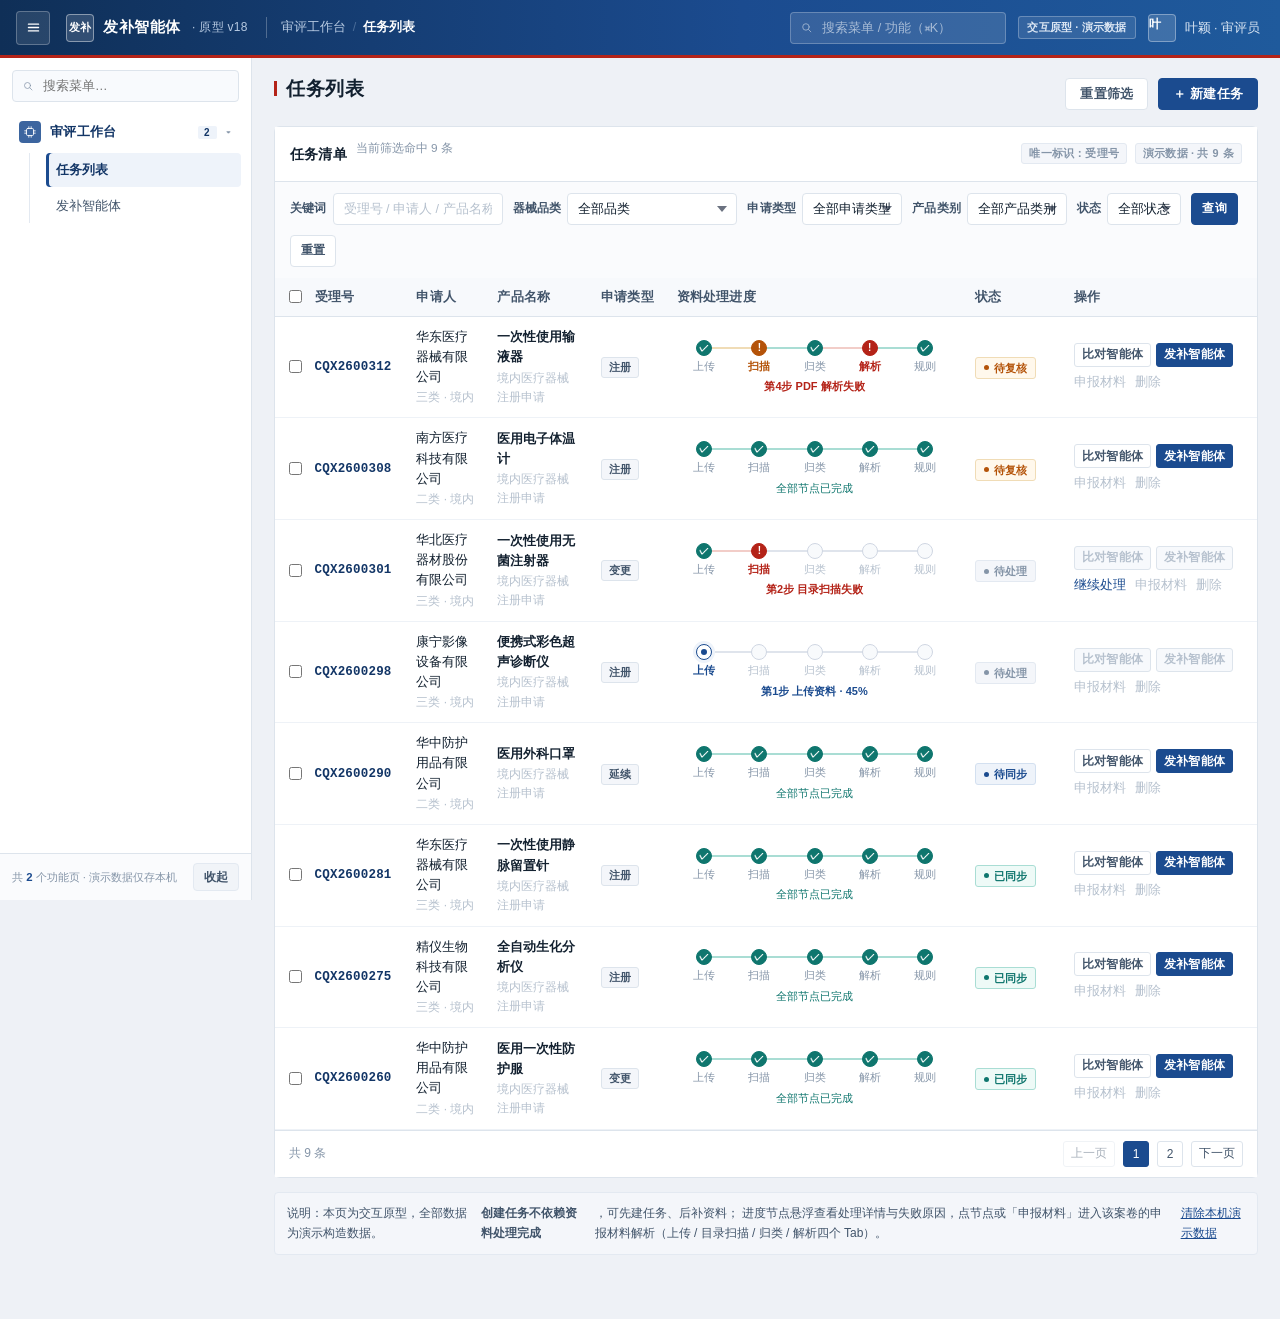
==== 01-任务列表.html @ 921083e4 "feat: 法布·发补智能体原型 v18（8 页可交互 + 三来源问题归并 + RPS 归类 + 浮窗分屏）" ====
<!DOCTYPE html>
<html lang="zh-CN">
<head>
<meta charset="utf-8">
<meta name="viewport" content="width=device-width,initial-scale=1">
<title>任务列表 · 发补智能体原型 v18</title>
<link rel="stylesheet" href="./assets/style.css">
</head>
<body>
<div class="shell">
  <header class="topbar" id="topbar"></header>
  <aside class="side" id="side"></aside>

  <main class="content">
    <div class="page-head">
      <div>
        <div class="page-title"><span class="dot"></span>任务列表</div>
      </div>
      <div class="right">
        <button class="btn" id="btnReset">重置筛选</button>
        <button class="btn primary" id="btnNew">＋ 新建任务</button>
      </div>
    </div>

    <div class="panel">
      <div class="panel-head">
        <h3>任务清单</h3>
        <span class="sub" id="listHint"></span>
        <div class="right">
          <span class="tag t-gray">唯一标识：受理号</span>
          <span class="tag t-gray">演示数据 · 共 <b id="totalNum">0</b> 条</span>
        </div>
      </div>

      <div class="panel-body tight">
        <div class="toolbar">
          <div class="fld"><span>关键词</span>
            <input class="inp w-md" id="fKw" placeholder="受理号 / 申请人 / 产品名称"></div>
          <div class="fld"><span>器械品类</span><select class="sel" id="fDev"></select></div>
          <div class="fld"><span>申请类型</span><select class="sel" id="fApplyType"></select></div>
          <div class="fld"><span>产品类别</span><select class="sel" id="fProdClass"></select></div>
          <div class="fld"><span>状态</span><select class="sel" id="fStatus"></select></div>
          <button class="btn primary sm" id="btnQuery" style="height:32px">查询</button>
          <button class="btn sm" id="btnClear" style="height:32px">重置</button>
        </div>
      </div>

      <div class="batchbar" id="batchBar">
        <span class="bn">已选 <b id="bnNum">0</b> 项</span>
        <span class="sp"></span>
        <button class="btn sm" id="bnRun">批量开始处理</button>
        <button class="btn sm" id="bnDel">批量删除</button>
        <button class="btn sm gh" id="bnClear">清除选择</button>
      </div>

      <div class="tbl-wrap">
        <table class="tbl">
          <thead>
            <tr>
              <th class="chkcell"><input type="checkbox" id="chkAll" title="选择本页全部"></th>
              <th style="width:122px">受理号</th>
              <th style="width:166px">申请人</th>
              <th style="width:188px">产品名称</th>
              <th style="width:158px">器械品类</th>
              <th style="width:78px">申请类型</th>
              <th style="width:318px">资料处理进度</th>
              <th style="width:84px">状态</th>
              <th style="width:172px">操作</th>
            </tr>
          </thead>
          <tbody id="rows"></tbody>
        </table>
      </div>
      <div class="pager" id="pager"></div>
    </div>

    <div class="infobar i-gray" style="margin:0">
      说明：本页为交互原型，全部数据为演示构造数据。<b>创建任务不依赖资料处理完成</b>，可先建任务、后补资料；
      进度节点悬浮查看处理详情与失败原因，点节点或「申报材料」进入该案卷的申报材料解析（上传 / 目录扫描 / 归类 / 解析四个 Tab）。
      <a id="btnClearDemo" style="color:var(--primary);text-decoration:underline;cursor:pointer">清除本机演示数据</a>
    </div>
  </main>
</div>

<div id="toastBox"></div>

<script src="./assets/app.js"></script>
<script src="./assets/data.js"></script>
<script src="./assets/cascade.js"></script>
<script>
(function () {
  'use strict';
  var $ = APP.$, $$ = APP.$$, esc = APP.esc, ic = APP.ic;

  var S = { kw: '', devTop: '', applyType: '', prodClass: '', status: '', page: 1, size: 8 };
  var RUNNING = {};

  APP.renderTop({ crumb: ['审评工作台', '任务列表'] });
  APP.renderSide('list');

  function fillSel(sel, arr, allTxt) {
    var h = '<option value="">' + allTxt + '</option>';
    arr.forEach(function (v) { h += '<option value="' + esc(v) + '">' + esc(v) + '</option>'; });
    sel.innerHTML = h;
  }
  fillSel($('#fDev'), DATA.DEVICE_CAT.map(function (g) { return g.t; }), '全部品类');
  fillSel($('#fApplyType'), DATA.ENUM.applyType, '全部申请类型');
  fillSel($('#fProdClass'), DATA.ENUM.productClass, '全部产品类别');
  fillSel($('#fStatus'), Object.keys(DATA.STATUS), '全部状态');

  function filtered() {
    var kw = S.kw.trim().toLowerCase();
    return DATA.CASES.filter(function (c) {
      if (S.devTop && (!c.devCat || c.devCat[0] !== S.devTop)) return false;
      if (S.applyType && c.applyType !== S.applyType) return false;
      if (S.prodClass && c.productClass !== S.prodClass) return false;
      if (S.status && c.status !== S.status) return false;
      if (kw) {
        var hay = [c.acceptNo, c.product, c.ent, c.applyItem].join(' ').toLowerCase();
        if (hay.indexOf(kw) < 0) return false;
      }
      return true;
    });
  }

  /* ---------------- 节点状态 ---------------- */
  function nodeCls(x) {
    if (!x) return 'pending';
    if (x.st === 'fail') return 'fail';
    if (x.st === 'warn') return 'warn';
    if (x.st === 'running') return 'run';
    if (x.st === 'done') return 'done';
    return 'pending';
  }
  function nodeDone(x) { return !!x && (x.st === 'done' || x.st === 'warn'); }
  function isRunning(c) {
    return DATA.FLOW_STEPS.some(function (s) {
      var x = (c.flow || {})[s.k];
      return x && x.st === 'running';
    });
  }
  function nodeDetail(c, k) {
    var x = (c.flow || {})[k] || {};
    if (k === 'upload') {
      var fn = x.file ? x.file.name + (x.file.count ? ' · ' + x.file.count + ' 个文件' : ' · ' + x.file.size) : '文件夹已上传';
      if (x.st === 'done') return fn + '，创建后自动扫描目录';
      if (x.st === 'running') return '正在上传 ' + (x.pct || 0) + '%' + (x.file ? ' · ' + x.file.name : '');
      return '尚未选择文件夹';
    }
    if (k === 'unzip') {
      if (x.st === 'done') return '读取 ' + (x.files || 128) + ' 个文件' + (x.failN ? '（' + x.failN + ' 个失败，见「申报材料解析 · 目录扫描」）' : '') +
        ' · ' + (x.dirs || 6) + ' 个一级目录 · 耗时 ' + (x.cost || '3.2s');
      if (x.st === 'running') return '正在扫描目录 ' + (x.pct || 0) + '%';
      if (x.st === 'fail') return '目录扫描未完成，后续节点被阻塞';
      return '等待上传完成';
    }
    if (k === 'classify') {
      if (x.st === 'done') return '128 个 ch 文件 → 12 个 rps 目录（自动 ' + (x.auto != null ? x.auto : 125) + ' · 待确认 ' + (x.low != null ? x.low : 0) + ' · 人工调整 ' + (x.manual || 0) + '）';
      if (x.st === 'running') return '正在按归类规则处理 ' + (x.pct || 0) + '%';
      return '等待目录扫描完成';
    }
    if (k === 'parse') {
      if (x.st === 'done') return '解析成功 ' + (x.ok || 128) + ' 个 · 提取文本 ' + (x.pages || 3518) + ' 页';
      if (x.st === 'fail') return '成功 ' + (x.ok || 125) + ' 个 · 失败 ' + (x.failN || 3) + ' 个 · 提取文本 ' + (x.pages || 3518) + ' 页';
      if (x.st === 'running') return '正在解析 ' + (x.pct || 0) + '%';
      return '等待归类完成';
    }
    if (k === 'rule') {
      if (x.st === 'done') return '规则结论 ' + (x.hits || 12) + ' 条 · 比对差异 ' + (x.cmp || 4) + ' 项 · 历史匹配 ' + (x.hist || 12) + ' 份';
      if (x.st === 'running') return '正在运行规则包 ' + (x.pct || 0) + '%';
      return '等待解析完成';
    }
    return '';
  }
  function stateText(x) {
    if (!x) return '未开始';
    if (x.st === 'fail') return '失败';
    if (x.st === 'running') return '处理中 ' + (x.pct || 0) + '%';
    if (x.st === 'warn') return '部分失败';
    if (x.st === 'done') return '已完成';
    return '未开始';
  }

  function flowCell(c) {
    var f = DATA.flowOf(c);
    var nodes = DATA.FLOW_STEPS.map(function (s) {
      var x = (c.flow || {})[s.k] || { st: 'pending' };
      var cls = nodeCls(x);
      var dot = cls === 'done' ? '✓' : (cls === 'fail' || cls === 'warn') ? '!' : '';
      var attrs = ' data-tip-title="' + esc(s.t) + '"' +
        ' data-tip-state="' + esc(stateText(x) + (x.at ? ' · ' + x.at : '')) + '"' +
        ' data-tip-detail="' + esc(nodeDetail(c, s.k)) + '"';
      if (x.err) attrs += ' data-tip-err="' + esc(x.err + (x.errMore ? '；' + x.errMore : '')) + '"';
      return '<div class="fnode ' + cls + '"' + attrs + '>' +
        '<span class="fdot">' + dot + '</span>' +
        '<span class="flab">' + esc(s.short) + '</span></div>';
    }).join('');

    var cap, tone;
    if (f.fail) { cap = '第' + f.fail.i + '步 ' + f.fail.t + '失败'; tone = 'red'; }
    else if (isRunning(c)) {
      var curNode = null;
      DATA.FLOW_STEPS.forEach(function (s) {
        var x = (c.flow || {})[s.k];
        if (!curNode && x && x.st === 'running') curNode = { t: s.t, pct: x.pct || 0, i: DATA.FLOW_STEPS.indexOf(s) + 1 };
      });
      cap = curNode ? ('第' + curNode.i + '步 ' + curNode.t + ' · ' + curNode.pct + '%') : '处理中';
      tone = 'blue';
    } else if (f.warn) {
      cap = '有环节存在失败文件 · 点开排查';
      tone = 'amber';
    } else if (!f.done && f.cur) {
      cap = '待处理 · 下一步 ' + f.cur.t;
      tone = 'gray';
    } else if (f.done) {
      cap = '全部节点已完成';
      tone = 'green';
    } else {
      cap = '未开始';
      tone = 'gray';
    }

    return '<div class="flowcell" id="flow-' + esc(c.acceptNo) + '">' +
      '<div class="fprog">' + nodes + '</div>' +
      '<div class="fcap ' + tone + '">' + esc(cap) + '</div></div>';
  }

  /* ---------------- 表格 ---------------- */
  var STATUS_ORDER = { '待复核': 0, '待处理': 1, '待同步': 2, '已同步': 3 };

  function devName(c) {
    if (!c.devCat || !c.devCat.length) return c.cat || '—';
    return c.devCat[2].replace(/^[\d\-]+\s+/, '');
  }
  function devParent(c) {
    if (!c.devCat || c.devCat.length < 2) return '';
    return c.devCat[1].replace(/^[\d\-]+\s+/, '');
  }

  var SEL = {};
  function selCount() { return Object.keys(SEL).length; }
  function syncBatch() {
    var n = selCount();
    var bar = $('#batchBar');
    if (bar) bar.classList.toggle('on', n > 0);
    var num = $('#bnNum'); if (num) num.textContent = n;
    var rows = $$('#rows .rowchk');
    var all = rows.length > 0 && rows.every(function (x) { return x.checked; });
    var some = rows.some(function (x) { return x.checked; });
    var ca = $('#chkAll');
    if (ca) { ca.checked = all; ca.indeterminate = !all && some; }
  }
  function selClear() {
    SEL = {};
    $$('#rows .rowchk').forEach(function (x) { x.checked = false; });
    $$('#rows tr.sel').forEach(function (tr) { tr.classList.remove('sel'); });
    syncBatch();
  }

  function renderTable() {
    var list = filtered().slice();
    list.sort(function (a, b) {
      if (a.isNew && !b.isNew) return -1;
      if (!a.isNew && b.isNew) return 1;
      var d = (STATUS_ORDER[a.status] == null ? 9 : STATUS_ORDER[a.status]) - (STATUS_ORDER[b.status] == null ? 9 : STATUS_ORDER[b.status]);
      return d !== 0 ? d : (a.updated < b.updated ? 1 : -1);
    });
    var total = list.length;
    var pages = Math.max(1, Math.ceil(total / S.size));
    if (S.page > pages) S.page = pages;
    var pageList = list.slice((S.page - 1) * S.size, (S.page - 1) * S.size + S.size);

    var tb = $('#rows');
    if (!total) {
      tb.innerHTML = '<tr><td colspan="9"><div class="empty">' +
        '<div class="eic">' + ic('search', 20) + '</div>' +
        '<div class="et">没有符合条件的任务</div>' +
        '<div class="es">可尝试放宽筛选条件，或新建一个任务</div>' +
        '<div class="eact"><button class="btn sm" id="emptyClear">重置筛选</button>' +
        '<button class="btn primary sm" id="emptyNew">＋ 新建任务</button></div>' +
        '</div></td></tr>';
      $('#emptyClear').onclick = doClear;
      $('#emptyNew').onclick = openNew;
    } else {
      var h = '';
      pageList.forEach(function (c) {
        var st = DATA.STATUS[c.status] || { tone: 'b-gray' };
        var parseNode = (c.flow || {}).parse || {};
        /* 解析即使有少量文件失败，只要成功解析过文件，比对智能体仍可基于成功文件运行 */
        var parseOk = nodeDone(parseNode) || (parseNode.st === 'fail' && (parseNode.ok || 0) > 0);
        var ruleOk = nodeDone((c.flow || {}).rule);
        var f = DATA.flowOf(c);
        var running = isRunning(c);
        var cmpOff = parseOk ? '' : ' off';
        var draftOff = ruleOk ? '' : ' off';
        var runLink = (running || f.done) ? '' :
          '<a data-act="run">' + (f.pct ? '继续处理' : '开始处理') + '</a>';

        h += '<tr data-no="' + esc(c.acceptNo) + '"' + (SEL[c.acceptNo] ? ' class="sel"' : '') + '>' +
          '<td class="chkcell"><input type="checkbox" class="rowchk" data-no="' + esc(c.acceptNo) + '"' +
            (SEL[c.acceptNo] ? ' checked' : '') + '></td>' +
          '<td class="mono"><span class="acceptlink" data-act="parse" title="查看该案卷的申报材料解析">' + esc(c.acceptNo) + '</span>' +
            (c.isNew ? '<div class="t2" style="color:var(--green)">新建</div>' : '') + '</td>' +
          '<td><div class="t1" style="font-weight:400">' + esc(c.ent) + '</div><div class="t2">' +
            esc((c.productClass || '—') + ' · ' + (c.region || '—')) + '</div></td>' +
          '<td><div class="t1">' + esc(c.product) + '</div><div class="t2">' + esc(c.applyItem || c.cat) + '</div></td>' +
          '<td><div class="t1" style="font-weight:400">' + esc(devName(c)) + '</div><div class="t2">' + esc(devParent(c)) + '</div></td>' +
          '<td class="nowrap"><span class="tag">' + esc(c.applyType || c.regType) + '</span></td>' +
          '<td>' + flowCell(c) + '</td>' +
          '<td><span class="badge ' + st.tone + '"><span class="bd"></span>' + esc(c.status) + '</span></td>' +
          '<td><div class="opcell">' +
            '<div class="opbtns">' +
              '<button class="btn xs' + cmpOff + '" data-act="cmp"' +
                (cmpOff ? ' title="资料解析完成后可用"' : '') + '>比对智能体</button>' +
              '<button class="btn xs primary' + draftOff + '" data-act="draft"' +
                (draftOff ? ' title="规则运行完成后可用"' : '') + '>发补智能体</button>' +
            '</div>' +
            '<div class="cell-ops">' +
              runLink +
              '<a data-act="parse" class="mute">申报材料</a>' +
              '<a data-act="del" class="mute">删除</a>' +
            '</div>' +
          '</div></td>' +
        '</tr>';
      });
      tb.innerHTML = h;
    }

    $('#totalNum').textContent = total;
    $('#listHint').textContent = total ? ('当前筛选命中 ' + total + ' 条') : '';
    APP.renderPager($('#pager'), total, S.page, S.size, function (p) { S.page = p; renderTable(); });
    syncBatch();
  }

  /* ---------------- 行内处理（不跳页） ---------------- */
  function findCase(no) {
    return DATA.CASES.filter(function (x) { return x.acceptNo === no; })[0];
  }
  function nowStr() {
    var d = new Date();
    function p(n) { return n < 10 ? '0' + n : '' + n; }
    return d.getFullYear() + '-' + p(d.getMonth() + 1) + '-' + p(d.getDate()) + ' ' + p(d.getHours()) + ':' + p(d.getMinutes());
  }
  function hm() {
    var d = new Date();
    return (d.getHours() < 10 ? '0' : '') + d.getHours() + ':' + (d.getMinutes() < 10 ? '0' : '') + d.getMinutes();
  }
  function fillMeta(k, x) {
    if (k === 'upload') {
      if (!x.file) x.file = { name: '企业申报资料', size: '42.8 MB', count: 128, dirs: 6 };
    } else if (k === 'unzip') {
      x.files = 128; x.dirs = 6; x.cost = '3.2s';
    } else if (k === 'classify') {
      x.auto = 125; x.low = 3; x.manual = 0;
    } else if (k === 'parse') {
      x.ok = 128; x.failN = 0; x.pages = 3518;
    } else if (k === 'rule') {
      x.hits = 12; x.cmp = 4; x.hist = 12;
    }
  }

  function runTask(no) {
    var c = findCase(no);
    if (!c || RUNNING[no]) return;
    var order = DATA.FLOW_STEPS.map(function (s) { return s.k; });
    var startIdx = 0;
    while (startIdx < order.length && nodeDone(c.flow[order[startIdx]])) startIdx++;
    if (startIdx >= order.length) return;

    RUNNING[no] = true;
    if (order[startIdx] === 'upload' && !(c.flow.upload && c.flow.upload.file)) {
      c.flow.upload = c.flow.upload || {};
      c.flow.upload.file = { name: '企业申报资料_' + no, size: '42.8 MB', count: 128, dirs: 6 };
    }
    renderTable();

    (function step(i) {
      if (i >= order.length) {
        RUNNING[no] = false;
        c.status = '待复核';
        c.updated = nowStr();
        DATA.saveFlow(no, c.flow);
        if (c.isNew) DATA.saveCase(c);
        renderTable();
        APP.toast('受理号 ' + no + ' 的资料处理已完成，可进入发补智能体', 'ok', 3200);
        return;
      }
      var k = order[i];
      if (nodeDone(c.flow[k])) { step(i + 1); return; }

      var x = c.flow[k] || (c.flow[k] = { st: 'pending', pct: 0 });
      var base = (x.st === 'fail') ? 0 : (x.pct || 0);
      x.st = 'running';
      x.pct = base;
      delete x.err;
      delete x.errMore;
      renderTable();

      var t0 = Date.now();
      var dur = 760;
      var timer = setInterval(function () {
        var p = Math.min(100, Math.round(base + (Date.now() - t0) / dur * (100 - base)));
        x.pct = p;
        var el = $('#flow-' + no);
        if (el) el.outerHTML = flowCell(c);
        if (p >= 100) {
          clearInterval(timer);
          x.st = 'done';
          x.pct = 100;
          x.at = hm();
          fillMeta(k, x);
          DATA.saveFlow(no, c.flow);
          if (c.isNew) DATA.saveCase(c);
          renderTable();
          setTimeout(function () { step(i + 1); }, 240);
        }
      }, 90);
    })(startIdx);
  }

  /* ---------------- 行操作 ---------------- */
  $('#rows').addEventListener('click', function (e) {
    var b = e.target.closest('[data-act]');
    if (!b) return;
    var tr = b.closest('tr');
    var no = tr.dataset.no;
    var c = findCase(no);
    if (!c) return;
    var act = b.dataset.act;

    if (act === 'parse') { location.href = './09-申报材料解析.html?case=' + encodeURIComponent(no); return; }
    if (act === 'cmp') {
      /* 不弹窗：解析完成后直接进入比对结果页；未完成时静默不响应 */
      if (b.classList.contains('off')) { APP.toast('资料解析完成后才能进入比对智能体', 'warn', 2600); return; }
      location.href = './07-比对智能体.html?case=' + encodeURIComponent(no);
      return;
    }
    if (act === 'draft') {
      if (b.classList.contains('off')) { APP.toast('规则运行完成后才能进入发补智能体', 'warn', 2600); return; }
      location.href = './08-发补智能体.html?case=' + encodeURIComponent(no) + '&tab=rules';
      return;
    }
    if (act === 'run') { runTask(no); return; }
    if (act === 'del') { confirmDel(c); }
  });

  /* 勾选 */
  $('#rows').addEventListener('change', function (e) {
    var cb = e.target.closest('.rowchk');
    if (!cb) return;
    var no = cb.dataset.no;
    if (cb.checked) SEL[no] = true; else delete SEL[no];
    var tr = cb.closest('tr');
    if (tr) tr.classList.toggle('sel', cb.checked);
    syncBatch();
  });
  var ca = $('#chkAll');
  if (ca) ca.addEventListener('change', function () {
    var on = this.checked;
    $$('#rows .rowchk').forEach(function (cb) {
      cb.checked = on;
      var no = cb.dataset.no;
      if (on) SEL[no] = true; else delete SEL[no];
      var tr = cb.closest('tr'); if (tr) tr.classList.toggle('sel', on);
    });
    syncBatch();
  });
  $('#bnClear').onclick = selClear;
  $('#bnRun').onclick = function () {
    var nos = Object.keys(SEL).filter(function (no) {
      var c = findCase(no); return c && !DATA.flowOf(c).done;
    });
    if (!nos.length) { APP.toast('所选任务的处理节点都已完成，无需再处理', 'warn', 2400); return; }
    nos.forEach(function (no) { runTask(no); });
    APP.toast('已开始处理 ' + nos.length + ' 个任务', 'ok', 2400);
    selClear();
  };
  $('#bnDel').onclick = function () {
    var nos = Object.keys(SEL);
    if (!nos.length) return;
    APP.confirmDialog({
      title: '批量删除任务', tone: 'red', okText: '删除 ' + nos.length + ' 个任务',
      body: '将删除 <b>' + nos.length + '</b> 个任务：' + nos.map(esc).join('、') + '。<br>' +
        '对应的申报资料处理进度与发补意见草稿将一并移除，且不可恢复。'
    }, function () {
      nos.forEach(function (no) { DATA.removeCase(no); delete SEL[no]; });
      render();
      APP.toast('已删除 ' + nos.length + ' 个任务', 'ok');
    });
  };

  function confirmDel(c) {
    APP.confirmDialog({
      title: '删除任务',
      tone: 'red',
      okText: '确认删除',
      body: '将删除受理号 <b>' + esc(c.acceptNo) + '</b>（' + esc(c.product) + ' · ' + esc(c.ent) + '）。<br>' +
        '该任务的申报资料处理进度、发补意见草稿将一并移除，且不可恢复。' +
        (c.status === '已同步' ? '<br><b>注意：该任务已同步至审评系统，删除后不影响审评系统中已有的数据。</b>' : '')
    }, function () {
      DATA.removeCase(c.acceptNo);
      delete SEL[c.acceptNo];
      render();
      APP.toast('受理号 ' + c.acceptNo + ' 的任务已删除', 'ok');
    });
  }

  /* ---------------- 查询 / 重置 ---------------- */
  function doQuery() {
    S.kw = $('#fKw').value; S.devTop = $('#fDev').value; S.applyType = $('#fApplyType').value;
    S.prodClass = $('#fProdClass').value; S.status = $('#fStatus').value; S.page = 1;
    render();
    APP.toast('已按条件筛选，命中 ' + filtered().length + ' 条', 'ok', 1600);
  }
  function doClear() {
    S = { kw: '', devTop: '', applyType: '', prodClass: '', status: '', page: 1, size: 8 };
    $('#fKw').value = ''; $('#fDev').value = ''; $('#fApplyType').value = '';
    $('#fProdClass').value = ''; $('#fStatus').value = '';
    render();
  }
  $('#btnQuery').onclick = doQuery;
  $('#btnClear').onclick = doClear;
  $('#btnReset').onclick = doClear;
  $('#btnClearDemo').onclick = function () {
    APP.confirmDialog({
      title: '清除本机演示数据', tone: 'amber', okText: '清除并刷新',
      body: '将清除在本机新建的任务及其处理进度（浏览器 localStorage），<br>原型内置的演示案卷不受影响。'
    }, function () { DATA.clearDemo(); location.reload(); });
  };
  $('#fKw').addEventListener('keydown', function (e) { if (e.key === 'Enter') doQuery(); });

  /* ---------------- 节点悬浮详情 ---------------- */
  var tip = document.createElement('div');
  tip.className = 'nodetip';
  tip.id = 'nodeTip';
  document.body.appendChild(tip);

  function hideTip() { tip.style.display = 'none'; }
  document.addEventListener('mouseover', function (e) {
    var n = e.target.closest ? e.target.closest('.fnode') : null;
    if (!n) return;
    var t = n.dataset.tipTitle || '';
    var s = n.dataset.tipState || '';
    var d = n.dataset.tipDetail || '';
    var err = n.dataset.tipErr || '';
    tip.innerHTML = '<b>' + esc(t) + '</b>' +
      '<span class="nts">' + esc(s) + '</span>' +
      (err ? '<span class="nte">' + esc(err) + '</span>' : '') +
      (d ? '<span class="ntd">' + esc(d) + '</span>' : '');
    tip.style.display = 'block';
    var r = n.getBoundingClientRect();
    var w = tip.offsetWidth, h = tip.offsetHeight;
    var left = Math.min(window.innerWidth - w - 12, Math.max(10, r.left + r.width / 2 - w / 2));
    var top = r.top - h - 9;
    var below = false;
    if (top < 8) { top = r.bottom + 9; below = true; }
    tip.style.left = left + 'px';
    tip.style.top = top + 'px';
    tip.classList.toggle('below', below);
  });
  document.addEventListener('mouseout', function (e) {
    var n = e.target.closest ? e.target.closest('.fnode') : null;
    if (n && !n.contains(e.relatedTarget)) hideTip();
  });
  /* 点进度节点：直接进该案卷的申报材料解析，并落在对应 Tab */
  document.addEventListener('click', function (e) {
    var n = e.target.closest ? e.target.closest('.fnode') : null;
    if (!n) return;
    var tr = n.closest('tr');
    if (!tr || !tr.dataset.no) return;
    var idx = Array.prototype.indexOf.call(n.parentNode.children, n);
    var step = DATA.FLOW_STEPS[idx];
    location.href = './09-申报材料解析.html?case=' + encodeURIComponent(tr.dataset.no) +
      (step ? '&stage=' + encodeURIComponent(step.k) : '');
  });
  window.addEventListener('scroll', hideTip, true);

  /* ======================================================================
     新建任务：受理号必填 + 7 项基础字段；直接上传申报资料文件夹（无需压缩）
     ====================================================================== */
  var NW = null;

  function fmtSize(b) {
    if (!b) return '—';
    if (b >= 1073741824) return (b / 1073741824).toFixed(1) + ' GB';
    if (b >= 1048576) return (b / 1048576).toFixed(1) + ' MB';
    return Math.max(1, Math.round(b / 1024)) + ' KB';
  }
  function regTypeOf(t) { return t === '注册' ? '首次注册' : (t === '延续' ? '延续注册' : '变更注册'); }

  function openNew() {
    NW = { devCat: [], prodClass: '', region: '', file: null, pct: 0, timer: null, data: null, mask: null };

    var body =
      '<div id="newErr" style="display:none;margin-bottom:13px"></div>' +
      '<div class="fg2">' +
        '<div class="fi"><label>受理号 <span class="req">*</span></label>' +
          '<input class="inp" id="nAccept" placeholder="如：CQX2600455" autocomplete="off" style="font-family:var(--mono)">' +
          '<div class="fhint">唯一标识，全系统不重复；创建后不可修改</div></div>' +
        '<div class="fi"><label>申请人 <span class="req">*</span></label>' +
          '<input class="inp" id="nApplicant" placeholder="如：华东医疗器械有限公司" autocomplete="off" style="margin-bottom:0"></div>' +
        '<div class="fi"><label>产品名称 <span class="req">*</span></label>' +
          '<input class="inp" id="nProduct" placeholder="如：一次性使用输液器" autocomplete="off"></div>' +
        '<div class="fi"><label>申请类型 <span class="req">*</span></label>' +
          '<select class="sel" id="nApplyType"><option value="">请选择</option>' +
            DATA.ENUM.applyType.map(function (v) { return '<option>' + esc(v) + '</option>'; }).join('') +
          '</select></div>' +
        '<div class="fi span2"><label>器械品类 <span class="req">*</span><span class="k">四级联动 · 支持模糊搜索，需选到第四级</span></label>' +
          '<div id="nDevCat"></div></div>' +
        '<div class="fi"><label>申请事项 <span class="req">*</span></label>' +
          '<select class="sel" id="nApplyItem"><option value="">请选择</option>' +
            DATA.ENUM.applyItem.map(function (v) { return '<option>' + esc(v) + '</option>'; }).join('') +
          '</select></div>' +
        '<div class="fi"><label>产品类别 <span class="req">*</span></label>' +
          '<div class="vchips" id="nProdClass">' +
            DATA.ENUM.productClass.map(function (v) { return '<span class="vchip" data-v="' + esc(v) + '">' + esc(v) + '</span>'; }).join('') +
          '</div></div>' +
        '<div class="fi"><label>地域 <span class="req">*</span></label>' +
          '<div class="vchips" id="nRegion">' +
            DATA.ENUM.region.map(function (v) { return '<span class="vchip" data-v="' + esc(v) + '">' + esc(v) + '</span>'; }).join('') +
          '</div></div>' +
      '</div>' +

      '<div class="nwsec"><span class="nwsec-h">申报资料文件夹 <span class="req">*</span></span>' +
        '<span class="nwsec-s">直接上传整个文件夹，无需压缩 → 自动扫描目录 → 按 ch 归类 → 解析 → 跑规则</span></div>' +
      '<div class="upz" id="upZone">' +
        '<div class="upz-ic">' + ic('arrowUp', 20) + '</div>' +
        '<div class="upz-t">将企业申报资料<b>文件夹</b>拖到此处，或 <button type="button" class="linkbtn" id="upPick">选择本地文件夹</button></div>' +
        '<div class="upz-s">保留原有目录结构（含子目录），单个案卷文件夹 ≤ 2GB，无需打包成压缩包</div>' +
        '<input type="file" id="upFile" webkitdirectory directory multiple style="display:none">' +
      '</div>' +
      '<div class="upcard" id="upFileCard" style="display:none"></div>' +
      '<div class="uphint" id="upHintRow">没有现成文件夹？<button type="button" class="linkbtn" id="upDemo">使用演示文件夹（128 个文件 · 6 个一级目录 · 42.8 MB）</button></div>' +
      '<div class="infobar i-blue" style="margin:12px 0 0">' + ic('info', 15, 'ib-ic') +
        '<div>字段与文件夹都要填/选，点「创建任务」后直接进列表并开始处理；文件夹内的层级会原样保留。</div></div>';

    APP.openModal({
      title: '新建发补任务', width: 'w860', body: body,
      foot: '<span class="tip">带 <span style="color:var(--red)">*</span> 为必填项 · 受理号唯一 · 申报资料文件夹必选</span><span class="sp"></span>' +
        '<button class="btn" data-close="1">取消</button>' +
        '<button class="btn primary" id="nCreate">创建任务</button>',
      after: function (m) {
        NW.mask = m;
        initStep1(m);
        initUpload(m);
        $('#nCreate', m).onclick = function () { createTask(m); };
        setTimeout(function () { var f = $('#nAccept', m); if (f) f.focus(); }, 60);
      }
    });
  }

  function initStep1(m) {
    CASCADE.create($('#nDevCat', m), {
      tree: DATA.DEVICE_CAT,
      levels: 4,
      placeholder: '如输入“输液器”“体温计”搜索，或逐级选择',
      onChange: function (path) {
        NW.devCat = path.filter(Boolean);
        var el = $('#nDevCat', m);
        if (el) el.classList.remove('bad');
      }
    });

    function chipGroup(sel, key) {
      var box = $(sel, m);
      box.addEventListener('click', function (e) {
        var c = e.target.closest('.vchip');
        if (!c) return;
        NW[key] = (NW[key] === c.dataset.v) ? '' : c.dataset.v;
        $$('.vchip', box).forEach(function (x) { x.classList.toggle('on', x.dataset.v === NW[key]); });
      });
    }
    chipGroup('#nProdClass', 'prodClass');
    chipGroup('#nRegion', 'region');

    ['nAccept', 'nApplicant', 'nProduct'].forEach(function (id) {
      var el = $('#' + id, m);
      el.addEventListener('input', function () { el.classList.remove('bad'); });
    });
    ['nApplyType', 'nApplyItem'].forEach(function (id) {
      var el = $('#' + id, m);
      el.addEventListener('change', function () { el.classList.remove('bad'); });
    });
  }

  function showErr(m, errs) {
    var eb = $('#newErr', m);
    eb.style.display = '';
    eb.innerHTML = '<div class="infobar i-amber" style="margin:0">' + ic('warn', 15, 'ib-ic') +
      '<div>' + errs.map(esc).join('<br>') + '</div></div>';
    var bd = m.querySelector('.modal-bd');
    if (bd) bd.scrollTop = 0;
  }

  function validate(m) {
    var accept = $('#nAccept', m).value.trim();
    var applicant = $('#nApplicant', m).value.trim();
    var product = $('#nProduct', m).value.trim();
    var applyType = $('#nApplyType', m).value;
    var applyItem = $('#nApplyItem', m).value;
    var errs = [];

    function mark(id, bad) { var e = $('#' + id, m); if (e) e.classList.toggle('bad', !!bad); }
    mark('nAccept', !accept); mark('nApplicant', !applicant); mark('nProduct', !product);
    mark('nApplyType', !applyType); mark('nApplyItem', !applyItem);

    if (!accept) errs.push('请填写「受理号」');
    if (!applicant) errs.push('请填写「申请人」');
    if (!product) errs.push('请填写「产品名称」');
    if (!NW.devCat || NW.devCat.length < 4) {
      errs.push('请选择完整的「器械品类」（需逐级选到第四级）');
      var dc = $('#nDevCat', m); if (dc) dc.classList.add('bad');
    }
    if (!applyType) errs.push('请选择「申请类型」');
    if (!applyItem) errs.push('请选择「申请事项」');
    if (!NW.prodClass) errs.push('请选择「产品类别」');
    if (!NW.region) errs.push('请选择「地域」');

    if (accept) {
      var dup = DATA.CASES.some(function (c) { return c.acceptNo.toLowerCase() === accept.toLowerCase(); });
      if (dup) {
        errs.push('受理号「' + accept + '」已存在（受理号是唯一标识），请勿重复创建');
        mark('nAccept', true);
      }
    }

    if (!NW.file) {
      errs.push('请选择企业申报资料文件夹（未选择不能创建任务）');
      var uz = $('#upZone', m);
      if (uz) { uz.classList.add('bad'); uz.scrollIntoView({ block: 'center' }); }
    }

    if (errs.length) { showErr(m, errs); return false; }

    var eb = $('#newErr', m);
    eb.style.display = 'none';
    var dc2 = $('#nDevCat', m); if (dc2) dc2.classList.remove('bad');
    NW.data = { accept: accept, applicant: applicant, product: product, applyType: applyType, applyItem: applyItem };
    return true;
  }

  /* ---------- 上传模拟 ---------- */
  function initUpload(m) {
    var file = $('#upFile', m);
    var zone = $('#upZone', m);

    $('#upPick', m).onclick = function (e) { e.stopPropagation(); file.value = ''; file.click(); };
    zone.onclick = function (e) { if (!e.target.closest('button')) { file.value = ''; file.click(); } };
    file.onchange = function () { if (file.files && file.files.length) useDirFromFiles(file.files); };
    $('#upDemo', m).onclick = function () {
      useDir('企业申报资料（演示）', 42.8 * 1048576, 128, 6);
    };

    ['dragenter', 'dragover'].forEach(function (ev) {
      zone.addEventListener(ev, function (e) { e.preventDefault(); zone.classList.add('over'); });
    });
    ['dragleave', 'drop'].forEach(function (ev) {
      zone.addEventListener(ev, function (e) { e.preventDefault(); zone.classList.remove('over'); });
    });
    zone.addEventListener('drop', function (e) {
      var dt = e.dataTransfer;
      var it = dt && dt.items && dt.items[0];
      var entry = it && it.webkitGetAsEntry ? it.webkitGetAsEntry() : null;
      /* 1) 拖进来的是文件夹：递归数文件、算体积 */
      if (entry && entry.isDirectory) {
        walkDir(entry, function (st) { useDir(entry.name, st.size, st.n, st.dirs); });
        return;
      }
      /* 2) 拖进来的是单个文件：提示改为拖文件夹 */
      if (dt && dt.files && dt.files.length) {
        APP.toast('请拖入整个申报资料文件夹，而不是单个文件', 'warn', 2800);
      }
    });
    $('#upFileCard', m).addEventListener('click', function (e) {
      if (e.target.closest('#upChange')) { file.value = ''; file.click(); }
    });
  }

  /* 通过 <input webkitdirectory> 选中的一批文件 → 文件夹信息 */
  function useDirFromFiles(files) {
    if (!files || !files.length) return;
    var size = 0, i, top = {};
    for (i = 0; i < files.length; i++) size += files[i].size || 0;
    var rel = files[0].webkitRelativePath || '';
    var name = rel.indexOf('/') > 0 ? rel.split('/')[0] : '企业申报资料';
    for (i = 0; i < files.length; i++) {
      var r = files[i].webkitRelativePath || '';
      var seg = r.split('/');
      if (seg.length > 2) top[seg[1]] = 1;
    }
    useDir(name, size, files.length, Object.keys(top).length || 1);
  }

  /* 拖入文件夹时的递归统计（返回文件数 / 总体积 / 一级目录数） */
  function walkDir(root, cb) {
    var st = { n: 0, size: 0, dirs: 0 }, pending = 1, done = false;
    function tick() {
      if (--pending === 0 && !done) { done = true; cb(st); }
    }
    function visit(entry, depth) {
      if (entry.isFile) {
        entry.file(function (f) { st.n++; st.size += f.size || 0; tick(); },
          function () { tick(); });
        return;
      }
      if (depth === 1) st.dirs++;
      var reader = entry.createReader();
      (function readAll() {
        reader.readEntries(function (ents) {
          if (!ents.length) { tick(); return; }
          ents.forEach(function (e) { pending++; visit(e, depth + 1); });
          readAll();
        }, function () { tick(); });
      })();
    }
    visit(root, 0);
  }

  function useDir(name, size, count, dirs) {
    var m = NW.mask;
    if (!m) return;
    NW.file = {
      name: name || '企业申报资料',
      size: fmtSize(size || 0),
      count: count || 0,
      dirs: dirs || 0,
      bytes: size || 0
    };
    NW.pct = 0;
    $('#upZone', m).style.display = 'none';
    var hint = $('#upHintRow', m);
    if (hint) hint.style.display = 'none';
    var card = $('#upFileCard', m);
    card.style.display = '';
    card.innerHTML =
      '<div class="upcard-h">' +
        '<span class="fic" style="font-size:9.5px;font-weight:600">DIR</span>' +
        '<div class="fn"><b>' + esc(NW.file.name) + '</b>' +
          '<span>文件夹 · ' + NW.file.count + ' 个文件' + (NW.file.dirs ? ' · ' + NW.file.dirs + ' 个一级目录' : '') +
          ' · ' + esc(NW.file.size) + ' · 创建任务后自动扫描目录</span></div>' +
        '<button type="button" class="linkbtn" id="upChange" style="font-size:12px;flex:0 0 auto">更换文件夹</button>' +
        '<span class="fs" id="upPct">0%</span>' +
      '</div>' +
      '<div class="pbar"><i id="upBar" class="run" style="width:0%"></i></div>' +
      '<div class="uphint" id="upNote">正在读取文件夹结构并上传…</div>';
    startUpload();
  }

  function startUpload() {
    stopUpload();
    var step = 0, total = 20;
    NW.timer = setInterval(function () {
      if (!NW.mask || !document.body.contains(NW.mask)) { stopUpload(); return; }
      step++;
      var p = Math.min(100, Math.round(step / total * 100));
      NW.pct = p;
      var bar = $('#upBar'), pct = $('#upPct');
      if (bar) bar.style.width = p + '%';
      if (pct) pct.textContent = p + '%';
      if (p >= 100) {
        stopUpload();
        if (bar) bar.className = 'ok';
        var note = $('#upNote');
        if (note) note.innerHTML = '<span style="color:var(--green)">上传完成</span> · ' +
          esc(NW.file.count + ' 个文件 / ' + NW.file.size) + '，创建任务后自动扫描目录并归类';
      }
    }, 85);
  }
  function stopUpload() {
    if (NW && NW.timer) { clearInterval(NW.timer); NW.timer = null; }
  }

  /* ---------- 创建 ---------- */
  function createTask(m) {
    var start = true;
    if (!validate(m)) return;
    var no = NW.data.accept;
    var now = nowStr();
    var cat = /^14/.test(NW.devCat[0]) ? '无源医疗器械'
      : (/^22/.test(NW.devCat[0]) ? '体外诊断试剂' : '有源医疗器械');

    var c = {
      acceptNo: no,
      product: NW.data.product,
      ent: NW.data.applicant,
      cat: cat,
      devCat: NW.devCat.slice(),
      applyType: NW.data.applyType,
      applyItem: NW.data.applyItem,
      productClass: NW.prodClass,
      region: NW.region,
      regType: regTypeOf(NW.data.applyType),
      reviewer: '叶颖',
      created: now, updated: now,
      status: '待处理',
      problems: 0, pending: 0, rule: 0, cmp: 0, hist: 0,
      flow: DATA.mkFlow(0),
      isNew: true
    };

    if (NW.file) {
      var done = NW.pct >= 100;
      c.flow.upload = {
        st: done ? 'done' : 'running', pct: done ? 100 : NW.pct,
        at: done ? now : '',
        file: { name: NW.file.name, size: NW.file.size, count: NW.file.count || 0, dirs: NW.file.dirs || 0 }
      };
    }
    if (start && !NW.file) {
      c.flow.upload = { st: 'pending', pct: 0, file: { name: '企业申报资料_' + no, size: '42.8 MB', count: 128, dirs: 6 } };
    }

    DATA.saveCase(c);
    stopUpload();
    APP.closeModal();

    S = { kw: '', devTop: '', applyType: '', prodClass: '', status: '', page: 1, size: 8 };
    $('#fKw').value = ''; $('#fDev').value = ''; $('#fApplyType').value = '';
    $('#fProdClass').value = ''; $('#fStatus').value = '';
    renderTable();

    var tr = $('#rows tr[data-no="' + no + '"]');
    if (tr) { tr.classList.add('hl'); tr.scrollIntoView({ block: 'center' }); }

    if (start) {
      APP.toast('任务 ' + no + ' 已创建，开始在列表内逐节点处理…', 'ok', 2200);
      setTimeout(function () { runTask(no); }, 450);
    } else {
      APP.toast('任务 ' + no + ' 已创建，可在列表中点「开始处理」继续', 'ok', 3200);
    }
  }
  $('#btnNew').onclick = openNew;

  function render() { renderTable(); }

  /* ---------- 承接草稿页「一键同步」回传（按受理号） ---------- */
  (function handleSyncBack() {
    var m = /[?&]sync=([^&]+)/.exec(location.search);
    if (!m) return;
    var no = decodeURIComponent(m[1]);
    var c = findCase(no);
    renderTable();
    if (!c) return;
    c.status = '已同步';
    c.pending = 0;
    c.updated = nowStr();
    if (c.isNew) DATA.saveCase(c); else DATA.saveFlow(c.acceptNo, c.flow);
    renderTable();
    var tr = $('#rows tr[data-no="' + no + '"]');
    if (tr) { tr.classList.add('hl'); tr.scrollIntoView({ block: 'center' }); }
    setTimeout(function () {
      APP.toast('受理号 ' + no + ' 的发补意见草稿已同步至审评系统', 'ok', 3800);
    }, 300);
  })();

  renderTable();

  /* 调试/自动化入口 */
  window.__TL = { S: S, NW: function () { return NW; }, findCase: findCase, renderTable: renderTable };
})();
</script>
</body>
</html>
---- assets/style.css ----
/* ==========================================================================
   发补智能体 · 可交互原型  style.css
   设计基调：政务/医疗浅色 · 低饱和政务蓝 · 细线框 · 小圆角 · 无阴影
   ========================================================================== */

:root{
  --primary:#1b4b8f; --primary-d:#143a6f; --primary-l:#eef3fa; --primary-m:#dbe6f6;
  --red:#a3231f; --red-l:#fdeeee; --red-m:#f6d9d8;
  --text:#1f2937; --t2:#4b5563; --t3:#6b7280; --t4:#98a2b3;
  --bd:#e3e8ef; --bd2:#eef1f5; --bg:#f4f6fa; --card:#fff;
  --green:#047857; --green-l:#ecfdf5; --green-m:#c9ecdd;
  --amber:#b45309; --amber-l:#fffbeb; --amber-m:#fde9c8;
  --orange:#c2410c; --orange-l:#fff7ed; --orange-m:#fcd9c2;
  --purple:#6d28d9; --purple-l:#f5f3ff; --purple-m:#e2d9fb;
  --blue:#1d4ed8; --blue-l:#eff6ff; --blue-m:#d3e2fb;
  --gray:#6b7280; --gray-l:#f3f4f6; --gray-m:#e3e6ea;
  --r:5px; --r-s:3px;
  --topbar-h:54px; --side-w:234px;
  --mono:"SF Mono",Menlo,Consolas,monospace;
  --rdh:max(520px,calc(100vh - 196px));
}

*{box-sizing:border-box;margin:0;padding:0}
html,body{height:100%}
body{
  font-family:-apple-system,BlinkMacSystemFont,"PingFang SC","Hiragino Sans GB","Microsoft YaHei",sans-serif;
  font-size:14px;line-height:1.62;color:var(--text);background:var(--bg);
  -webkit-font-smoothing:antialiased;
}
a{color:inherit;text-decoration:none}
button{font-family:inherit;font-size:inherit;cursor:pointer;border:none;background:none;color:inherit}
input,select,textarea{font-family:inherit;font-size:inherit;color:inherit}
ul,ol{list-style:none}
svg{display:block}
::-webkit-scrollbar{width:9px;height:9px}
::-webkit-scrollbar-thumb{background:#cbd3de;border-radius:5px}
::-webkit-scrollbar-thumb:hover{background:#aeb9c8}
::-webkit-scrollbar-track{background:transparent}

/* ---------------- 外壳 ---------------- */
.shell{display:grid;grid-template-columns:var(--side-w) minmax(0,1fr);grid-template-rows:var(--topbar-h) minmax(0,1fr);min-height:100vh}
.topbar{grid-column:1/3;grid-row:1;
  background:linear-gradient(180deg,#1e518f,#173f76);
  border-bottom:3px solid var(--red);
  display:flex;align-items:center;gap:14px;padding:0 16px;color:#fff;position:sticky;top:0;z-index:60;
}
.brand{display:flex;align-items:center;gap:9px;font-size:15.5px;font-weight:600;letter-spacing:.4px;white-space:nowrap}
.brand .logo{width:26px;height:26px;border-radius:4px;background:rgba(255,255,255,.16);
  display:flex;align-items:center;justify-content:center;font-size:13px;font-weight:700}
.brand .ver{font-size:11px;font-weight:400;background:rgba(255,255,255,.16);padding:1px 6px;border-radius:9px;letter-spacing:.3px}
.crumb{display:flex;align-items:center;gap:7px;font-size:13px;color:rgba(255,255,255,.82);margin-left:6px}
.crumb .sep{opacity:.5}
.crumb .cur{color:#fff;font-weight:600}
.topbar-right{margin-left:auto;display:flex;align-items:center;gap:10px}
.menu-search{position:relative}
.menu-search input{width:180px;height:30px;border-radius:15px;border:1px solid rgba(255,255,255,.3);
  background:rgba(255,255,255,.12);color:#fff;padding:0 30px 0 30px;font-size:12.5px;outline:none}
.menu-search input::placeholder{color:rgba(255,255,255,.65)}
.menu-search .ic{position:absolute;left:9px;top:7px;opacity:.8}
.menu-search .kbd{position:absolute;right:7px;top:6px;font-size:10.5px;color:rgba(255,255,255,.6);
  border:1px solid rgba(255,255,255,.3);border-radius:3px;padding:0 4px;line-height:15px}
.demo-tag{font-size:11.5px;background:rgba(255,255,255,.15);border:1px solid rgba(255,255,255,.28);
  padding:2px 8px;border-radius:10px;white-space:nowrap}
.userbox{display:flex;align-items:center;gap:7px;font-size:13px;white-space:nowrap}
.userbox .av{width:26px;height:26px;border-radius:50%;background:#3d76b8;display:flex;align-items:center;
  justify-content:center;font-size:12px;font-weight:600}

/* ---------------- 侧栏 ---------------- */
.side{grid-column:1;grid-row:2;background:#fff;border-right:1px solid var(--bd);
  padding:12px 0 18px;overflow-y:auto;position:sticky;top:var(--topbar-h);height:calc(100vh - var(--topbar-h))}
.mgroup{margin-bottom:6px}
.mgroup-h{display:flex;align-items:center;gap:8px;padding:9px 16px 7px;font-size:11.5px;font-weight:600;
  color:var(--t4);letter-spacing:1.2px}
.mgroup-h .ic{color:var(--primary);opacity:.85}
.mkids{margin-left:26px;border-left:1.5px dashed var(--bd);padding-left:9px}
.mkid{display:flex;align-items:center;gap:7px;padding:7px 10px;border-radius:var(--r);
  font-size:13.5px;color:var(--t2);margin:2px 0;position:relative;cursor:pointer}
.mkid:hover{background:var(--primary-l);color:var(--primary)}
.mkid.on{background:var(--primary-m);color:var(--primary-d);font-weight:600}
.mkid.on::before{content:"";position:absolute;left:-13.5px;top:50%;margin-top:-3.5px;width:7px;height:7px;
  border-radius:50%;background:var(--primary)}
.mkid .n{margin-left:auto;font-size:11.5px;color:var(--t4);font-variant-numeric:tabular-nums}
.mkid.on .n{color:var(--primary-d)}
.mkid.dis{color:var(--t4);cursor:not-allowed}
.mkid.dis:hover{background:var(--gray-l);color:var(--t4)}
.side-foot{position:absolute;left:0;right:0;bottom:0;padding:9px 16px;border-top:1px solid var(--bd2);
  font-size:11.5px;color:var(--t4);display:flex;align-items:center;gap:6px;background:#fff}
.side-tip{margin:14px 16px 0;padding:9px 11px;background:var(--primary-l);border:1px solid var(--primary-m);
  border-radius:var(--r);font-size:12px;color:var(--primary-d);line-height:1.6}

/* ---------------- 内容区 ---------------- */
.content{grid-column:2;grid-row:2;padding:14px 20px 26px;min-width:0}
.page-head{display:flex;align-items:flex-end;gap:14px;margin-bottom:12px;flex-wrap:wrap}
.page-title{font-size:20px;font-weight:600;letter-spacing:.3px}
.page-title .dot{display:inline-block;width:4px;height:16px;background:var(--primary);border-radius:2px;
  vertical-align:-2px;margin-right:9px}
.page-sub{font-size:12.5px;color:var(--t3);padding-bottom:3px}
.page-head .right{margin-left:auto;display:flex;gap:8px;align-items:center}

/* ---------------- 面板 ---------------- */
.panel{background:var(--card);border:1px solid var(--bd);border-radius:var(--r);margin-bottom:14px}
.panel-head{display:flex;align-items:center;gap:9px;padding:11px 14px;border-bottom:1px solid var(--bd2)}
.panel-head h3{font-size:14.5px;font-weight:600}
.panel-head .sub{font-size:12px;color:var(--t4)}
.panel-head .right{margin-left:auto;display:flex;gap:8px;align-items:center}
.panel-body{padding:14px}
.panel-body.tight{padding:10px 14px}

/* ---------------- 统计卡 ---------------- */
.stat-row{display:grid;grid-template-columns:repeat(auto-fit,minmax(148px,1fr));gap:10px;margin-bottom:14px}
.stat{background:#fff;border:1px solid var(--bd);border-radius:var(--r);padding:11px 14px;cursor:pointer;
  transition:border-color .12s,background .12s;position:relative}
.stat:hover{border-color:var(--primary-m);background:#fbfcfe}
.stat.on{border-color:var(--primary);background:var(--primary-l)}
.stat.on::after{content:"";position:absolute;left:0;top:0;bottom:0;width:3px;background:var(--primary);border-radius:var(--r) 0 0 var(--r)}
.stat .n{font-size:22px;font-weight:600;font-variant-numeric:tabular-nums;line-height:1.25}
.stat .l{font-size:12.5px;color:var(--t3);display:flex;align-items:center;gap:5px}
.stat.on .l{color:var(--primary-d)}
.stat .dot{width:7px;height:7px;border-radius:50%}
.d-amber{background:var(--amber)} .d-green{background:var(--green)} .d-blue{background:var(--blue)} .d-gray{background:var(--t4)}

/* ---------------- 工具栏 ---------------- */
.toolbar{display:flex;flex-wrap:wrap;gap:9px;align-items:center}
.toolbar .fld{display:flex;align-items:center;gap:6px}
.toolbar .fld>span{font-size:12.5px;color:var(--t3);white-space:nowrap}
.toolbar .sp{flex:1}

/* ---------------- 表单控件 ---------------- */
.inp,.sel,.ta{border:1px solid var(--bd);border-radius:var(--r-s);background:#fff;padding:0 9px;height:32px;
  font-size:13.5px;outline:none;transition:border-color .12s,box-shadow .12s;min-width:0}
.inp:focus,.sel:focus,.ta:focus{border-color:var(--primary);box-shadow:0 0 0 2px var(--primary-l)}
.inp.bad,.sel.bad,.ta.bad{border-color:var(--red);background:var(--red-l)}
.ta{height:auto;padding:7px 9px;resize:vertical;line-height:1.65}
.sel{appearance:none;background-image:url("data:image/svg+xml;charset=utf8,%3Csvg xmlns='http://www.w3.org/2000/svg' width='10' height='6'%3E%3Cpath d='M0 0l5 6 5-6z' fill='%236b7280'/%3E%3C/svg%3E");
  background-repeat:no-repeat;background-position:right 9px center;padding-right:26px}
.inp.w-md{width:170px} .inp.w-sm{width:120px} .inp.w-full{width:100%}
.frow{display:flex;gap:10px;margin-bottom:12px;align-items:flex-start}
.frow>label{width:96px;flex:0 0 96px;font-size:13px;color:var(--t2);padding-top:6px;text-align:right}
.frow>label .req{color:var(--red);margin-left:2px}
.frow .fwrap{flex:1;min-width:0}
.fhint{font-size:12px;color:var(--t4);margin-top:5px;line-height:1.55}

/* ---------------- 按钮 ---------------- */
.btn{display:inline-flex;align-items:center;justify-content:center;gap:6px;height:32px;padding:0 13px;
  border-radius:var(--r-s);border:1px solid var(--bd);background:#fff;color:var(--t2);font-size:13.5px;
  white-space:nowrap;transition:all .12s}
.btn:hover{border-color:var(--primary-m);color:var(--primary);background:var(--primary-l)}
.btn.primary{background:var(--primary);border-color:var(--primary);color:#fff}
.btn.primary:hover{background:var(--primary-d);border-color:var(--primary-d);color:#fff}
.btn.ghost{background:transparent}
.btn.danger{color:var(--red);border-color:var(--red-m)}
.btn.danger:hover{background:var(--red-l);border-color:var(--red);color:var(--red)}
.btn.sm{height:27px;padding:0 10px;font-size:12.5px}
.btn.xs{height:24px;padding:0 8px;font-size:12px;border-radius:3px}
.btn:disabled{opacity:.5;cursor:not-allowed}
.btn.on{background:var(--primary-l);border-color:var(--primary);color:var(--primary-d)}

/* ---------------- 表格 ---------------- */
.tbl-wrap{overflow-x:auto}
table.tbl{width:100%;border-collapse:collapse;font-size:13.5px}
table.tbl th{background:#f7f9fc;text-align:left;font-weight:600;color:var(--t2);font-size:12.5px;
  padding:9px 11px;border-bottom:1px solid var(--bd);white-space:nowrap;letter-spacing:.2px}
table.tbl td{padding:10px 11px;border-bottom:1px solid var(--bd2);vertical-align:middle}
table.tbl tbody tr:hover{background:#fafbfd}
table.tbl tbody tr.hl{background:#fffbeb;box-shadow:inset 3px 0 0 var(--amber)}
table.tbl td.nowrap{white-space:nowrap}
table.tbl td.mono{font-family:var(--mono);font-size:12.5px;color:var(--t2);white-space:nowrap}
table.tbl .t1{font-weight:600;color:var(--text)}
table.tbl .t2{font-size:12px;color:var(--t4);margin-top:1px}
.cell-ops{display:flex;gap:7px;white-space:nowrap}
.cell-ops a{color:var(--primary);font-size:12.5px;cursor:pointer}
.cell-ops a:hover{text-decoration:underline}
.cell-ops a.mute{color:var(--t4)}
.cell-ops a.mute:hover{color:var(--t2)}

/* ---------------- 徽标 / 标签 ---------------- */
.badge{display:inline-flex;align-items:center;gap:4px;font-size:12px;padding:1px 8px;border-radius:10px;
  border:1px solid transparent;white-space:nowrap;line-height:18px}
.b-gray{background:var(--gray-l);color:var(--gray);border-color:var(--gray-m)}
.b-blue{background:var(--blue-l);color:var(--blue);border-color:var(--blue-m)}
.b-amber{background:var(--amber-l);color:var(--amber);border-color:var(--amber-m)}
.b-green{background:var(--green-l);color:var(--green);border-color:var(--green-m)}
.b-red{background:var(--red-l);color:var(--red);border-color:var(--red-m)}
.b-orange{background:var(--orange-l);color:var(--orange);border-color:var(--orange-m)}
.b-purple{background:var(--purple-l);color:var(--purple);border-color:var(--purple-m)}
.badge .bd{width:6px;height:6px;border-radius:50%;background:currentColor}
.tag{display:inline-flex;align-items:center;gap:4px;font-size:12px;padding:1px 8px;border-radius:3px;
  background:var(--gray-l);color:var(--t2);border:1px solid var(--bd)}
.tag.t-blue{background:var(--blue-l);color:var(--blue);border-color:var(--blue-m)}
.tag.t-purple{background:var(--purple-l);color:var(--purple);border-color:var(--purple-m)}
.tag.t-amber{background:var(--amber-l);color:var(--amber);border-color:var(--amber-m)}
.tag.t-green{background:var(--green-l);color:var(--green);border-color:var(--green-m)}
.tag.t-gray{background:var(--gray-l);color:var(--gray);border-color:var(--gray-m)}

/* ---------------- Tabs ---------------- */
.tabs{display:flex;gap:2px;border-bottom:1px solid var(--bd);align-items:stretch;flex-wrap:wrap}
.tab{padding:8px 11px;font-size:13px;color:var(--t3);border-bottom:2px solid transparent;margin-bottom:-1px;cursor:pointer;
  display:flex;align-items:center;gap:5px;white-space:nowrap}
.tab:hover{color:var(--primary)}
.tab.on{color:var(--primary-d);border-bottom-color:var(--primary);font-weight:600}
.tab .n{font-size:11.5px;background:var(--gray-l);color:var(--t3);border-radius:9px;padding:0 6px;line-height:16px}
.tab.on .n{background:var(--primary-m);color:var(--primary-d)}
.seg{display:inline-flex;border:1px solid var(--bd);border-radius:var(--r-s);overflow:hidden;background:#fff}
.seg button{padding:0 12px;height:30px;font-size:13px;color:var(--t3);border-right:1px solid var(--bd)}
.seg button:last-child{border-right:none}
.seg button.on{background:var(--primary);color:#fff}
.seg.sm button{height:26px;font-size:12.5px;padding:0 10px}

/* ---------------- 页内信息条 ---------------- */
.infobar{display:flex;gap:9px;align-items:flex-start;padding:9px 12px;border-radius:var(--r-s);
  font-size:12.5px;line-height:1.65;border:1px solid;margin-bottom:11px}
.infobar .ib-ic{flex:0 0 16px;margin-top:2px}
.infobar.i-blue{background:var(--blue-l);border-color:var(--blue-m);color:#1e40af}
.infobar.i-amber{background:var(--amber-l);border-color:var(--amber-m);color:#92400e}
.infobar.i-green{background:var(--green-l);border-color:var(--green-m);color:#065f46}
.infobar.i-gray{background:var(--gray-l);border-color:var(--gray-m);color:var(--t2)}

/* ---------------- 空态 ---------------- */
.empty{text-align:center;padding:44px 20px;color:var(--t4)}
.empty .eic{width:46px;height:46px;margin:0 auto 10px;border-radius:50%;background:var(--gray-l);
  display:flex;align-items:center;justify-content:center;color:#b7c0cd}
.empty .et{font-size:13.5px;color:var(--t3);margin-bottom:4px}
.empty .es{font-size:12.5px}
.empty .eact{margin-top:12px;display:flex;gap:8px;justify-content:center}

/* ---------------- 分页 ---------------- */
.pager{display:flex;align-items:center;gap:8px;padding:12px 14px;border-top:1px solid var(--bd2);font-size:13px;color:var(--t3)}
.pager .sp{flex:1}
.pager button{min-width:28px;height:28px;border:1px solid var(--bd);border-radius:3px;background:#fff;
  font-size:12.5px;color:var(--t2);padding:0 7px}
.pager button:hover:not(:disabled){border-color:var(--primary-m);color:var(--primary)}
.pager button.on{background:var(--primary);border-color:var(--primary);color:#fff}
.pager button:disabled{opacity:.45;cursor:not-allowed}

/* ---------------- toast ---------------- */
#toastBox{position:fixed;top:66px;left:50%;transform:translateX(-50%);z-index:400;display:flex;
  flex-direction:column;gap:8px;align-items:center;pointer-events:none}
.toast{background:#1f2937;color:#fff;padding:9px 16px;border-radius:var(--r);font-size:13.5px;
  box-shadow:0 6px 20px rgba(16,24,40,.25);display:flex;align-items:center;gap:8px;max-width:640px;
  animation:tin .22s ease}
.toast.ok{background:#065f46} .toast.warn{background:#92400e} .toast.err{background:#7f1d1d}
@keyframes tin{from{opacity:0;transform:translateY(-8px)}to{opacity:1;transform:none}}

/* ---------------- 遮罩 / 弹窗 / 抽屉 ---------------- */
.mask{position:fixed;inset:0;background:rgba(15,23,42,.42);z-index:300;display:flex;align-items:center;
  justify-content:center;padding:30px}
.mask.top{align-items:flex-start;padding-top:70px}
.modal{background:#fff;border-radius:6px;width:640px;max-width:100%;max-height:calc(100vh - 120px);
  display:flex;flex-direction:column;box-shadow:0 18px 50px rgba(16,24,40,.28);animation:min .18s ease}
@keyframes min{from{opacity:0;transform:translateY(-10px) scale(.99)}to{opacity:1;transform:none}}
.modal.w720{width:720px} .modal.w520{width:520px}
.modal-hd{display:flex;align-items:center;gap:9px;padding:14px 18px;border-bottom:1px solid var(--bd2)}
.modal-hd h3{font-size:15.5px;font-weight:600}
.modal-hd .x{margin-left:auto;color:var(--t4);font-size:18px;line-height:1;padding:2px 6px;border-radius:3px}
.modal-hd .x:hover{background:var(--gray-l);color:var(--t2)}
.modal-bd{padding:18px;overflow-y:auto;flex:1;min-height:0}
.modal-bd.flush{padding:0}
.modal-ft{display:flex;gap:9px;align-items:center;padding:13px 18px;border-top:1px solid var(--bd2)}
.modal-ft .sp{flex:1}
.modal-ft .tip{font-size:12.5px;color:var(--t4)}

.drawer-mask{position:fixed;inset:0;background:rgba(15,23,42,.34);z-index:320}
.drawer{position:fixed;top:0;right:0;bottom:0;width:560px;max-width:96vw;background:#fff;z-index:321;
  display:flex;flex-direction:column;box-shadow:-12px 0 40px rgba(16,24,40,.22);animation:din .2s ease}
@keyframes din{from{transform:translateX(24px);opacity:.6}to{transform:none;opacity:1}}
.drawer-hd{display:flex;align-items:center;gap:9px;padding:14px 18px;border-bottom:1px solid var(--bd2)}
.drawer-hd h3{font-size:15px;font-weight:600}
.drawer-hd .x{margin-left:auto;color:var(--t4);font-size:18px;padding:2px 6px;border-radius:3px}
.drawer-hd .x:hover{background:var(--gray-l)}
.drawer-bd{padding:16px 18px;overflow-y:auto;flex:1;min-height:0}
.drawer-ft{padding:12px 18px;border-top:1px solid var(--bd2);display:flex;gap:9px;align-items:center}

/* ---------------- 案卷信息条 ---------------- */
.casebar{background:#fff;border:1px solid var(--bd);border-left:3px solid var(--primary);border-radius:var(--r);
  padding:12px 15px;margin-bottom:12px;display:flex;gap:20px;align-items:center;flex-wrap:wrap}
.casebar .cb-main{min-width:0}
.casebar .cb-name{font-size:16px;font-weight:600;display:flex;align-items:center;gap:9px;flex-wrap:wrap}
.casebar .cb-name .pid{font-family:var(--mono);font-size:12px;color:var(--t4);font-weight:400}
.casebar .cb-meta{display:flex;gap:16px;flex-wrap:wrap;margin-top:4px;font-size:12.5px;color:var(--t3)}
.casebar .cb-meta b{font-weight:500;color:var(--t2)}
.casebar .cb-right{margin-left:auto;display:flex;gap:9px;align-items:center}
.kv{display:flex;gap:6px;font-size:12.5px}
.kv .k{color:var(--t4)}

/* ---------------- 工作台三栏 ---------------- */
.wb{display:grid;grid-template-columns:248px minmax(0,1fr) 424px;gap:12px;height:var(--rdh);min-height:440px}
.wbc{background:#fff;border:1px solid var(--bd);border-radius:var(--r);display:flex;flex-direction:column;
  min-height:0;overflow:hidden}
.wbc-hd{display:flex;align-items:center;gap:8px;padding:10px 13px;border-bottom:1px solid var(--bd2);flex:0 0 auto}
.wbc-hd h4{font-size:13.5px;font-weight:600}
.wbc-hd .sub{font-size:11.5px;color:var(--t4)}
.wbc-hd .right{margin-left:auto;display:flex;gap:7px;align-items:center}
.wbc-bd{flex:1;min-height:0;overflow-y:auto;padding:11px 12px}
.wbc-bd.flush{padding:0}

/* 左：问题大纲 */
.outline-item{border:1px solid var(--bd);border-radius:var(--r-s);padding:8px 10px;margin-bottom:7px;cursor:pointer;
  transition:border-color .12s,background .12s;background:#fff}
.outline-item:hover{border-color:var(--primary-m);background:#fbfcfe}
.outline-item.on{border-color:var(--primary);background:var(--primary-l)}
.outline-item .oi-no{font-weight:600;font-size:13.5px;display:flex;align-items:center;gap:6px}
.outline-item .oi-ref{font-size:11.5px;color:var(--t4);margin-top:2px;font-family:var(--mono);
  overflow:hidden;text-overflow:ellipsis;white-space:nowrap}
.outline-item .oi-meta{display:flex;gap:5px;margin-top:6px;flex-wrap:wrap}
.src{font-size:11px;padding:0 6px;border-radius:3px;line-height:16px;display:inline-flex;align-items:center;gap:3px}
.src-rule{background:var(--purple-l);color:var(--purple);border:1px solid var(--purple-m)}
.src-cmp{background:var(--blue-l);color:var(--blue);border:1px solid var(--blue-m)}
.src-hist{background:var(--amber-l);color:var(--amber);border:1px solid var(--amber-m)}
.src-manual{background:var(--gray-l);color:var(--gray);border:1px solid var(--gray-m)}

/* 中：草稿编辑 */
.draft{padding:13px 15px}
.prob{border:1px solid var(--bd);border-radius:var(--r);margin-bottom:14px;background:#fff;overflow:hidden}
.prob.on{border-color:var(--primary);box-shadow:0 0 0 2px var(--primary-l)}
.prob-hd{display:flex;align-items:center;gap:9px;padding:9px 12px;background:#f7f9fc;border-bottom:1px solid var(--bd2)}
.prob-no{font-size:15px;font-weight:600;color:var(--primary-d)}
.prob-hd .right{margin-left:auto;display:flex;gap:7px;align-items:center}
.prob-bd{padding:12px 14px}
.prob-ref{display:flex;align-items:center;gap:8px;margin-bottom:11px;padding-bottom:10px;border-bottom:1px dashed var(--bd)}
.prob-ref .rl{font-size:12.5px;color:var(--t3);flex:0 0 auto}
.prob-ref .inp{flex:1;font-family:var(--mono);font-size:13px}
.sub{margin-bottom:11px}
.sub-hd{display:flex;align-items:center;gap:7px;margin-bottom:5px}
.sub-k{font-size:13.5px;font-weight:600;color:var(--t2)}
.sub-hd .right{margin-left:auto;display:flex;gap:6px;opacity:0;transition:opacity .12s}
.sub:hover .sub-hd .right{opacity:1}
.ed{min-height:56px;border:1px solid transparent;border-radius:var(--r-s);padding:7px 9px;font-size:13.5px;
  line-height:1.75;outline:none;background:#fcfdfe;white-space:pre-wrap}
.ed:hover{border-color:var(--bd)}
.ed:focus{border-color:var(--primary);background:#fff;box-shadow:0 0 0 2px var(--primary-l)}
.ed.dirty{background:#fffdf5;border-color:var(--amber-m)}
.ed:empty::before{content:attr(data-ph);color:#c2cad6}
.mini-note{font-size:11.5px;color:var(--t4);margin-top:3px}

/* 中：原文溯源 */
.reader{padding:0}
.reader-bar{position:sticky;top:0;z-index:5;background:#f7f9fc;border-bottom:1px solid var(--bd2);
  padding:9px 14px;display:flex;align-items:center;gap:9px;font-size:12.5px;color:var(--t2);flex-wrap:wrap}
.reader-bar .loc{font-family:var(--mono);color:var(--primary-d);font-weight:600}
.reader-bar .right{margin-left:auto;display:flex;gap:7px}
.rsec{padding:6px 16px 14px}
.rsec-h{font-size:13px;font-weight:600;color:var(--primary-d);padding:10px 0 7px;border-bottom:1px solid var(--bd2);
  margin-bottom:8px;font-family:var(--mono);letter-spacing:.2px}
.rpara{padding:8px 10px;border-radius:var(--r-s);font-size:13.5px;line-height:1.85;color:var(--t2);margin-bottom:3px;
  border:1px solid transparent;position:relative;padding-left:44px}
.rpara .pn{position:absolute;left:8px;top:8px;font-family:var(--mono);font-size:11px;color:#b3bdcb}
.rpara:hover{background:#fafbfd}
.rpara.hit{background:#fff8e6;border-color:var(--amber-m)}
.rpara.hit .pn{color:var(--amber)}
.rpara.flash{animation:flash 1.2s ease 2}
@keyframes flash{0%,100%{background:#fff8e6}50%{background:#ffe9ad}}
.mark{background:#ffe9ad;box-shadow:0 0 0 1px #f0d089 inset;border-radius:2px;padding:0 1px;font-weight:500;color:#7c4a03}

/* 右：智能辅助 */
.aicard{border:1px solid var(--bd);border-radius:var(--r);margin-bottom:10px;overflow:hidden;background:#fff}
.aicard.done{border-color:var(--green-m);background:#fbfefc}
.aicard.ignored{opacity:.62;background:#fbfbfc}
.aicard-hd{display:flex;align-items:center;gap:7px;padding:8px 11px;background:#f7f9fc;border-bottom:1px solid var(--bd2)}
.aicard.done .aicard-hd{background:var(--green-l);border-bottom-color:var(--green-m)}
.aicard-hd .ti{font-size:13px;font-weight:600;flex:1;min-width:0}
.aicard-bd{padding:10px 12px}
.field{margin-bottom:9px}
.field:last-child{margin-bottom:0}
.field .lb{font-size:11.5px;color:var(--t4);margin-bottom:3px;letter-spacing:.3px}
.field .vl{font-size:13px;color:var(--t2);line-height:1.7}
.field .vl.ai{background:var(--primary-l);border:1px solid var(--primary-m);border-radius:var(--r-s);padding:6px 9px;color:var(--primary-d)}
.field .vl.rule{font-family:var(--mono);font-size:12px;color:var(--t3);background:var(--gray-l);padding:4px 8px;border-radius:3px}
.evref{display:inline-flex;align-items:center;gap:5px;font-size:12px;background:#fff;border:1px solid var(--bd);
  border-radius:3px;padding:2px 8px;color:var(--primary);cursor:pointer;margin:0 6px 5px 0}
.evref:hover{background:var(--primary-l);border-color:var(--primary-m);text-decoration:underline}
.evref .q{color:var(--t4);font-family:var(--mono);font-size:11px}
.aicard-ft{display:flex;gap:8px;align-items:center;padding:8px 12px;border-top:1px solid var(--bd2);background:#fcfdfe}
.aicard-ft .sp{flex:1}
.aicard-ft .st{font-size:11.5px;color:var(--t4)}

/* 历史发补 */
.hfilter{background:#f7f9fc;border:1px solid var(--bd2);border-radius:var(--r);padding:11px 12px;margin-bottom:11px}
.hfilter .hf-row{display:flex;flex-wrap:wrap;gap:9px 14px;align-items:center}
.hfilter .hf-row+.hf-row{margin-top:9px}
.chk{display:inline-flex;align-items:center;gap:6px;font-size:13px;color:var(--t2);cursor:pointer;user-select:none}
.chk input{width:14px;height:14px;accent-color:var(--primary)}
.hist{border:1px solid var(--bd);border-radius:var(--r-s);padding:9px 11px;margin-bottom:8px}
.hist:hover{border-color:var(--primary-m);background:#fbfcfe}
.hist-hd{display:flex;align-items:center;gap:7px;flex-wrap:wrap}
.hist-hd .hm{font-size:12.5px;font-weight:600}
.hist-meta{font-size:11.5px;color:var(--t4);margin-top:3px;display:flex;gap:12px;flex-wrap:wrap}
.hist-sum{font-size:12.5px;color:var(--t2);margin-top:6px;background:var(--gray-l);border-radius:3px;padding:6px 9px;
  line-height:1.65;max-height:76px;overflow:hidden}
.hist-ops{display:flex;gap:9px;margin-top:7px}
.hist-ops a{font-size:12px;color:var(--primary);cursor:pointer}
.hist-ops a:hover{text-decoration:underline}

/* AI 总结结果 */
.sumwrap{border:1px solid var(--primary-m);background:var(--primary-l);border-radius:var(--r);padding:12px;margin-bottom:11px}
.sumwrap .sh{display:flex;align-items:center;gap:8px;font-size:13.5px;font-weight:600;color:var(--primary-d);margin-bottom:10px}
.sumblk{background:#fff;border:1px solid var(--bd);border-radius:var(--r-s);margin-bottom:9px;overflow:hidden}
.sumblk:last-child{margin-bottom:0}
.sumblk-h{display:flex;align-items:center;gap:7px;padding:7px 11px;font-size:12.5px;font-weight:600;
  background:#f7f9fc;border-bottom:1px solid var(--bd2)}
.sumblk-h .cnt{margin-left:auto;font-size:11.5px;color:var(--t4);font-weight:400}
.sumblk-b{padding:9px 11px}
.sumitem{display:flex;gap:9px;padding:7px 0;border-bottom:1px dashed var(--bd2);font-size:13px;align-items:flex-start}
.sumitem:last-child{border-bottom:none;padding-bottom:0}
.sumitem .frac{flex:0 0 52px;font-family:var(--mono);font-size:12px;color:var(--t3);padding-top:2px}
.sumitem .txt{flex:1;line-height:1.7}
.sumitem .txt .hr{display:block;font-size:11.5px;color:var(--t4);margin-top:3px;font-family:var(--mono)}
.freqbar{height:5px;border-radius:3px;background:var(--gray-l);margin-top:5px;overflow:hidden;max-width:220px}
.freqbar i{display:block;height:100%;background:var(--primary);border-radius:3px}
.freqbar.warn i{background:var(--amber)}

/* 底部固定操作条 */
.stickyops{position:sticky;bottom:0;z-index:20;background:#fff;border-top:1px solid var(--bd);
  margin:14px -20px -26px;padding:11px 20px;display:flex;align-items:center;gap:11px;flex-wrap:wrap}
.stickyops .sp{flex:1}
.stickyops .note{font-size:12.5px;color:var(--t3);display:flex;align-items:center;gap:6px}

/* ---------------- 总览页 ---------------- */
.ov-grid{display:grid;grid-template-columns:repeat(auto-fit,minmax(280px,1fr));gap:12px}
.ov-card{background:#fff;border:1px solid var(--bd);border-radius:var(--r);padding:14px 16px}
.ov-card h4{font-size:14px;font-weight:600;margin-bottom:9px;display:flex;align-items:center;gap:7px}
.ov-card ol{list-style:decimal;padding-left:20px;font-size:13.5px;color:var(--t2);line-height:1.9}
.ov-card ul{list-style:disc;padding-left:19px;font-size:13.5px;color:var(--t2);line-height:1.9}
.flow{display:flex;align-items:center;gap:8px;flex-wrap:wrap;font-size:13px;color:var(--t2)}
.flow .fx{background:#fff;border:1px solid var(--bd);border-radius:var(--r-s);padding:6px 12px;white-space:nowrap}
.flow .fx.pri{background:var(--primary-l);border-color:var(--primary-m);color:var(--primary-d);font-weight:600}
.flow .ar{color:var(--t4)}
.swatch{display:flex;gap:8px;flex-wrap:wrap;font-size:12px}
.swatch i{display:inline-block;width:15px;height:15px;border-radius:3px;vertical-align:-3px;margin-right:5px;border:1px solid rgba(0,0,0,.08)}
.chip-inline{font-family:var(--mono);font-size:12px;background:var(--gray-l);border:1px solid var(--bd);
  border-radius:3px;padding:1px 6px;color:var(--t2)}

/* ---------------- 打印 ---------------- */
@media print{
  .side,.topbar,.stickyops,#toastBox{display:none!important}
  .shell{display:block}
  .content{padding:0}
  body{background:#fff}
}

@media (max-width:1240px){
  .wb{grid-template-columns:220px minmax(0,1fr) 350px}
}
@media (max-width:1080px){
  .shell{grid-template-columns:62px minmax(0,1fr)}
  .mkids,.mgroup-h span,.brand span,.side-tip{display:none}
  .wb{grid-template-columns:minmax(0,1fr)}
  .wb>.wbc:nth-child(1),.wb>.wbc:nth-child(3){display:none}
}

/* ==========================================================================
   v2 覆盖块（追加，不改旧规则）
   本次新增：toast 可撤销、＋/－ 方块按钮、联动 focus、AI 总结常驻区、
             独立总结页两栏布局、自查清单
   ========================================================================== */

/* --- toast 必须可点击（#toastBox 是 pointer-events:none） --- */
.toast{pointer-events:auto}
.toast.undoable{padding-right:8px}
.toast .tundo{
  margin-left:4px;padding:0 9px;height:22px;border-radius:3px;
  background:rgba(255,255,255,.18);border:1px solid rgba(255,255,255,.42);
  color:#fff;font-size:12.5px;line-height:20px;white-space:nowrap}
.toast .tundo:hover{background:rgba(255,255,255,.3)}

/* --- 问题模块头部的 ＋ / － 方块按钮 --- */
.btn.sq{width:27px;padding:0;font-size:15px;line-height:1;font-weight:600}
.btn.sq.plus{color:var(--primary);border-color:var(--primary-m);background:var(--primary-l)}
.btn.sq.plus:hover{background:var(--primary);color:#fff;border-color:var(--primary)}
.btn.sq.minus{color:var(--red);border-color:var(--red-m);font-size:17px}
.btn.sq.minus:hover{background:var(--red);color:#fff;border-color:var(--red)}

/* --- 联动高亮 --- */
.aicard.focus{border-color:var(--primary);box-shadow:0 0 0 3px var(--primary-l);animation:fpulse 1.5s ease 2}
@keyframes fpulse{
  0%,100%{box-shadow:0 0 0 3px var(--primary-l)}
  50%{box-shadow:0 0 0 6px var(--primary-m)}
}
.sumitem.focus{background:#fff8e6;border-radius:4px;box-shadow:inset 3px 0 0 var(--amber)}
.hist.focus{border-color:var(--primary);box-shadow:0 0 0 3px var(--primary-l)}
.outline-item .oi-link{font-size:10.5px;color:var(--primary);background:var(--primary-l);
  border:1px solid var(--primary-m);border-radius:3px;padding:0 5px;line-height:15px}
.outline-item.on .oi-link{background:#fff}

/* --- 智能辅助：AI 总结常驻区 --- */
.aibar{display:flex;gap:11px;align-items:center;background:linear-gradient(180deg,#f6f9fe,#ffffff);
  border:1px solid var(--primary-m);border-radius:var(--r);padding:11px 12px;margin-bottom:11px}
.aibar .aic{width:34px;height:34px;flex:0 0 34px;border-radius:50%;background:var(--primary-l);
  color:var(--primary);display:flex;align-items:center;justify-content:center}
.aibar .at{font-size:13.5px;font-weight:600;color:var(--primary-d);line-height:1.4}
.aibar .as{font-size:11.5px;color:var(--t4);line-height:1.5}
.aibar .ar{margin-left:auto;display:flex;flex-direction:column;gap:5px;align-items:flex-end}

/* --- 虚线占位（未生成总结 / 空模块） --- */
.ph{border:1.5px dashed var(--bd);border-radius:var(--r);padding:22px 16px;text-align:center;
  color:var(--t4);background:#fbfcfe}
.ph .phi{width:42px;height:42px;border-radius:50%;background:var(--primary-l);color:var(--primary);
  display:flex;align-items:center;justify-content:center;margin:0 auto 9px}
.ph .pht{font-size:13.5px;color:var(--t2);margin-bottom:4px;font-weight:600}
.ph .phs{font-size:12.5px;line-height:1.7}

/* --- 独立总结页：两栏 --- */
.two-col{display:grid;grid-template-columns:minmax(0,1fr) 512px;gap:14px;align-items:start}
.sticky-col{position:sticky;top:70px}
@media (max-width:1400px){.two-col{grid-template-columns:minmax(0,1fr)}.sticky-col{position:static}}

/* --- 自查清单 --- */
.chklist{border:1px solid var(--bd);border-radius:var(--r);background:#fff;overflow:hidden}
.chklist-h{display:flex;align-items:center;gap:8px;padding:9px 12px;border-bottom:1px solid var(--bd2);
  font-size:13px;font-weight:600;background:#f7f9fc}
.chklist-h .cnt{font-weight:400;font-size:11.5px;color:var(--t4)}
.chklist-h .right{margin-left:auto;display:flex;gap:7px}
.chklist .ci{display:flex;gap:9px;padding:8px 12px;border-bottom:1px dashed var(--bd2);font-size:13px;
  line-height:1.65;align-items:flex-start}
.chklist .ci:last-child{border-bottom:none}
.chklist .ci .idx{flex:0 0 20px;font-family:var(--mono);font-size:11.5px;color:var(--t4);padding-top:2px}
.chklist .ci .ct{flex:1;color:var(--t2)}
.chklist .ci .cx{flex:0 0 auto;color:var(--t4);cursor:pointer;padding:0 4px;border-radius:3px}
.chklist .ci .cx:hover{background:var(--red-l);color:var(--red)}

/* --- 来源案卷 chips --- */
.evchips{display:flex;flex-wrap:wrap;gap:5px;margin-top:5px}
.evchip{font-family:var(--mono);font-size:11px;background:#fff;border:1px solid var(--bd);
  border-radius:3px;padding:0 6px;line-height:17px;color:var(--t2);cursor:pointer}
.evchip:hover{border-color:var(--primary-m);color:var(--primary);background:var(--primary-l)}

/* --- 独立页用的小节标题 --- */
.sect-t{display:flex;align-items:center;gap:8px;font-size:13.5px;font-weight:600;margin-bottom:10px}
.sect-t .n{width:19px;height:19px;border-radius:50%;background:var(--primary);color:#fff;font-size:11.5px;
  display:flex;align-items:center;justify-content:center;flex:0 0 19px}
.sect-t .sub{font-weight:400;font-size:12px;color:var(--t4)}

/* --- 工作台高度改为弹性自适应（v2 修正） ---
   原做法是 --rdh: calc(100vh - 固定值)，但 page-head / casebar 在窄屏会换行，
   固定扣减必然算错（1440×900 实测溢出 41px）。
   改为：content 做 flex 列容器，.wb 用 flex:1 1 0 吃满剩余高度，
   无论头部多高都自动适配，且内部三栏各自滚动、不外溢。 */
.content{display:flex;flex-direction:column;min-height:0}
.wb{height:auto;flex:1 1 0;min-height:440px}

/* --- 案卷信息条收窄：让它在更窄的屏上也能保持单行 --- */
.casebar{gap:14px;padding:11px 14px}
.cb-meta{gap:13px}
.cb-right{gap:8px}

/* 短视口（内高 <760）也尽量不产生整页滚动 */
.wb{min-height:400px}

/* --- 右栏较窄（424px），AI 总结常驻区改为上下堆叠，避免标题被挤成三行 --- */
.aibar{flex-direction:column;align-items:stretch;gap:9px}
.aibar .ar{flex-direction:row;align-items:center;margin-left:0;flex-wrap:wrap;gap:8px}

/* --- 右栏较窄（424px），AI 总结常驻区改为上下堆叠，避免标题被挤成三行 --- */
.aibar{flex-direction:column;align-items:stretch;gap:9px}
.aibar .ar{flex-direction:row;align-items:center;margin-left:0;flex-wrap:wrap;gap:8px}

/* ==========================================================================
   v3 覆盖块：历史发补 AI 总结 —— 三组预设范围 + 分模块结论 + 一键采纳
   ========================================================================== */

/* --- 预设范围选择卡 --- */
.presets{display:grid;grid-template-columns:repeat(auto-fit,minmax(228px,1fr));gap:10px}
.preset{border:1px solid var(--bd);border-radius:var(--r);padding:10px 12px;background:#fff;cursor:pointer;
  position:relative;transition:border-color .12s,background .12s}
.preset:hover{border-color:var(--primary-m);background:#fbfcfe}
.preset.on{border-color:var(--primary);background:var(--primary-l);box-shadow:inset 3px 0 0 var(--primary)}
.preset .pt{font-size:13.5px;font-weight:600;padding-right:22px}
.preset .ps{font-size:11.5px;color:var(--t4);margin-top:2px;overflow:hidden;text-overflow:ellipsis;white-space:nowrap}
.preset .pn{margin-top:8px;display:flex;align-items:baseline;gap:6px}
.preset .pn b{font-size:18px;font-variant-numeric:tabular-nums;color:var(--primary-d);line-height:1}
.preset .pn span{font-size:11.5px;color:var(--t4)}
.preset .mark{position:absolute;right:10px;top:10px;width:15px;height:15px;border:1px solid var(--bd);
  border-radius:3px;background:#fff;font-size:11px;line-height:13px;text-align:center;color:transparent}
.preset.on .mark{background:var(--primary);border-color:var(--primary);color:#fff}
.preset .mark::after{content:'✓'}
.preset.custom .pt{color:var(--t2)}

/* --- 结果卡（按范围分块） --- */
.scopecard{border:1px solid var(--bd);border-radius:var(--r);margin-bottom:12px;overflow:hidden;background:#fff}
.scopecard-h{display:flex;align-items:center;gap:9px;padding:10px 12px;background:#f7f9fc;
  border-bottom:1px solid var(--bd2);flex-wrap:wrap}
.scopecard.collapsed .scopecard-h{border-bottom:none}
.scopecard-h .sn{width:20px;height:20px;border-radius:50%;background:var(--primary);color:#fff;font-size:11.5px;
  display:flex;align-items:center;justify-content:center;flex:0 0 20px;font-weight:600}
.scopecard-h .st{display:flex;flex-direction:column;line-height:1.35;min-width:0}
.scopecard-h .st b{font-size:13.5px}
.scopecard-h .st .ss{font-size:11.5px;color:var(--t4)}
.scopecard-h .right{margin-left:auto}
.scopecard-b{padding:11px 12px}
.scopecard .sumblk{margin-bottom:10px}
.scopecard .sumblk:last-child{margin-bottom:0}
.sumblk-empty{font-size:12.5px;color:var(--t4);padding:3px 0}

/* --- 单条 AI 结论 --- */
.conc{border:1px solid var(--bd);border-radius:var(--r-s);margin-bottom:9px;background:#fff;overflow:hidden}
.conc.more{display:none}
.conc.focus{border-color:var(--primary);box-shadow:0 0 0 3px var(--primary-l)}
.conc.adopted{border-color:var(--green-m);background:#fbfefc;opacity:.72}
.conc-h{display:flex;align-items:center;gap:8px;padding:8px 10px;background:#fbfcfe;
  border-bottom:1px solid var(--bd2);flex-wrap:wrap}
.conc.adopted .conc-h{background:var(--green-l);border-bottom-color:var(--green-m)}
.conc-h .frac{font-family:var(--mono);font-size:11.5px;color:var(--t3);flex:0 0 auto;font-weight:600}
.conc-h .ct{font-size:13px;font-weight:600;flex:1;min-width:120px}
.conc-h .btn{margin-left:auto}
.conc-b{padding:9px 10px}
.conc .cf{display:flex;gap:8px;margin-bottom:7px}
.conc .cf:last-child{margin-bottom:0}
.conc .cl{flex:0 0 78px;font-size:11.5px;color:var(--t4);padding-top:3px;text-align:right;line-height:1.5}
.conc .cv{flex:1;min-width:0;font-size:12.5px;line-height:1.7;color:var(--t2)}
.conc .cv.ai{background:var(--primary-l);border:1px solid var(--primary-m);border-radius:3px;
  padding:6px 9px;color:var(--primary-d)}
.conc .cv.script{background:#fffdf5;border:1px solid var(--amber-m);border-radius:3px;
  padding:6px 9px;color:#7c4a03}
.conc-f{display:flex;align-items:center;gap:8px;padding:0 10px 9px}
.conc-f .freqbar{flex:1;max-width:none;margin-top:0}
.conc-f .pct{font-size:11px;color:var(--t4);flex:0 0 auto}

.scalenote{display:flex;gap:8px;background:var(--gray-l);border:1px solid var(--bd);border-radius:var(--r-s);
  padding:8px 10px;font-size:12px;color:var(--t2);line-height:1.7;margin-top:6px}
.scalenote .ic{flex:0 0 13px;margin-top:4px;color:var(--t3)}

/* --- 采纳目标案卷条 --- */
.targetbar{display:flex;align-items:center;gap:10px;background:#fff;border:1px solid var(--bd);
  border-left:3px solid var(--green);border-radius:var(--r);padding:9px 13px;margin-bottom:12px;flex-wrap:wrap}
.targetbar .tt{font-size:12.5px;color:var(--t3)}
.targetbar b{font-size:13.5px}
.targetbar .right{margin-left:auto;display:flex;gap:8px;align-items:center}
.targetbar.warn{border-left-color:var(--amber)}

/* --- 窄栏用的紧凑范围 chips（草稿页右栏） --- */
.seclb{font-size:11.5px;color:var(--t4);margin:0 0 7px;letter-spacing:.3px}
.pchips{display:flex;flex-wrap:wrap;gap:7px;margin-bottom:11px}
.pchip{display:inline-flex;align-items:center;gap:6px;font-size:12.5px;border:1px solid var(--bd);
  border-radius:14px;padding:3px 11px;cursor:pointer;background:#fff;color:var(--t2);user-select:none;
  transition:border-color .12s,background .12s,color .12s}
.pchip:hover{border-color:var(--primary-m);color:var(--primary);background:#fbfcfe}
.pchip.on{background:var(--primary-l);border-color:var(--primary);color:var(--primary-d);font-weight:600}
.pchip b{font-family:var(--mono);font-size:11.5px;font-weight:600}
.pchip.on b{color:var(--primary)}
.scopehd{font-size:12.5px;color:var(--t3);margin:2px 0 10px}
.scopehd b{color:var(--primary-d);font-variant-numeric:tabular-nums}

/* --- 新增模块后序号提示等小元素 --- */
.tag.t-green{background:var(--green-l);color:var(--green);border-color:var(--green-m)}

/* --- v3 版式修正 --- */
/* 03 页：左右两栏里的表格列多，给个 min-width 让它横向滚动而不是把企业名挤成三行 */
.two-col .tbl{min-width:1080px}
.two-col .tbl-wrap{overflow-x:auto}
/* 02 页：历史发补参考 Tab 内容最丰富，切到该 Tab 时把右栏加宽，中栏仍可用 */
.wb.wide-r{grid-template-columns:236px minmax(0,1fr) 520px}
@media (max-width:1400px){.wb.wide-r{grid-template-columns:220px minmax(0,1fr) 460px}}

/* --- 修正：wide-r 只在足够宽时生效（此前 1440/1280 会把中栏草稿区挤到 386/300px） --- */
.wb.wide-r{grid-template-columns:248px minmax(0,1fr) 424px}
@media (min-width:1560px){.wb.wide-r{grid-template-columns:236px minmax(0,1fr) 520px}}
@media (max-width:1240px){.wb.wide-r{grid-template-columns:220px minmax(0,1fr) 350px}}

/* ==========================================================================
   v4 覆盖块：历史发补页改版
   ① AI 分析置顶（全宽紧凑行式）② 筛选条件居中（9 项）③ 案卷清单置底
   ========================================================================== */

/* ---------- 全宽范围块 ---------- */
.scopeblk{border:1px solid var(--bd);border-radius:var(--r);margin-bottom:12px;overflow:hidden;background:#fff}
.scopeblk:last-child{margin-bottom:0}
.scopeblk-h{display:flex;align-items:center;gap:9px;padding:9px 13px;flex-wrap:wrap;
  background:linear-gradient(180deg,#f6f9fe,#ffffff);border-bottom:1px solid var(--bd2)}
.scopeblk-h .sn{width:21px;height:21px;border-radius:50%;background:var(--primary);color:#fff;font-size:12px;
  display:flex;align-items:center;justify-content:center;flex:0 0 21px;font-weight:600}
.scopeblk-h .st{display:flex;flex-direction:column;line-height:1.35;min-width:0}
.scopeblk-h .st b{font-size:14px}
.scopeblk-h .st .ss{font-size:11.5px;color:var(--t4);overflow:hidden;text-overflow:ellipsis;white-space:nowrap;max-width:520px}
.scopeblk-h .right{margin-left:auto;display:flex;gap:7px}
.scopeblk-b{padding:10px 13px 12px}

/* ---------- 行式结论 ---------- */
.rblk{margin-bottom:13px}
.rblk:last-child{margin-bottom:0}
.rblk-h{display:flex;align-items:center;gap:7px;font-size:13px;font-weight:600;color:var(--t2);
  padding:5px 0 7px;border-bottom:1px solid var(--bd2);margin-bottom:1px}
.rblk-h .cnt{margin-left:auto;font-size:11.5px;color:var(--t4);font-weight:400;letter-spacing:.2px}
.rblk-empty{font-size:12.5px;color:var(--t4);padding:9px 2px}
.crow{border-bottom:1px dashed var(--bd2)}
.crow:last-child{border-bottom:none}
.crow-h{display:flex;align-items:center;gap:8px;padding:7px 2px}
.crow-h .frac{flex:0 0 46px;font-family:var(--mono);font-size:11.5px;color:var(--t3);font-weight:600}
.crow-h .ct{flex:0 1 auto;max-width:30%;font-size:13px;font-weight:600;color:var(--text);
  overflow:hidden;text-overflow:ellipsis;white-space:nowrap}
.crow-h .csum{flex:1;min-width:0;font-size:12.5px;color:var(--t4);
  overflow:hidden;text-overflow:ellipsis;white-space:nowrap}
.crow-h .btn{flex:0 0 auto}
.crow-b{display:none;padding:2px 2px 11px 46px}
.crow.open .crow-b{display:block}
.crow.open .crow-tg{background:var(--primary-l);border-color:var(--primary);color:var(--primary-d)}
.crow.adopted{background:#fbfefc}
.crow.adopted .ct{color:var(--green)}
.crow.focus{background:#fff8e6;box-shadow:inset 3px 0 0 var(--amber)}
.cbrow{display:flex;gap:9px;margin-bottom:6px}
.cbrow:last-child{margin-bottom:0}
.cbrow .cl{flex:0 0 62px;font-size:11.5px;color:var(--t4);padding-top:3px;text-align:right}
.cbrow .cv{flex:1;min-width:0;font-size:12.5px;line-height:1.7;color:var(--t2)}
.cbrow .cv.ai{background:var(--primary-l);border:1px solid var(--primary-m);border-radius:3px;
  padding:6px 9px;color:var(--primary-d)}
.cbrow .cv.script{background:#fffdf5;border:1px solid var(--amber-m);border-radius:3px;
  padding:6px 9px;color:#7c4a03}

/* ---------- 筛选条件栅格 ---------- */
.fgrid{display:grid;grid-template-columns:repeat(4,minmax(0,1fr));gap:11px 16px}
@media (max-width:1560px){.fgrid{grid-template-columns:repeat(3,minmax(0,1fr))}}
@media (max-width:1180px){.fgrid{grid-template-columns:repeat(2,minmax(0,1fr))}}
.fitem{display:flex;flex-direction:column;gap:5px;min-width:0}
.fitem > label{font-size:12px;color:var(--t3);letter-spacing:.2px}
.fitem > label .k{color:var(--t4);font-size:11px;margin-left:5px}
.fitem .tips{font-size:11px;color:var(--t4)}
.frow2{display:flex;align-items:center;gap:7px}
.frow2 .sep{color:var(--t4);font-size:12px;flex:0 0 auto}

/* ---------- 四级联动品类选择器 ---------- */
.casc{position:relative}
.casc-box{display:flex;align-items:center;border:1px solid var(--bd);border-radius:var(--r-s);background:#fff;
  height:32px;padding:0 8px;cursor:text}
.casc.open .casc-box{border-color:var(--primary);box-shadow:0 0 0 2px var(--primary-l)}
.casc-inp{flex:1;min-width:0;border:none;outline:none;background:transparent;font-size:13px;height:30px}
.casc-inp::placeholder{color:var(--t4);font-size:12.5px}
.casc-clear{display:none;width:16px;text-align:center;color:var(--t4);cursor:pointer;border-radius:3px;font-size:14px;line-height:16px;flex:0 0 16px}
.casc.has-val .casc-clear{display:block}
.casc-clear:hover{background:var(--red-l);color:var(--red)}
.casc-arrow{color:var(--t4);font-size:10px;margin-left:3px;flex:0 0 auto}
.casc-pop{display:none;position:absolute;z-index:70;left:0;top:35px;width:760px;max-width:92vw;background:#fff;
  border:1px solid var(--bd);border-radius:var(--r);box-shadow:0 12px 34px rgba(16,24,40,.16)}
.casc.open .casc-pop{display:block}
.casc-cols{display:grid;grid-auto-flow:column;grid-auto-columns:minmax(150px,1fr);max-height:264px;overflow:auto;padding:5px}
.casc-col{padding:2px 0;border-right:1px dashed var(--bd2);min-width:0}
.casc-col:last-child{border-right:none}
.casc-opt{padding:5px 9px;font-size:12.5px;border-radius:3px;cursor:pointer;color:var(--t2);line-height:1.5;
  overflow:hidden;text-overflow:ellipsis;white-space:nowrap}
.casc-opt:hover{background:var(--primary-l);color:var(--primary-d)}
.casc-opt.on{background:var(--primary);color:#fff}
.casc-opt:not(.leaf)::after{content:'›';float:right;opacity:.55;margin-left:6px}
.casc-empty{padding:10px;color:var(--t4);font-size:12px;line-height:1.6}
.casc-flat{display:none;max-height:264px;overflow:auto;padding:4px 5px}
.casc-hit{padding:6px 9px;font-size:12.5px;border-radius:3px;cursor:pointer;line-height:1.6;color:var(--t3)}
.casc-hit:hover{background:var(--primary-l)}
.casc-hit .hs0{color:var(--primary-d);font-weight:600}
.casc-hit .sep{color:var(--t4);margin:0 4px;font-size:11px}
.casc-ft{display:flex;align-items:center;justify-content:space-between;padding:6px 10px;border-top:1px solid var(--bd2);
  font-size:11.5px;color:var(--t4);background:#fbfcfe;gap:10px}
.casc-ft .casc-cnt{overflow:hidden;text-overflow:ellipsis;white-space:nowrap}
.cc-done{border:1px solid var(--bd);background:#fff;border-radius:3px;padding:2px 11px;font-size:12px;color:var(--t2);flex:0 0 auto}
.cc-done:hover{border-color:var(--primary-m);color:var(--primary)}

/* ---------- 多选下拉 ---------- */
.msel{position:relative}
.msel-box{display:flex;align-items:center;border:1px solid var(--bd);border-radius:var(--r-s);background:#fff;
  height:32px;padding:0 9px;cursor:pointer;font-size:13px;color:var(--t2)}
.msel.open .msel-box{border-color:var(--primary);box-shadow:0 0 0 2px var(--primary-l)}
.msel.has-val .msel-txt{color:var(--primary-d);font-weight:600}
.msel-txt{flex:1;min-width:0;overflow:hidden;text-overflow:ellipsis;white-space:nowrap}
.msel-arrow{color:var(--t4);font-size:10px;margin-left:5px;flex:0 0 auto}
.msel-pop{display:none;position:absolute;z-index:70;left:0;top:35px;width:286px;background:#fff;
  border:1px solid var(--bd);border-radius:var(--r);box-shadow:0 12px 34px rgba(16,24,40,.16)}
.msel.open .msel-pop{display:block}
.msel-hd{display:flex;align-items:center;gap:8px;padding:7px 10px;border-bottom:1px solid var(--bd2);
  font-size:11.5px;color:var(--t4)}
.msel-hd .sp{flex:1}
.msel-hd button{font-size:11.5px;color:var(--primary);padding:0 3px}
.msel-hd button:hover{text-decoration:underline}
.msel-list{max-height:216px;overflow:auto;padding:4px}
.msel-opt{display:flex;align-items:center;gap:8px;padding:6px 9px;border-radius:3px;font-size:13px;cursor:pointer;color:var(--t2)}
.msel-opt:hover{background:var(--primary-l)}
.cb{width:14px;height:14px;border:1px solid var(--bd);border-radius:3px;font-size:10px;line-height:12px;
  text-align:center;color:transparent;flex:0 0 14px}
.msel-opt.on .cb{background:var(--primary);border-color:var(--primary);color:#fff}
.msel-ft{display:flex;align-items:center;justify-content:space-between;padding:6px 10px;
  border-top:1px solid var(--bd2);font-size:11.5px;color:var(--t4);background:#fbfcfe}
.ms-done{border:1px solid var(--bd);background:#fff;border-radius:3px;padding:2px 11px;font-size:12px;color:var(--t2)}
.ms-done:hover{border-color:var(--primary-m);color:var(--primary)}

/* ---------- 顶部 AI 区标题条 ---------- */
.aihead{display:flex;align-items:center;gap:10px;flex-wrap:wrap;margin-bottom:11px}
.aihead .ttl{font-size:15px;font-weight:600;display:flex;align-items:center;gap:7px}
.aihead .right{margin-left:auto;display:flex;gap:8px;align-items:center;flex-wrap:wrap}
.dimchips{display:flex;flex-wrap:wrap;gap:7px}
.dimchip{display:inline-flex;align-items:center;gap:6px;font-size:12.5px;border:1px solid var(--bd);
  border-radius:14px;padding:3px 11px;cursor:pointer;background:#fff;color:var(--t2);user-select:none}
.dimchip:hover{border-color:var(--primary-m);color:var(--primary)}
.dimchip.on{background:var(--primary-l);border-color:var(--primary);color:var(--primary-d);font-weight:600}
.dimchip b{font-family:var(--mono);font-size:11.5px}

/* --- 筛选值的 chip 多选（与「维度」chip 视觉区分，避免选择器串台） --- */
.vchips{display:flex;flex-wrap:wrap;gap:6px}
.vchip{display:inline-flex;align-items:center;gap:5px;font-size:12.5px;border:1px solid var(--bd);
  border-radius:12px;padding:3px 10px;cursor:pointer;background:#fff;color:var(--t2);user-select:none;
  transition:border-color .12s,background .12s,color .12s}
.vchip:hover{border-color:var(--primary-m);color:var(--primary)}
.vchip.on{background:var(--primary-l);border-color:var(--primary);color:var(--primary-d);font-weight:600}

/* --- 模块内说明行（易遗漏模块的"为什么重复"说明） --- */
.rblk-note{font-size:11.5px;color:var(--t4);padding:6px 2px 5px;line-height:1.65;
  background:#fbfcfe;border-radius:3px;margin:3px 0 2px;padding-left:9px;border-left:2px solid var(--bd)}

/* --- 修正：下拉弹层要覆盖右侧同级字段；宽度收窄到 4 列刚好放得下 --- */
.casc-pop{width:660px;z-index:200}
.casc-cols{grid-auto-columns:minmax(152px,1fr)}
.msel-pop{z-index:200}

/* ==========================================================================
   v5 覆盖块：任务列表「资料处理流水线」+ 新建任务两步弹窗 + 任务处理页
   ========================================================================== */

/* ---------- 列表：5 段迷你进度 ---------- */
.flowcell{min-width:156px}
.fmbar{display:flex;gap:3px;margin-bottom:4px}
.fmbar i{flex:1;height:5px;border-radius:2px;background:#d7dde7;display:block}
.fmbar i.on{background:var(--green)}
.fmbar i.warn{background:var(--amber)}
.fmbar i.run{background:var(--primary);animation:fmp 1.2s ease-in-out infinite}
@keyframes fmp{0%,100%{opacity:1}50%{opacity:.42}}
.fmtxt{font-size:11.5px;color:var(--t4);white-space:nowrap;overflow:hidden;text-overflow:ellipsis}
.fmtxt b{color:var(--t2);font-weight:600;font-variant-numeric:tabular-nums}
.fmtxt b.warn{color:var(--amber)}

/* ---------- 列表：操作列 ---------- */
.opcell{display:flex;flex-direction:column;gap:5px;min-width:172px}
.opbtns{display:flex;gap:5px}
.opbtns .btn.xs{padding:0 7px;font-size:11.5px}
.btn.off{background:var(--gray-l);border-color:var(--bd);color:var(--t4)}
.btn.off:hover{background:var(--gray-l);border-color:var(--bd);color:var(--t4)}
.opcell .cell-ops{gap:9px}

/* ---------- 新建任务：步骤条 + 两列表单 ---------- */
.modal.w860{width:860px}
.nwsteps{display:flex;align-items:center;gap:10px;margin-bottom:16px}
.nws{display:inline-flex;align-items:center;gap:6px;font-size:13px;color:var(--t4);white-space:nowrap}
.nws b{width:20px;height:20px;border-radius:50%;background:var(--gray-l);color:var(--t4);font-size:11.5px;
  display:flex;align-items:center;justify-content:center;font-weight:600;flex:0 0 20px}
.nws.on{color:var(--primary-d);font-weight:600}
.nws.on b{background:var(--primary);color:#fff}
.nws.done b{background:var(--green);color:#fff}
.nws .opt{font-size:10.5px;color:var(--t4);border:1px solid var(--bd);border-radius:3px;
  padding:0 4px;line-height:15px;font-weight:400}
.nwline{flex:1;height:1px;background:var(--bd)}
.fg2{display:grid;grid-template-columns:1fr 1fr;gap:13px 16px;margin-bottom:14px}
.fi{display:flex;flex-direction:column;gap:5px;min-width:0}
.fi>label{font-size:12.5px;color:var(--t2)}
.fi>label .req{color:var(--red);margin-left:2px}
.fi>label .k{color:var(--t4);font-size:11px;margin-left:6px}
.fi.span2{grid-column:1/-1}
.fi .sel,.fi .inp{height:32px}
.fi .vchips{height:32px;align-items:center}

/* ---------- 上传区 ---------- */
.upz{border:1.5px dashed var(--bd);border-radius:var(--r);background:#fbfcfe;padding:24px 18px;text-align:center;
  transition:border-color .12s,background .12s}
.upz:hover,.upz.over{border-color:var(--primary-m);background:var(--primary-l)}
.upz-ic{width:42px;height:42px;border-radius:50%;background:var(--primary-l);color:var(--primary);
  display:flex;align-items:center;justify-content:center;margin:0 auto 10px}
.upz-t{font-size:13.5px;color:var(--t2);line-height:1.8}
.upz-s{font-size:12px;color:var(--t4);margin-top:4px;line-height:1.7}
.linkbtn{color:var(--primary);text-decoration:underline;font-size:inherit;padding:0}
.linkbtn:hover{color:var(--primary-d)}
.upcard{border:1px solid var(--bd);border-radius:var(--r);padding:12px 14px;background:#fff;margin-top:12px}
.upcard-h{display:flex;align-items:center;gap:10px;margin-bottom:10px}
.upcard-h .fic{width:30px;height:34px;border-radius:3px;background:var(--primary-l);color:var(--primary);
  display:flex;align-items:center;justify-content:center;flex:0 0 30px}
.upcard-h .fn{flex:1;min-width:0}
.upcard-h .fn b{display:block;font-size:13px;overflow:hidden;text-overflow:ellipsis;white-space:nowrap}
.upcard-h .fn span{font-size:11.5px;color:var(--t4)}
.upcard-h .fs{font-size:12px;color:var(--t3);font-variant-numeric:tabular-nums;flex:0 0 auto}
.pbar{height:6px;border-radius:3px;background:var(--gray-l);overflow:hidden}
.pbar>i{display:block;height:100%;background:var(--primary);border-radius:3px;transition:width .2s linear}
.pbar>i.ok{background:var(--green)}
.pbar>i.warn{background:var(--amber)}
.pbar>i.run{background:linear-gradient(90deg,var(--primary),#3b74c4);background-size:200% 100%;animation:pshine 1.4s linear infinite}
@keyframes pshine{from{background-position:0 0}to{background-position:-200% 0}}
.uphint{font-size:12px;color:var(--t4);margin-top:9px;line-height:1.7}

/* ---------- 任务处理页：头部与步骤条 ---------- */
.flowtop{background:#fff;border:1px solid var(--bd);border-radius:var(--r);padding:14px 16px;margin-bottom:13px}
.ft-h{display:flex;align-items:center;gap:10px;margin-bottom:14px;flex-wrap:wrap}
.ft-h .tt{font-size:14px;font-weight:600;display:flex;align-items:center;gap:7px}
.ft-h .right{margin-left:auto;display:flex;gap:9px;align-items:center}
.stepper{display:grid;grid-template-columns:repeat(5,minmax(0,1fr))}
.stp{min-width:0;padding-right:4px}
.stp-top{display:flex;align-items:center;margin-bottom:7px}
.stp-dot{width:22px;height:22px;flex:0 0 22px;border-radius:50%;border:1.5px solid var(--bd);background:#fff;
  color:var(--t4);font-size:11.5px;display:flex;align-items:center;justify-content:center;font-weight:600}
.stp-line{flex:1;height:2px;background:var(--bd);margin:0 5px;border-radius:1px}
.stp:last-child .stp-line{display:none}
.stp.done .stp-dot{background:var(--green);border-color:var(--green);color:#fff}
.stp.done .stp-line{background:var(--green-m)}
.stp.run .stp-dot{background:var(--primary);border-color:var(--primary);color:#fff;
  box-shadow:0 0 0 4px var(--primary-l);animation:sdot 1.4s ease-in-out infinite}
@keyframes sdot{0%,100%{box-shadow:0 0 0 3px var(--primary-l)}50%{box-shadow:0 0 0 6px var(--primary-m)}}
.stp.run .stp-line{background:var(--primary-m)}
.stp.warn .stp-dot{background:var(--amber);border-color:var(--amber);color:#fff}
.stp.warn .stp-line{background:var(--amber-m)}
.stp-t{font-size:13px;font-weight:600;color:var(--t4);white-space:nowrap}
.stp.done .stp-t,.stp.run .stp-t{color:var(--text)}
.stp.warn .stp-t{color:var(--amber)}
.stp-s{font-size:11.5px;color:var(--t4);margin-top:2px;white-space:nowrap;overflow:hidden;text-overflow:ellipsis}

/* ---------- 任务处理页：两栏与步骤卡 ---------- */
.flowgrid{display:grid;grid-template-columns:minmax(0,1fr) 336px;gap:13px;align-items:start}
@media (max-width:1280px){.flowgrid{grid-template-columns:minmax(0,1fr)}}
.stepcard{background:#fff;border:1px solid var(--bd);border-radius:var(--r);margin-bottom:12px;overflow:hidden}
.stepcard-h{display:flex;align-items:center;gap:9px;padding:11px 14px;border-bottom:1px solid var(--bd2);
  background:#fbfcfe;flex-wrap:wrap}
.stepcard-h .sn{width:22px;height:22px;border-radius:50%;background:var(--primary);color:#fff;font-size:11.5px;
  display:flex;align-items:center;justify-content:center;flex:0 0 22px;font-weight:600}
.stepcard.pending .stepcard-h .sn{background:var(--gray-m);color:var(--t3)}
.stepcard-h .st{display:flex;flex-direction:column;line-height:1.35;min-width:0}
.stepcard-h .st b{font-size:13.5px}
.stepcard-h .st .ss{font-size:11.5px;color:var(--t4)}
.stepcard-h .right{margin-left:auto;display:flex;gap:8px;align-items:center}
.stepcard-b{padding:13px 14px}
.stepcard.pending .stepcard-b{background:#fcfdfe}
.stepcard.pending .st-body-note{color:var(--t4);font-size:12.5px;line-height:1.8}
.stptr{display:flex;align-items:center;gap:10px;margin-bottom:9px}
.stptr .pbar{flex:1}
.stptr .pct{flex:0 0 42px;text-align:right;font-family:var(--mono);font-size:12px;color:var(--t3);font-variant-numeric:tabular-nums}
.stmeta{display:flex;flex-wrap:wrap;gap:6px 18px;font-size:12.5px;color:var(--t3);margin-top:9px}
.stmeta b{color:var(--text);font-variant-numeric:tabular-nums}
.stmeta .sep{color:var(--bd)}

/* ---------- 归类表 ---------- */
.ftabs{display:flex;gap:6px;flex-wrap:wrap;margin-bottom:10px;align-items:center}
.ftab{font-size:12.5px;padding:3px 10px;border:1px solid var(--bd);border-radius:13px;cursor:pointer;
  background:#fff;color:var(--t3);white-space:nowrap}
.ftab:hover{border-color:var(--primary-m);color:var(--primary)}
.ftab.on{background:var(--primary-l);border-color:var(--primary);color:var(--primary-d);font-weight:600}
.ftab b{font-family:var(--mono);font-size:11.5px;margin-left:3px}
.dtbl{width:100%;border-collapse:collapse;font-size:12.5px}
.dtbl th{background:#f7f9fc;text-align:left;font-weight:600;color:var(--t3);font-size:11.5px;
  padding:7px 9px;border-bottom:1px solid var(--bd);white-space:nowrap}
.dtbl td{padding:7px 9px;border-bottom:1px solid var(--bd2);vertical-align:middle}
.dtbl tbody tr:hover{background:#fafbfd}
.dtbl tr.low{background:#fffdf5}
.dtbl tr.fail{background:#fdf7f7}
.dtbl .fn{font-size:12.5px;color:var(--text);word-break:break-all;line-height:1.5}
.dtbl .dir{font-family:var(--mono);font-size:11.5px;color:var(--t2)}
.conf{font-family:var(--mono);font-size:11.5px;font-variant-numeric:tabular-nums}
.conf.hi{color:var(--green)}
.conf.mid{color:var(--amber)}
.conf.lo{color:var(--red)}

/* ---------- 解析失败 ---------- */
.faillist{border:1px solid var(--amber-m);background:#fffdf7;border-radius:var(--r);padding:10px 12px;margin-top:11px}
.faillist-h{display:flex;align-items:center;gap:7px;font-size:12.5px;font-weight:600;color:#92400e;margin-bottom:7px}
.faillist .fl{display:flex;gap:8px;align-items:center;padding:5px 0;border-bottom:1px dashed var(--amber-m);font-size:12.5px}
.faillist .fl:last-child{border-bottom:none}
.faillist .fl .fname{flex:0 0 auto;max-width:44%;overflow:hidden;text-overflow:ellipsis;white-space:nowrap;color:var(--t2)}
.faillist .fl .frs{flex:1;color:var(--amber);font-size:12px;min-width:0}
.faillist .fl .btn{flex:0 0 auto}

/* ---------- 规则结果三块 ---------- */
.rulegrid{display:grid;grid-template-columns:repeat(3,minmax(0,1fr));gap:10px}
@media (max-width:900px){.rulegrid{grid-template-columns:1fr}}
.rulebox{border:1px solid var(--bd);border-radius:var(--r);padding:11px 12px;background:#fff}
.rulebox .rh{display:flex;align-items:center;gap:6px;font-size:12.5px;color:var(--t3);margin-bottom:5px}
.rulebox .rn{font-size:20px;font-weight:600;font-variant-numeric:tabular-nums;line-height:1.3}
.rulebox .rn small{font-size:12px;color:var(--t4);font-weight:400;margin-left:3px}
.rulebox .rf{font-size:11.5px;color:var(--t4);margin-top:2px}
.rulebox .ra{margin-top:8px}
.rulebox.hot{border-color:var(--primary-m);background:linear-gradient(180deg,#f7faff,#fff)}

/* ---------- 右栏：日志 / 参数 ---------- */
.sidecard{background:#fff;border:1px solid var(--bd);border-radius:var(--r);padding:12px 14px;margin-bottom:12px}
.sidecard h4{font-size:13px;font-weight:600;margin-bottom:9px;display:flex;align-items:center;gap:6px}
.sidecard h4 .r{margin-left:auto;font-weight:400;font-size:11.5px;color:var(--t4)}
.logbox{max-height:340px;overflow:auto;padding:1px 0}
.logi{display:flex;gap:8px;padding:6px 0;border-bottom:1px dashed var(--bd2);font-size:12px;line-height:1.6}
.logi:last-child{border-bottom:none}
.logi time{flex:0 0 48px;font-family:var(--mono);font-size:11px;color:var(--t4);padding-top:1px}
.logi .lt{flex:1;color:var(--t2);min-width:0}
.logi.ok .lt::before{content:"✓ ";color:var(--green);font-weight:600}
.logi.warn .lt::before{content:"! ";color:var(--amber);font-weight:600}
.logi.run .lt::before{content:"› ";color:var(--primary);font-weight:600}
.kv{display:flex;gap:8px;font-size:12px;padding:3px 0;line-height:1.6}
.kv .k{flex:0 0 80px;color:var(--t4)}
.kv .v{flex:1;color:var(--t2);min-width:0}
.sidecard .tip{font-size:12px;color:var(--t4);line-height:1.75}

/* ---------- 手工调整目录 ---------- */
.adj-cur{font-size:13px;color:var(--t2);display:flex;align-items:center;gap:8px;flex-wrap:wrap}
.adj-list{max-height:262px;overflow:auto;border:1px solid var(--bd);border-radius:var(--r-s);margin-top:10px}
.adj-opt{display:flex;align-items:center;gap:9px;padding:7px 11px;font-size:13px;cursor:pointer;
  border-bottom:1px solid var(--bd2);color:var(--t2)}
.adj-opt:last-child{border-bottom:none}
.adj-opt:hover{background:var(--primary-l)}
.adj-opt.on{background:var(--primary-l);color:var(--primary-d);font-weight:600}
.adj-opt .rd{width:13px;height:13px;border:1px solid var(--bd);border-radius:50%;flex:0 0 13px;background:#fff}
.adj-opt.on .rd{border-color:var(--primary);background:var(--primary);box-shadow:inset 0 0 0 2px #fff}
.adj-opt .cur{margin-left:auto;font-size:11px;color:var(--t4);font-weight:400}

/* ---------- 无任务时的处理队列 ---------- */
.qrow{display:flex;align-items:center;gap:10px;padding:9px 12px;border-bottom:1px solid var(--bd2)}
.qrow:last-child{border-bottom:none}
.qrow .qn{font-family:var(--mono);font-size:12.5px;font-weight:600;color:var(--primary-d);flex:0 0 118px}
.qrow .qp{flex:1;min-width:0}
.qrow .qt{font-size:12.5px;color:var(--t2)}
.qrow .qb{flex:0 0 190px}

/* ==========================================================================
   v6 覆盖块：资料处理进度改为「五个具名节点」+ 悬浮详情
   绿=完成 / 红=失败 / 蓝闪=处理中 / 灰=未开始
   ========================================================================== */

.flowcell{cursor:default;min-width:300px}
.fprog{display:flex;align-items:flex-start}
.fnode{position:relative;flex:1;display:flex;flex-direction:column;align-items:center;min-width:0}
.fnode::before{content:"";position:absolute;top:7px;left:-50%;width:100%;height:2px;background:#dfe4ec;z-index:0;border-radius:1px}
.fnode:first-child::before{display:none}
.fdot{width:16px;height:16px;border-radius:50%;display:flex;align-items:center;justify-content:center;
  font-size:10px;font-weight:700;position:relative;z-index:1;background:#fff;
  border:1.5px solid #cfd6e2;color:var(--t4);transition:transform .12s}
.fnode.done .fdot{background:var(--green);border-color:var(--green);color:#fff}
.fnode.done::before{background:var(--green-m)}
.fnode.fail .fdot{background:var(--red);border-color:var(--red);color:#fff}
.fnode.fail::before{background:var(--red-m)}
.fnode.run .fdot{border-color:var(--primary);background:#fff;color:var(--primary);
  box-shadow:0 0 0 3px var(--primary-l);animation:fnodePulse 1.15s ease-in-out infinite}
@keyframes fnodePulse{
  0%,100%{box-shadow:0 0 0 2px var(--primary-l)}
  50%{box-shadow:0 0 0 6px var(--primary-m)}
}
.fnode.run .fdot::after{content:"";width:6px;height:6px;border-radius:50%;background:var(--primary)}
.fnode.pending .fdot{background:#f8fafc}
.fnode:hover .fdot{transform:scale(1.14)}
.fnode:hover .flab{color:var(--primary)}
.flab{font-size:10.5px;color:var(--t4);margin-top:3px;white-space:nowrap;line-height:1.4}
.fnode.done .flab{color:var(--t3)}
.fnode.fail .flab{color:var(--red);font-weight:600}
.fnode.run .flab{color:var(--primary);font-weight:600}
.fcap{font-size:11px;color:var(--t4);margin-top:5px;line-height:1.5;white-space:nowrap;overflow:hidden;text-overflow:ellipsis}
.fcap.green{color:var(--green)}
.fcap.blue{color:var(--primary);font-weight:600}
.fcap.red{color:var(--red);font-weight:600}
.fcap.gray{color:var(--t4)}

/* 悬浮详情（fixed 定位，避免被表格 overflow 裁掉） */
.nodetip{display:none;position:fixed;z-index:9999;width:252px;background:#1f2937;color:#fff;
  border-radius:5px;padding:8px 10px;font-size:12px;line-height:1.65;text-align:left;
  box-shadow:0 10px 28px rgba(16,24,40,.3);pointer-events:none}
.nodetip b{display:block;font-size:12.5px;font-weight:600;margin-bottom:1px}
.nodetip .nts{display:block;color:#cbd5e1;font-size:11.5px}
.nodetip .nte{display:block;color:#fca5a5;margin-top:4px}
.nodetip .ntd{display:block;color:#e5e7eb;margin-top:3px}
.nodetip::after{content:"";position:absolute;top:100%;left:50%;margin-left:-4px;
  border:4px solid transparent;border-top-color:#1f2937}
.nodetip.below::after{top:auto;bottom:100%;border-top-color:transparent;border-bottom-color:#1f2937}

/* --- v6 窄屏适配：≤1500 时收起「器械品类」列，保证产品名称/申请人不折成三行 --- */
@media (max-width:1500px){
  /* v9：表格首列改为勾选框后，旧的第 4 列规则会误伤「产品名称」；
     1440 下实际可容纳全部列，故停用该规则，仅保留 1180 以下由横向滚动兜底 */
  table.tbl th:nth-child(5), table.tbl td:nth-child(5){display:none}
}

/* --- 状态说明行居中，避免被误读成第一个节点的说明 --- */
.fcap{text-align:center}

/* ==========================================================================
   v7：发补规则校验页
   三栏：rps 目录树 / 规则复核列表 / 原文溯源阅读器
   ========================================================================== */

.modetabs{display:flex;gap:2px;border-bottom:1px solid var(--bd);margin-bottom:12px}
.modetab{padding:8px 14px;font-size:13.5px;color:var(--t3);border-bottom:2px solid transparent;
  margin-bottom:-1px;cursor:pointer;display:flex;align-items:center;gap:6px;white-space:nowrap}
.modetab:hover{color:var(--primary)}
.modetab.on{color:var(--primary);border-bottom-color:var(--primary);font-weight:600}
.modetab .n{font-family:var(--mono);font-size:11px;background:var(--gray-l);color:var(--t3);
  border-radius:8px;padding:0 5px;line-height:16px}

.rulebar{display:flex;align-items:center;gap:20px;flex-wrap:wrap;background:#fff;border:1px solid var(--bd);
  border-radius:var(--r);padding:9px 14px;margin-bottom:12px}
.rsum{display:flex;align-items:baseline;gap:5px;font-size:12.5px;color:var(--t3);white-space:nowrap}
.rsum b{font-size:17px;line-height:1;color:var(--text);font-variant-numeric:tabular-nums}
.rsum.hot b{color:var(--red)}
.rsum.ok b{color:var(--green)}
.rsum.wait b{color:var(--amber)}
.rsum .u{font-size:11.5px;color:var(--t4)}
.rulebar .right{margin-left:auto;display:flex;gap:8px;align-items:center;flex-wrap:wrap}

.rulewrap{display:grid;grid-template-columns:240px minmax(0,1fr) 426px;gap:12px;height:var(--rh);min-height:520px}
@media (max-width:1560px){.rulewrap{grid-template-columns:220px minmax(0,1fr) 392px}}
@media (max-width:1320px){.rulewrap{grid-template-columns:200px minmax(0,1fr) 348px}}
.mapwrap{display:grid;grid-template-columns:292px minmax(0,1fr);gap:12px;height:var(--rh);min-height:520px}

/* ---------- 左侧 rps 目录树 ---------- */
.rtree{padding:7px}
.ritem{display:flex;align-items:center;gap:8px;padding:7px 9px;border-radius:4px;cursor:pointer;
  font-size:12.5px;color:var(--t2);line-height:1.5}
.ritem:hover{background:#f7f9fc}
.ritem.on{background:var(--primary-l);color:var(--primary-d);font-weight:600}
.ritem .rd{width:6px;height:6px;border-radius:50%;background:var(--green);flex:0 0 6px}
.ritem.warn .rd{background:var(--amber)}
.ritem.miss .rd{background:var(--red)}
.ritem.off .rd{background:var(--t4)}
.ritem .rn{flex:1;min-width:0;overflow:hidden;text-overflow:ellipsis;white-space:nowrap}
.ritem .rc{font-family:var(--mono);font-size:11px;color:var(--t4);flex:0 0 auto}
.ritem.on .rc{color:var(--primary)}
.rtree-sep{height:1px;background:var(--bd2);margin:7px 4px}
.rtree-cap{font-size:11px;color:var(--t4);padding:3px 9px 5px;letter-spacing:.2px}
.rtree-all{display:flex;align-items:center;gap:8px;padding:8px 9px;border-radius:4px;cursor:pointer;
  font-size:13px;font-weight:600;color:var(--t2)}
.rtree-all.on{background:var(--primary-l);color:var(--primary-d)}
.rtree-all .rc{margin-left:auto;font-family:var(--mono);font-size:11px;color:var(--t4);font-weight:400}

/* ---------- 中间：筛选 + 规则卡 ---------- */
.rfilter{display:flex;gap:6px;flex-wrap:wrap;align-items:center;padding:9px 12px;border-bottom:1px solid var(--bd2);
  background:#fbfcfe;flex:0 0 auto}
.rfilter .fsearch{position:relative;flex:1;min-width:150px}
.rfilter .fsearch input{width:100%;height:28px;border:1px solid var(--bd);border-radius:3px;padding:0 8px;font-size:12.5px}
.rfilter .fsearch input:focus{outline:none;border-color:var(--primary);box-shadow:0 0 0 2px var(--primary-l)}
.rfchip{font-size:12px;padding:2px 9px;border:1px solid var(--bd);border-radius:12px;cursor:pointer;
  background:#fff;color:var(--t3);white-space:nowrap}
.rfchip:hover{border-color:var(--primary-m);color:var(--primary)}
.rfchip.on{background:var(--primary-l);border-color:var(--primary);color:var(--primary-d);font-weight:600}
.rfchip b{font-family:var(--mono);font-size:10.5px;margin-left:2px}
.rules{padding:11px 12px}
.rrule{border:1px solid var(--bd);border-radius:var(--r);margin-bottom:10px;background:#fff;overflow:hidden;
  transition:border-color .12s}
.rrule:last-child{margin-bottom:0}
.rrule:hover{border-color:var(--primary-m)}
.rrule.adopted{border-left:3px solid var(--green)}
.rrule.ignored{opacity:.6}
.rrule.pass{border-left:3px solid var(--blue-m)}
.rrule-h{display:flex;align-items:center;gap:8px;padding:8px 11px;background:#fbfcfe;
  border-bottom:1px solid var(--bd2);flex-wrap:wrap}
.rrule-h .rid{font-family:var(--mono);font-size:11px;color:var(--t4);flex:0 0 auto}
.rrule-h .rname{font-size:13.5px;font-weight:600;min-width:0}
.rrule-h .right{margin-left:auto;display:flex;gap:6px;align-items:center;flex-wrap:wrap}
.rrule-b{padding:9px 11px 10px}
.rfield{display:flex;gap:9px;margin-bottom:7px}
.rfield:last-child{margin-bottom:0}
.rfield .lab{flex:0 0 52px;text-align:right;font-size:11.5px;color:var(--t4);padding-top:3px;line-height:1.5}
.rfield .val{flex:1;min-width:0;font-size:12.5px;line-height:1.7;color:var(--t2)}
.rfield .val.ai{background:var(--primary-l);border:1px solid var(--primary-m);border-radius:3px;
  padding:6px 9px;color:var(--primary-d)}
.rfield .val.basis{font-size:11.5px;color:var(--t3);line-height:1.65}
.evline{display:flex;flex-wrap:wrap;gap:6px}
.evchip2{display:inline-flex;align-items:center;gap:6px;font-size:12px;background:#fffdf5;
  border:1px solid var(--amber-m);color:#7c4a03;border-radius:3px;padding:3px 8px;cursor:pointer;max-width:100%}
.evchip2:hover{border-color:var(--amber);background:#fff8e6}
.evchip2 .f{font-weight:600;white-space:nowrap}
.evchip2 .q{color:var(--t3);font-size:11.5px;overflow:hidden;text-overflow:ellipsis;white-space:nowrap;max-width:200px}
.rrev{display:flex;align-items:center;gap:8px;border-top:1px dashed var(--bd2);margin-top:8px;padding-top:8px;
  flex-wrap:wrap;font-size:11.5px;color:var(--t4)}
.rrev .sp{flex:1}
.rrev b{color:var(--t2);font-weight:500}
.minitag{display:inline-flex;align-items:center;gap:3px;font-size:11px;padding:0 6px;border-radius:3px;
  line-height:17px;border:1px solid var(--bd);color:var(--t3);background:#fff}

/* ---------- 右侧原文阅读器 ---------- */
.readfile{font-size:12.5px;font-weight:600;color:var(--t2);display:flex;align-items:center;gap:6px;
  overflow:hidden;text-overflow:ellipsis;white-space:nowrap}
.readloc{font-size:11.5px;color:var(--t4);margin-top:2px}
.docpage{padding:2px 0}
.doc-para{padding:7px 9px;border-radius:3px;font-size:13px;line-height:1.95;color:var(--t2);margin-bottom:2px}
.doc-para .pn{font-family:var(--mono);font-size:10.5px;color:var(--t4);margin-right:7px}
.doc-para.hl{background:#fff8e6;box-shadow:inset 3px 0 0 var(--amber)}
.doc-para mark{background:#fde68a;color:#7c2d12;border-radius:2px;padding:0 1px}
.readfoot{padding:8px 13px;border-top:1px solid var(--bd2);background:#fbfcfe;font-size:11.5px;
  color:var(--t4);line-height:1.7;flex:0 0 auto}
.readfoot b{color:var(--t2);font-weight:500}

/* ---------- 目录与文件对应 ---------- */
.diritem{display:flex;align-items:center;gap:8px;padding:8px 9px;border-radius:4px;cursor:pointer;
  font-size:12.5px;color:var(--t2)}
.diritem:hover{background:#f7f9fc}
.diritem.on{background:var(--primary-l);color:var(--primary-d);font-weight:600}
.diritem .rd{width:6px;height:6px;border-radius:50%;flex:0 0 6px;background:var(--green)}
.diritem.warn .rd{background:var(--amber)}
.diritem.miss .rd{background:var(--red)}
.diritem.na .rd{background:var(--t4)}
.diritem .dn{flex:1;min-width:0;overflow:hidden;text-overflow:ellipsis;white-space:nowrap}
.diritem .dc{font-family:var(--mono);font-size:11px;color:var(--t4);flex:0 0 auto}
.dirsel{height:26px;font-size:12px;padding:0 4px;max-width:180px}
.mapnote{font-size:11.5px;color:var(--t4);line-height:1.7;padding:9px 2px 0}
.maphd{display:flex;align-items:center;gap:9px;flex-wrap:wrap;margin-bottom:9px}
.maphd .mn{font-size:14px;font-weight:600}
.maphd .right{margin-left:auto;display:flex;gap:7px;align-items:center}

/* --- v7 补充：红色标签 / 规则卡选中态 --- */
.tag.t-red{background:var(--red-l);color:var(--red);border-color:var(--red-m)}
.rrule.active{border-color:var(--primary);box-shadow:0 0 0 2px var(--primary-l)}
.rrule.active .rrule-h{background:var(--primary-l)}
.dirsel{max-width:168px}

/* ==========================================================================
   v8：规则校验重构（规则列表 / 规则结果 / 原文 PDF 三模块）+ 法规详情
   ========================================================================== */

.rulewrap{grid-template-columns:296px minmax(0,1fr) 520px}
@media (max-width:1560px){.rulewrap{grid-template-columns:264px minmax(0,1fr) 462px}}
@media (max-width:1320px){.rulewrap{grid-template-columns:240px minmax(0,1fr) 402px}}

/* ---------- 规则列表 ---------- */
#listBody{display:flex;flex-direction:column;overflow:hidden;padding:0}
#listBody .rfilter{flex:0 0 auto}
.rlist{flex:1;overflow-y:auto;padding:8px}
.rl-item{border:1px solid var(--bd);border-radius:4px;padding:8px 10px;margin-bottom:7px;cursor:pointer;background:#fff;
  transition:border-color .12s,background .12s}
.rl-item:last-child{margin-bottom:0}
.rl-item:hover{border-color:var(--primary-m);background:#fbfcfe}
.rl-item.on{border-color:var(--primary);background:var(--primary-l);box-shadow:inset 3px 0 0 var(--primary)}
.rl-top{display:flex;align-items:baseline;gap:6px;flex-wrap:wrap}
.rl-id{font-family:var(--mono);font-size:10.5px;color:var(--t4);flex:0 0 auto}
.rl-item.on .rl-id{color:var(--primary)}
.rl-name{font-size:13px;font-weight:600;line-height:1.45;color:var(--text)}
.rl-meta{display:flex;gap:5px;align-items:center;flex-wrap:wrap;margin-top:4px}
.rl-snip{font-size:11.5px;color:var(--t3);line-height:1.55;margin-top:4px;
  display:-webkit-box;-webkit-line-clamp:2;-webkit-box-orient:vertical;overflow:hidden}
.tag.tiny{font-size:10.5px;padding:0 5px;line-height:16px}

/* ---------- 规则结果 ---------- */
.reswrap{display:flex;flex-direction:column;gap:0}
.reshead{display:flex;align-items:flex-start;gap:8px;flex-wrap:wrap;padding-bottom:9px;border-bottom:1px solid var(--bd2);margin-bottom:11px}
.reshead .rid{font-family:var(--mono);font-size:11px;color:var(--t4);flex:0 0 auto;padding-top:2px}
.reshead .rname{font-size:15px;font-weight:600;line-height:1.4}
.reshead .tags{display:flex;gap:5px;flex-wrap:wrap;margin-top:5px;width:100%}
.resblock{display:flex;gap:10px;margin-bottom:11px}
.resblock .lab{flex:0 0 56px;text-align:right;font-size:11.5px;color:var(--t4);padding-top:3px;line-height:1.6}
.resblock .val{flex:1;min-width:0;font-size:12.5px;line-height:1.8;color:var(--t2)}
.resblock .val.ai{background:var(--primary-l);border:1px solid var(--primary-m);border-radius:4px;padding:8px 10px;color:var(--primary-d)}
.resblock .val.basis{line-height:2}
.lawlink{color:var(--primary);text-decoration:underline;text-underline-offset:2px;text-decoration-thickness:1px}
.lawlink:hover{color:var(--primary-d)}
.lawlink .ext{font-size:10px;margin-left:2px;text-decoration:none;display:inline-block}
.bsep{color:var(--bd);margin:0 6px}
.resfoot{margin-top:auto;border-top:1px dashed var(--bd2);padding-top:9px;display:flex;align-items:center;gap:8px;flex-wrap:wrap;
  font-size:11.5px;color:var(--t4)}
.resfoot .sp{flex:1}
.resfoot b{color:var(--t2);font-weight:500}

/* ---------- 原文 PDF 阅读器 ---------- */
.pdfwrap{display:flex;flex-direction:column;height:100%;min-height:0}
.pdftool{display:flex;align-items:center;gap:6px;padding:6px 10px;border-bottom:1px solid var(--bd2);
  background:#f7f9fc;font-size:11.5px;color:var(--t3);flex-wrap:wrap;flex:0 0 auto}
.pdftool .sp{flex:1}
.pdftool .pg{display:flex;align-items:center;gap:2px}
.pdftool .pg button{width:22px;height:22px;border:1px solid var(--bd);border-radius:3px;background:#fff;color:var(--t2);
  display:flex;align-items:center;justify-content:center}
.pdftool .pg button:hover:not(:disabled){border-color:var(--primary-m);color:var(--primary)}
.pdftool .pg button:disabled{color:var(--t4);opacity:.5}
.pdftool .pg span{font-family:var(--mono);font-size:11px;padding:0 4px;white-space:nowrap}
.pdftool .zl{display:flex;align-items:center;gap:1px}
.pdftool .zl button{width:20px;height:20px;border:1px solid var(--bd);border-radius:3px;background:#fff;color:var(--t2)}
.pdftool .zl span{font-family:var(--mono);font-size:10.5px;width:34px;text-align:center}
.pdfstage{flex:1;min-height:0;overflow:auto;background:#e9edf3;padding:14px 12px 20px}
.pdfpage{width:100%;max-width:470px;min-height:620px;margin:0 auto;background:#fff;position:relative;
  box-shadow:0 2px 12px rgba(16,24,40,.16);padding:30px 32px 34px;
  font-family:"Songti SC","SimSun","Noto Serif CJK SC",serif;transform-origin:top center}
.pdfpage-hd{display:flex;justify-content:space-between;align-items:baseline;gap:10px;
  font-family:-apple-system,BlinkMacSystemFont,"PingFang SC",sans-serif;font-size:10px;color:var(--t4);
  border-bottom:1px solid var(--bd2);padding-bottom:7px;margin-bottom:16px}
.pdfpage-hd b{font-weight:500;color:var(--t3);font-size:10.5px}
.pdfpage-bd{font-size:13px;line-height:2.15;color:#1f2937}
.pdf-para{position:relative;padding:4px 6px;margin-bottom:3px;border-radius:2px}
.pdf-para .pn{font-family:var(--mono);font-size:9px;color:#9aa3b2;margin-right:5px;vertical-align:super}
.pdf-para.hl{background:#fff4d6;box-shadow:inset 3px 0 0 #d97706}
.pdf-para mark{background:#fde68a;color:#7c2d12;border-radius:1px}
.pdf-ev{position:absolute;left:-40px;top:8px;font-family:-apple-system,sans-serif;font-size:9px;color:#b45309;
  background:#fff7e6;border:1px solid #fde9c8;border-radius:2px;padding:0 4px;line-height:14px;white-space:nowrap}
.pdfpage-ft{position:absolute;left:0;right:0;bottom:11px;text-align:center;font-size:9.5px;color:#9aa3b2;
  font-family:-apple-system,sans-serif}
.pdfbar{flex:0 0 auto;padding:6px 11px;border-top:1px solid var(--bd2);background:#fbfcfe;font-size:11px;color:var(--t4);
  display:flex;align-items:center;gap:6px;flex-wrap:wrap;line-height:1.6}
.pdfbar b{color:var(--t2);font-weight:500}
.pdfbar a{color:var(--primary);cursor:pointer;text-decoration:underline}
.pdfempty{padding:30px 18px;text-align:center;color:var(--t4);font-size:12.5px;line-height:1.9}

/* ---------- 模块一键弹出（独立窗口） ---------- */
body.embed-mode{background:var(--bg)}
body.embed-mode .shell{display:none}
.embed-root{height:100vh;display:flex;flex-direction:column;padding:10px;gap:9px;min-height:0}
.embed-hd{display:flex;align-items:center;gap:9px;background:#fff;border:1px solid var(--bd);border-radius:var(--r);
  padding:8px 12px;font-size:13px;flex:0 0 auto;flex-wrap:wrap}
.embed-hd b{font-weight:600}
.embed-hd .sub{font-size:11.5px;color:var(--t4)}
.embed-hd .sp{flex:1}
.embed-bd{flex:1;min-height:0;background:#fff;border:1px solid var(--bd);border-radius:var(--r);overflow:hidden;
  display:flex;flex-direction:column}
.embed-bd .rfilter{flex:0 0 auto}
.embed-bd .rlist{flex:1;overflow:auto;padding:8px}
.embed-bd #resultBody{flex:1;overflow:auto;padding:14px}
.embed-bd #pdfBody{flex:1;min-height:0}

/* ---------- 文件归属调整抽屉 ---------- */
.modal.w1100{width:1100px}
.mapdlg{display:grid;grid-template-columns:270px minmax(0,1fr);gap:12px;height:66vh;min-height:380px}
.mapdlg-l{border:1px solid var(--bd);border-radius:var(--r);overflow:auto;padding:7px}
.mapdlg-r{border:1px solid var(--bd);border-radius:var(--r);display:flex;flex-direction:column;min-height:0;overflow:hidden}
.mapdlg-h{padding:9px 12px;border-bottom:1px solid var(--bd2);background:#fbfcfe;display:flex;align-items:center;gap:8px;flex-wrap:wrap;flex:0 0 auto}
.mapdlg-h .mn{font-size:13.5px;font-weight:600}
.mapdlg-h .right{margin-left:auto;display:flex;gap:7px;align-items:center}
.mapdlg-b{flex:1;min-height:0;overflow:auto;padding:10px 12px}
.mapsearch{height:26px;border:1px solid var(--bd);border-radius:3px;padding:0 7px;font-size:12px;width:160px}
.dirsel2{height:26px;font-size:11.5px;padding:0 4px;max-width:170px}
.mapbar{display:flex;gap:14px;flex-wrap:wrap;font-size:11.5px;color:var(--t4);padding:2px 0 9px}
.mapbar b{color:var(--t2);font-weight:500}

/* ---------- 法规详情页 ---------- */
.lawwrap{display:grid;grid-template-columns:250px minmax(0,1fr);gap:14px;align-items:start}
@media (max-width:1100px){.lawwrap{grid-template-columns:minmax(0,1fr)}}
.lawtoc{background:#fff;border:1px solid var(--bd);border-radius:var(--r);padding:10px;position:sticky;top:70px}
.lawtoc h4{font-size:12.5px;font-weight:600;margin-bottom:7px;padding:0 4px}
.lawtoc a{display:block;font-size:12.5px;color:var(--t2);padding:5px 8px;border-radius:3px;cursor:pointer;line-height:1.5}
.lawtoc a:hover{background:#f7f9fc;color:var(--primary)}
.lawtoc a.on{background:var(--primary-l);color:var(--primary-d);font-weight:600}
.lawcard{background:#fff;border:1px solid var(--bd);border-radius:var(--r);padding:18px 22px;margin-bottom:12px}
.lawcard h1{font-size:19px;font-weight:600;line-height:1.5}
.lawmeta{display:flex;gap:8px;flex-wrap:wrap;margin:9px 0 12px}
.lawsum{font-size:13px;color:var(--t2);line-height:1.85;background:var(--gray-l);border-radius:4px;padding:9px 11px}
.art{border:1px solid var(--bd);border-radius:4px;padding:12px 14px;margin-bottom:10px;background:#fff}
.art.on{border-color:var(--primary);box-shadow:0 0 0 2px var(--primary-l);background:#fbfdff}
.art-h{display:flex;align-items:center;gap:8px;margin-bottom:6px}
.art-no{font-size:13px;font-weight:600;color:var(--primary-d)}
.art-b{font-size:13.5px;line-height:2;color:var(--t2);font-family:"Songti SC","SimSun",serif}
.lawrules{margin-top:10px;border-top:1px dashed var(--bd2);padding-top:9px}
.lawrules .t{font-size:11.5px;color:var(--t4);margin-bottom:5px}
.lawrules a{display:inline-flex;align-items:center;gap:5px;font-size:12px;color:var(--primary);margin:2px 10px 2px 0}
.lawrules a:hover{text-decoration:underline}
.lawlist{display:grid;grid-template-columns:1fr 1fr;gap:12px}
@media (max-width:900px){.lawlist{grid-template-columns:1fr}}
.lawitem{background:#fff;border:1px solid var(--bd);border-radius:var(--r);padding:13px 15px}
.lawitem h4{font-size:13.5px;font-weight:600;line-height:1.55;margin-bottom:5px}
.lawitem .m{font-size:11.5px;color:var(--t4)}
.lawitem .s{font-size:12px;color:var(--t3);line-height:1.7;margin-top:6px}
.evchip2.on{border-color:var(--amber);background:#fff3cd}
.tag.t-green.tiny{font-size:10.5px;padding:0 5px;line-height:16px}

/* ==========================================================================
   v9 设计规范（对齐参考原型：政务蓝主带 + 红色标识线 / 细线框 / 小圆角 / 无投影）
   本段置于末尾，同权重覆盖前文；只改视觉与外壳，不动业务组件结构
   ========================================================================== */
:root{
  --primary:#1b4b8f; --primary-d:#123566; --primary-l:#eef3fa; --primary-m:#d3e0f0;
  --text:#12202f; --t2:#41546a; --t3:#8595a8; --t4:#b6c1ce;
  --bd:#dde4ec; --bd2:#eef2f7; --bg:#eef1f6; --card:#fff;
  --green:#0f766e; --green-l:#eefaf7; --green-m:#a9ddd4;
  --amber:#b45309; --amber-l:#fff8ec; --amber-m:#f0dcb6;
  --red:#b42318; --red-l:#fdf3f2; --red-m:#f2cdc8;
  --orange:#9a5b00; --orange-l:#fdf7ee; --orange-m:#eedcc0;
  --purple:#4b3f8f; --purple-l:#f2f0fb; --purple-m:#dad4f2;
  --blue:#1b4b8f; --blue-l:#eef3fa; --blue-m:#d3e0f0;
  --gray:#8595a8; --gray-l:#f4f6fa; --gray-m:#e3e9f1;
  --r:6px; --r-s:4px;
  --topbar-h:58px; --side-w:252px;
  --sh:0 1px 0 rgba(18,32,47,.03);
  --sh2:0 16px 40px -16px rgba(18,32,47,.30);
  --ease:cubic-bezier(.4,0,.2,1);
  --rdh:max(480px,calc(100vh - 246px));
  --rh:max(500px,calc(100vh - 360px));
}
body{font-size:13px;line-height:1.6;color:var(--text);background:var(--bg)}
::-webkit-scrollbar{width:9px;height:9px}
::-webkit-scrollbar-thumb{background:#d3dbe6;border-radius:9px;border:2px solid transparent;background-clip:content-box}
::-webkit-scrollbar-thumb:hover{background:#b9c4d3;background-clip:content-box}

/* ---------------- 顶栏 ---------------- */
.shell{grid-template-columns:var(--side-w) minmax(0,1fr);grid-template-rows:var(--topbar-h) minmax(0,1fr);
  transition:grid-template-columns .24s var(--ease)}
.shell.rail{--side-w:62px}
.topbar{background:linear-gradient(90deg,#0f2f57 0%,#1b4b8f 58%,#1f5a9c 100%);
  border-bottom:3px solid var(--red);padding:0 20px 0 16px;gap:16px}
.rail-btn{width:34px;height:34px;border-radius:4px;border:1px solid rgba(255,255,255,.26);
  background:rgba(255,255,255,.10);color:#fff;display:flex;align-items:center;justify-content:center;
  cursor:pointer;flex:0 0 auto;transition:all .18s var(--ease)}
.rail-btn:hover{background:rgba(255,255,255,.20);border-color:rgba(255,255,255,.6)}
.brand{font-size:14.5px;font-weight:700;letter-spacing:.6px;gap:9px}
.brand .logo{width:28px;height:28px;border-radius:4px;background:rgba(255,255,255,.14);
  border:1px solid rgba(255,255,255,.42);font-size:11px;font-weight:600;letter-spacing:.5px}
.brand .ver{display:none}
.brand em{font-style:normal;font-size:12px;font-weight:500;color:#b7cae2;letter-spacing:.3px;margin-left:2px}
.crumb{font-size:12.6px;font-weight:500;color:#b7cae2;border-left:1px solid rgba(255,255,255,.26);
  padding-left:14px;margin-left:2px;gap:7px}
.crumb .sep{color:#7f9cc0}
.crumb .cur,.crumb b{color:#fff;font-weight:600}
.topbar-right{gap:12px}
.msearch{position:relative}
.msearch input{width:216px;height:32px;padding:0 12px 0 31px;border:1px solid rgba(255,255,255,.24);
  border-radius:4px;background:rgba(255,255,255,.12);color:#fff;font-size:12.6px;outline:none;
  transition:all .22s var(--ease)}
.msearch input::placeholder{color:#a8bcd6}
.msearch input:focus{width:286px;background:#fff;color:var(--text);border-color:#fff;
  box-shadow:0 0 0 3px rgba(255,255,255,.22)}
.msearch .ic{position:absolute;left:10px;top:9px;color:#a8bcd6;pointer-events:none}
.msearch input:focus + .ic,.msearch input:focus ~ .ic{color:var(--t3)}
.menu-search{display:none}
.demo-tag{font-size:10.8px;font-weight:600;letter-spacing:.2px;background:rgba(255,255,255,.10);
  border:1px solid rgba(255,255,255,.26);color:#dbe6f3;border-radius:3px;padding:2px 8px}
.me{display:flex;align-items:center;gap:9px;font-size:12.5px;font-weight:500;color:#dbe6f3;white-space:nowrap}
.me .av{width:28px;height:28px;border-radius:4px;background:rgba(255,255,255,.15);
  border:1px solid rgba(255,255,255,.34);color:#fff;font-size:12px;font-weight:700}
.userbox{display:none}

/* ---------------- 侧栏 ---------------- */
.side{background:#fff;border-right:1px solid var(--bd);padding:0;overflow:hidden;
  display:flex;flex-direction:column;position:sticky;top:var(--topbar-h);
  height:calc(100vh - var(--topbar-h))}
.side-hd{padding:12px 12px 8px;flex:0 0 auto}
.side-search{position:relative}
.side-search input{width:100%;height:32px;padding:0 10px 0 30px;border:1px solid var(--bd);
  border-radius:4px;background:#f8fafd;font-size:12.6px;outline:none;transition:all .18s var(--ease)}
.side-search input:focus{background:#fff;border-color:var(--primary);box-shadow:0 0 0 2px var(--primary-l)}
.side-search .ic{position:absolute;left:10px;top:10px;color:var(--t3);pointer-events:none}
.menu{flex:1;overflow-y:auto;overflow-x:hidden;padding:2px 10px 14px}
.mgroup{margin-bottom:3px}
.mgroup-h{display:flex;align-items:center;gap:9px;width:100%;padding:9px;border:none;background:#fff;
  border-radius:4px;cursor:pointer;position:sticky;top:0;z-index:3;transition:background .18s var(--ease)}
.mgroup-h:hover{background:#f2f5f9}
.mgroup-h .gi{width:22px;height:22px;border-radius:4px;background:#e9eff7;color:var(--primary);
  display:flex;align-items:center;justify-content:center;flex:0 0 22px}
.mgroup-h .ic.gi{width:22px;height:22px;padding:4px}
.mgroup.on .mgroup-h .gi{background:var(--primary);color:#fff}
.mgroup-h .gn{flex:1;text-align:left;font-size:12.8px;font-weight:700;letter-spacing:.3px;color:var(--text)}
.mgroup.on .mgroup-h .gn{color:var(--primary-d)}
.mgroup-h .gc{font-size:10px;font-weight:700;color:var(--t3);background:#eef2f7;border-radius:2px;padding:1px 6px}
.mgroup.on .mgroup-h .gc{background:var(--primary-l);color:var(--primary-d)}
.mgroup-h .chev{font-size:9px;color:var(--t3);transition:transform .24s var(--ease)}
.mgroup.closed .mgroup-h .chev{transform:rotate(-90deg)}
.mkids{border-left:1px solid #e3e9f1;padding-left:16px;margin:1px 0 6px 19px}
.mgroup.closed .mkids{display:none}
.mitem{display:flex;align-items:center;gap:8px;padding:7px 10px;border-radius:4px;font-size:12.6px;
  font-weight:500;color:var(--t2);margin-bottom:2px;position:relative;transition:all .18s var(--ease)}
.mitem:hover{background:#f2f5f9;color:var(--primary)}
.mitem.on{background:var(--primary-l);color:var(--primary-d);font-weight:700;
  box-shadow:inset 3px 0 0 var(--primary)}
.mitem.on::before{display:none}
.mitem .mtag{font-size:10px;font-weight:600;color:var(--t3);background:#eef2f7;border-radius:2px;
  padding:0 5px;margin-left:auto;line-height:16px}
.mitem.on .mtag{background:#fff;color:var(--primary-d)}
.side-ft{border-top:1px solid var(--bd);background:#fafbfd;padding:9px 12px;display:flex;
  align-items:center;gap:8px;flex:0 0 auto}
.side-ft .sf{font-size:11.4px;color:var(--t3);font-weight:500;line-height:1.45}
.side-ft .sf b{color:var(--primary);font-weight:700}
.side-ft .btn{height:26px;padding:0 9px;font-size:11.5px;margin-left:auto}
.side-tip{display:none}
.shell.rail .side-hd,.shell.rail .side-ft .sf,.shell.rail .mgroup-h .gn,.shell.rail .mgroup-h .gc,
.shell.rail .mgroup-h .chev,.shell.rail .mkids{display:none}
.shell.rail .menu{padding:6px 8px}
.shell.rail .mgroup-h{justify-content:center;padding:10px 0}
.shell.rail .side-ft{justify-content:center;padding:9px 6px}
.shell.rail .side-ft .btn{margin-left:0;padding:0 6px;font-size:11px}
.shell.rail .brand em{display:none}

/* ---------------- 内容区 ---------------- */
.content{padding:18px 22px 64px;display:flex;flex-direction:column;min-height:0}
.page-head{align-items:flex-start;gap:14px;margin-bottom:16px}
.page-title{font-size:19px;font-weight:700;letter-spacing:.6px;line-height:1.4}
.page-title .dot{width:3px;height:15px;background:var(--red);border-radius:0;margin-right:9px;vertical-align:-1px}
.page-sub{font-size:12.6px;color:var(--t3);margin-top:5px;line-height:1.65;padding-bottom:0}
.page-head .right{gap:10px;align-items:center;padding-top:2px}

/* ---------------- 面板 / 卡片 ---------------- */
.panel{background:#fff;border:1px solid var(--bd);border-radius:6px;box-shadow:none;margin-bottom:14px}
.panel-head{background:#fff;border-bottom:1px solid var(--bd);padding:12px 15px;gap:9px}
.panel-head h3{font-size:14px;font-weight:700;letter-spacing:.2px}
.panel-head .sub{font-size:11.8px;color:var(--t3)}
.panel-body{padding:15px}
.panel-body.tight{padding:0}
.toolbar{background:#fafbfd;padding:11px 15px;gap:10px;border-bottom:1px solid var(--bd)}
.toolbar .fld>span{font-size:11.8px;font-weight:600;color:var(--t2);letter-spacing:.2px}
.panel-body.tight .toolbar{border-bottom:none}
.infobar{border-radius:4px;font-size:12px;line-height:1.7;padding:10px 12px}

/* ---------------- 表格 ---------------- */
.tbl{font-size:12.4px}
.tbl th{background:#f4f7fb;color:var(--t2);font-size:11.6px;font-weight:700;letter-spacing:.4px;
  padding:9px 12px;border-bottom:1px solid var(--bd);position:sticky;top:0;z-index:2;white-space:nowrap}
.tbl td{padding:10px 12px;border-bottom:1px solid var(--bd2);vertical-align:middle}
.tbl tbody tr:hover td{background:#f8fbfe}
.tbl .t1{font-size:12.6px;color:var(--text);font-weight:500}
.tbl .t2{font-size:11.5px;color:var(--t3);margin-top:1px}
.tbl .mono{font-size:11.8px;letter-spacing:.2px}
.pager{padding:10px 14px;border-top:1px solid var(--bd);background:#fff;font-size:12px;color:var(--t3)}
.pager button{min-width:26px;height:26px;border-radius:3px;font-size:12px}

/* ---------------- 按钮 ---------------- */
.btn{height:32px;padding:0 14px;border-radius:4px;border:1px solid var(--bd);background:#fff;
  color:var(--t2);font-size:12.7px;font-weight:600;letter-spacing:.2px;box-shadow:none;
  transition:all .18s var(--ease)}
.btn:hover{background:#f5f8fc;border-color:#b9cde6;color:var(--primary-d);transform:none}
.btn.primary{background:var(--primary);border-color:var(--primary);color:#fff}
.btn.primary:hover{background:var(--primary-d);border-color:var(--primary-d);color:#fff}
.btn.danger{background:var(--red);border-color:var(--red);color:#fff}
.btn.danger:hover{background:#931a12;border-color:#931a12;color:#fff}
.btn.sm{height:28px;padding:0 10px;font-size:12px}
.btn.xs{height:24px;padding:0 8px;font-size:11.5px;border-radius:3px}
.btn.gh{background:#f1f4f8;border-color:#e3e9f1}
.btn.gh:hover{background:#e8edf4}
.btn.off,.btn:disabled{background:#f7f9fc;border-color:var(--bd);color:var(--t4)}

/* ---------------- 状态标签 ---------------- */
.tag{font-size:10.8px;font-weight:600;padding:1px 7px;border-radius:3px;letter-spacing:.2px;line-height:17px}
.badge{font-size:11.2px;font-weight:600;padding:1px 8px;border-radius:3px;gap:5px}
.badge .bd{width:5px;height:5px}

/* ---------------- 表单控件 ---------------- */
.inp,.sel,.ta{height:32px;border-radius:4px;font-size:12.6px;padding:0 10px;border-color:var(--bd)}
.inp:focus,.sel:focus,.ta:focus{border-color:var(--primary);box-shadow:0 0 0 2px var(--primary-l)}
.inp::placeholder{color:var(--t4)}

/* ---------------- 弹窗 / 抽屉 ---------------- */
.mask{background:rgba(18,32,47,.42)}
.modal{border-radius:8px;box-shadow:var(--sh2)}
.modal-hd{background:#f7f9fc;border-bottom:1px solid var(--bd);padding:14px 18px}
.modal-hd h3{font-size:14.5px;font-weight:700;letter-spacing:.3px}
.modal-hd .x{width:30px;height:30px;border-radius:4px}
.modal-bd{padding:16px 18px}
.modal-bd.flush{padding:0}
.modal-ft{background:#fafbfd;border-top:1px solid var(--bd);padding:12px 18px;display:flex;gap:8px;align-items:center}
.drawer{box-shadow:var(--sh2)}
.drawer-hd{background:#f7f9fc;border-bottom:1px solid var(--bd);padding:14px 18px}
.drawer-hd h3{font-size:14.5px;font-weight:700}
.drawer-ft{background:#fafbfd;border-top:1px solid var(--bd);padding:12px 18px}
.toast{border-radius:6px;background:#12202f;font-weight:600;font-size:12.6px;gap:9px}
.toast .ic{color:#34d399}
.toast.warn .ic{color:#fbbf24}
.toast.err .ic{color:#f87171}

/* ---------------- 页签 ---------------- */
.modetabs,.tabs{border-bottom:1px solid var(--bd)}
.modetab,.tab{font-size:12.8px;font-weight:600;letter-spacing:.2px;color:var(--t3);padding:9px 14px}
.modetab.on,.tab.on{color:var(--primary-d);border-bottom-color:var(--primary);font-weight:700}
.modetab .n,.tab .n{background:#eef2f7;color:var(--t3);border-radius:2px;font-size:10.5px;padding:0 5px}
.modetab.on .n,.tab.on .n{background:var(--primary-l);color:var(--primary-d)}

/* ---------------- 工作台 / 案卷条 ---------------- */
.casebar{border-left:3px solid var(--primary);border-radius:6px;box-shadow:none;gap:14px;padding:11px 14px;margin-bottom:12px}
.casebar .cb-name{font-size:15px;font-weight:700;letter-spacing:.2px}
.casebar .cb-meta{font-size:12.2px;color:var(--t3)}
.wbc{border-radius:6px;box-shadow:none}
.wbc-hd{background:#fafbfd;padding:10px 12px;border-bottom:1px solid var(--bd)}
.wbc-hd h4{font-size:13px;font-weight:700}
.wbc-hd .sub{font-size:11.5px;color:var(--t3)}
.wb{gap:12px}
.wb.wide-r{grid-template-columns:236px minmax(0,1fr) 500px}

/* ---------------- 规则校验 ---------------- */
.rulewrap{gap:12px}
.rulebar{border-radius:6px;box-shadow:none;padding:10px 14px;margin-bottom:12px;gap:22px}
.rsum{font-size:12.2px;color:var(--t3)}
.rsum b{font-size:18px;font-weight:700;letter-spacing:-.2px}
.rl-item{border-radius:4px;padding:8px 10px;margin-bottom:6px;box-shadow:none}
.rl-item.on{box-shadow:inset 3px 0 0 var(--primary)}
.rl-name{font-size:12.8px;font-weight:700}
.rl-snip{font-size:11.4px;color:var(--t3);line-height:1.55}
.reshead .rname{font-size:15px;font-weight:700;letter-spacing:.3px}
.resblock .val{font-size:12.6px;line-height:1.8}
.resblock .val.ai{border-radius:4px;padding:8px 10px}
.pdfpage{border-radius:4px;box-shadow:0 2px 10px rgba(18,32,47,.14)}
.pdfbar,.pdftool{background:#fafbfd}
.lawcard,.art,.lawtoc,.lawitem{border-radius:6px;box-shadow:none}
.lawcard h1{font-size:18px;font-weight:700;letter-spacing:.4px}
.art-b{font-size:13.2px;line-height:2}
.lawtoc{top:76px}

/* ---------------- 批量操作条（对齐参考原型的多选交互） ---------------- */
.batchbar{display:none;align-items:center;gap:10px;padding:9px 15px;background:var(--primary-l);
  border-bottom:1px solid var(--primary-m);font-size:12.4px;color:var(--primary-d)}
.batchbar.on{display:flex}
.batchbar .bn{font-weight:700}
.batchbar .bn b{font-variant-numeric:tabular-nums}
.batchbar .sp{flex:1}
.batchbar .btn{background:#fff}
.chkcell{width:34px;padding-left:14px!important;padding-right:0!important}
.chkcell input{width:13px;height:13px;accent-color:var(--primary);cursor:pointer;vertical-align:-2px}
.tbl tbody tr.sel td{background:var(--primary-l)}
.tbl tbody tr.sel:hover td{background:#e6eef9}

/* ---------------- 窄屏 ---------------- */
@media (max-width:1180px){
  .shell{--side-w:62px}
  .shell .side-hd,.shell .side-ft .sf,.shell .mgroup-h .gn,.shell .mgroup-h .gc,
  .shell .mgroup-h .chev,.shell .mkids{display:none}
  .shell .menu{padding:6px 8px}
  .shell .mgroup-h{justify-content:center;padding:10px 0}
  .shell .side-ft{justify-content:center;padding:9px 6px}
}

/* --- 规则结果底部：复核口径与元信息（填补右侧留白，同时说明交互） --- */
.reswrap{display:flex;flex-direction:column;min-height:100%}
.restip{margin-top:auto;border-top:1px dashed var(--bd);padding-top:11px}
.restip .rt-h{display:flex;align-items:center;gap:6px;font-size:11.8px;font-weight:700;
  color:var(--t2);letter-spacing:.2px;margin-bottom:5px}
.restip .rt-h .ic{color:var(--primary)}
.restip .rt-b{font-size:11.6px;color:var(--t3);line-height:1.75;margin-bottom:9px}
.resmeta{display:flex;flex-wrap:wrap;gap:6px 18px;font-size:11.4px;color:var(--t4);
  background:#fafbfd;border:1px solid var(--bd2);border-radius:4px;padding:7px 10px}
.resmeta b{color:var(--t2);font-weight:600}

/* --- 全高工作台页：内容区不留大底边，三栏/两栏吃满可视高度（避免整页多出 50px 滚动） --- */
body.fit .content{padding-bottom:14px;display:flex;flex-direction:column;min-height:0}
body.fit .rulewrap{height:auto;flex:1 1 0;min-height:360px}
body.fit .wb{min-height:360px}

/* --- v9 修正：中等宽度下问题模块头不要把「问题一」挤成两行 --- */
.prob-hd{flex-wrap:wrap;row-gap:6px}
.prob-no{white-space:nowrap;font-size:14px;letter-spacing:.2px}
.prob-hd .right{flex-wrap:wrap;row-gap:5px}
.sub-hd{flex-wrap:wrap}
/* 规则页中等宽度：给结果区多留 40px */
@media (max-width:1560px) and (min-width:1321px){
  .rulewrap{grid-template-columns:240px minmax(380px,1fr) 424px}
}
.prob-hd .btn.sq{width:24px;padding:0;font-size:13px;line-height:1}

/* --- 历史总结：中等宽度收起行内摘要，保证标题与操作按钮不互相挤压 --- */
@media (max-width:1560px){
  .crow-h .csum{display:none}
  .crow-h .ct{max-width:46%}
}

/* 修正：中等宽度下标题可收缩，操作按钮必须完整可见 */
@media (max-width:1560px){
  .crow-h{flex-wrap:nowrap}
  .crow-h .ct{flex:1 1 auto;max-width:none;min-width:60px}
  .crow-h .btn{flex:0 0 auto}
}

/* 修正：中等宽度下标题可收缩，操作按钮必须完整可见 */
@media (max-width:1560px){
  .crow-h{flex-wrap:nowrap}
  .crow-h .ct{flex:1 1 auto;max-width:none;min-width:60px}
  .crow-h .btn{flex:0 0 auto}
}
@media (max-width:1560px){
  .crow-h .ct{flex:0 1 auto;max-width:none;min-width:60px}
}
@media (max-width:1560px){
  .crow-h .ct{flex:0 1 auto;max-width:none;min-width:60px}
}

/* --- 1440 档：收起器械品类后，进度与操作列略微收窄，产品名称不再三行 --- */
@media (max-width:1500px){
  .flowcell{min-width:276px}
  .tbl th:nth-child(2){width:112px!important}
  .tbl th:nth-child(3){width:150px!important}
  .tbl th:nth-child(4){width:206px!important}
  .tbl th:nth-child(7){width:76px!important}
  .tbl th:nth-child(8){width:158px!important}
}

/* --- 1440 档：收起器械品类后，进度与操作列略微收窄，产品名称不再三行 --- */
@media (max-width:1500px){
  .flowcell{min-width:276px}
  .tbl th:nth-child(2){width:112px!important}
  .tbl th:nth-child(3){width:150px!important}
  .tbl th:nth-child(4){width:206px!important}
  .tbl th:nth-child(7){width:76px!important}
  .tbl th:nth-child(8){width:158px!important}
}

/* 增删按钮配色对称：＋ 蓝底 / － 红底 */
.btn.sq.minus{background:var(--red-l);border-color:var(--red-m)}
.btn.sq.minus:hover{background:var(--red);border-color:var(--red);color:#fff}

/* 增删按钮配色对称：＋ 蓝底 / － 红底 */
.btn.sq.minus{background:var(--red-l);border-color:var(--red-m)}
.btn.sq.minus:hover{background:var(--red);border-color:var(--red);color:#fff}

/* --- v10：历史发补明细按「意见原文」呈现（不再结构化） --- */
.histdoc{background:#fff;border:1px solid var(--bd);border-radius:6px;padding:18px 22px 22px;
  font-family:"Songti SC","SimSun","Noto Serif CJK SC",serif}
.histdoc .hd{display:flex;align-items:baseline;gap:10px;flex-wrap:wrap;border-bottom:1px solid var(--bd);
  padding-bottom:9px;margin-bottom:8px}
.histdoc .hd b{font-size:16px;font-weight:700;letter-spacing:.5px}
.histdoc .hd span{font-size:11.5px;color:var(--t3);font-family:-apple-system,"PingFang SC",sans-serif}
.histdoc .meta{font-size:11.5px;color:var(--t4);line-height:1.8;margin-bottom:12px;
  font-family:-apple-system,"PingFang SC",sans-serif}
.histdoc .body p{font-size:13.4px;line-height:2.05;color:#2b3a4d;margin-bottom:9px;text-align:justify}
.histdoc .body p:last-child{margin-bottom:0}

/* --- v10：规则「依据」多条并列，每条都可点进法规详情 --- */
.basislinks{display:flex;flex-direction:column;gap:6px;margin-top:1px}
.basisrow{display:flex;align-items:center;gap:8px;padding:6px 9px;border:1px solid var(--bd);
  border-radius:4px;background:#fafbfd;font-size:12.1px;line-height:1.55;color:var(--t2);
  text-decoration:none;transition:all .16s var(--ease)}
a.basisrow:hover{border-color:var(--primary-m);background:var(--primary-l);color:var(--primary-d)}
.basisrow.plain{font-size:12px}
.basisrow .bno{flex:0 0 16px;height:16px;border-radius:2px;background:#e9eff7;color:var(--primary-d);
  font-family:var(--mono);font-size:10.5px;display:flex;align-items:center;justify-content:center;font-weight:700}
.basisrow .btype{flex:0 0 auto;font-size:10.5px;color:var(--t3);border:1px solid var(--bd);
  border-radius:2px;padding:0 5px;line-height:15px;background:#fff}
.basisrow .btxt{flex:1;min-width:0;overflow:hidden;text-overflow:ellipsis;white-space:nowrap;
  text-decoration:none}
.basisrow .btxt b{font-weight:600;color:var(--primary-d)}
.basisrow .bopen{flex:0 0 auto;font-size:10.8px;color:var(--primary);white-space:nowrap}
a.basisrow:hover .btxt{text-decoration:underline;text-underline-offset:2px}

/* --- v10：草稿页来源溯源链接 --- */
.trace{display:inline-flex;align-items:center;gap:3px;font-size:10.8px;font-weight:600;color:var(--primary);
  background:var(--primary-l);border:1px solid var(--primary-m);border-radius:3px;padding:0 6px;line-height:17px;
  white-space:nowrap;text-decoration:none}
.trace:hover{background:var(--primary);border-color:var(--primary);color:#fff}

/* --- v10：单模块弹出（分屏）--- */
body.embed .topbar,body.embed .side{display:none}
body.embed .shell{display:block}
body.embed .content{height:100vh;padding:10px 12px 12px;display:flex;flex-direction:column;min-height:0}
body.embed .page-head,body.embed #caseNotice{display:none}
body.embed .casebar{margin-bottom:8px;padding:9px 12px}
body.embed .wb{flex:1;min-height:0;height:auto;display:flex;gap:0}
body.embed .wb>.wbc{display:none;flex:1;min-height:0}
body.embed.embed-left .wb>.wbc:nth-child(1),
body.embed.embed-mid .wb>.wbc:nth-child(2),
body.embed.embed-right .wb>.wbc:nth-child(3){display:flex}
body.embed .wbc{border-radius:6px}
body.embed .wbc-hd{padding:9px 12px}

/* ==========================================================================
   v10：比对智能体结果核对页（差异清单 + 原文 PDF）
   ========================================================================== */
.cmpwrap{display:grid;grid-template-columns:minmax(0,1fr) 540px;gap:12px;
  flex:1 1 0;min-height:420px}
@media (max-width:1500px){.cmpwrap{grid-template-columns:minmax(0,1fr) 470px}}
#listCard,#pdfCard{min-height:0}
#listBody{overflow-y:auto}

.cmpitem{border:1px solid var(--bd);border-radius:5px;background:#fff;padding:9px 11px;margin-bottom:8px;
  cursor:pointer;transition:all .16s var(--ease)}
.cmpitem:hover{border-color:var(--primary-m);background:#fbfcfe}
.cmpitem.on{border-color:var(--primary);background:#fbfdff;box-shadow:inset 3px 0 0 var(--primary)}
.ci-h{display:flex;align-items:center;gap:7px;flex-wrap:wrap;margin-bottom:6px}
.ci-h .cid{font-family:var(--mono);font-size:10.5px;color:var(--t3);background:#eef2f7;border-radius:2px;
  padding:0 5px;line-height:16px;font-weight:700}
.cmpitem.on .ci-h .cid{background:var(--primary-l);color:var(--primary-d)}
.ci-h .cname{font-size:13px;font-weight:700;color:var(--text);flex:1;min-width:120px}
.ci-vs{display:grid;grid-template-columns:minmax(0,1fr) 24px minmax(0,1fr);gap:6px;align-items:stretch;margin-bottom:6px}
.cside{background:#fafbfd;border:1px solid var(--bd2);border-radius:4px;padding:5px 8px;min-width:0}
.cside .cl{display:block;font-size:10.5px;color:var(--t4);margin-bottom:1px;
  overflow:hidden;text-overflow:ellipsis;white-space:nowrap}
.cside .cv{display:block;font-size:12.2px;color:var(--t2);line-height:1.5;word-break:break-all}
.cside .cv.on{color:var(--primary-d);font-weight:600}
.cneq{display:flex;align-items:center;justify-content:center;color:var(--t4);font-size:13px;font-weight:700}
.cmpitem.on .cneq{color:var(--red)}
.ci-c{font-size:11.8px;color:var(--t3);line-height:1.6;margin-bottom:7px;
  background:#fbfcfe;border-left:2px solid var(--bd);padding:4px 7px;border-radius:0 3px 3px 0}
.ci-f{display:flex;align-items:center;gap:6px;flex-wrap:wrap}
.ci-f .sp{flex:1}
.ci-f .muted{font-size:10.8px;color:var(--t4)}
.ci-f .btn.xs{gap:4px}

/* 嵌入（单模块弹出） */
body.embed.embed-diffs .content,body.embed.embed-pdf .content{height:100vh}
body.embed .cmpwrap{display:flex;flex:1;min-height:0;gap:0}
body.embed .cmpwrap>.wbc{display:none;flex:1;min-height:0}
body.embed.embed-diffs .cmpwrap>#listCard,
body.embed.embed-pdf .cmpwrap>#pdfCard{display:flex}
body.embed #casebar{display:none}

/* --- v10：三栏头在窄列下不折行 --- */
.wbc-hd{flex-wrap:wrap;row-gap:6px}
.wbc-hd h4{white-space:nowrap}
.wbc-hd .sub{white-space:nowrap}
.wbc-hd .right{gap:6px}

/* --- v10：单模块弹出时隐藏页面级统计条与底部说明，只留模块本体 --- */
body.embed .rulebar,body.embed .page-note{display:none}

/* ==========================================================================
   v11：页内浮窗 / 数据整合页（Tab）/ 解析清单 / 复核备注
   ========================================================================== */

/* ---------------- 页内浮动面板 ---------------- */
.floatpanel{position:fixed;background:#fff;border:1px solid #c9d6e6;border-radius:8px;
  box-shadow:0 20px 56px -18px rgba(18,32,47,.45),0 0 0 1px rgba(18,32,47,.04);
  display:flex;flex-direction:column;min-width:420px;min-height:300px;resize:both;overflow:hidden;
  animation:fpIn .18s var(--ease)}
@keyframes fpIn{from{opacity:0;transform:translateY(8px) scale(.99)}to{opacity:1;transform:none}}
.floatpanel.flash{box-shadow:0 0 0 3px var(--primary-m),0 20px 56px -18px rgba(18,32,47,.45)}
.fp-hd{flex:0 0 auto;display:flex;align-items:center;gap:8px;padding:8px 10px;cursor:move;
  background:linear-gradient(180deg,#f8fafd,#f2f6fb);border-bottom:1px solid var(--bd);
  user-select:none;touch-action:none}
.fp-tt{font-size:12.8px;font-weight:700;color:var(--text);white-space:nowrap}
.fp-sub{font-size:11px;color:var(--t3);white-space:nowrap;overflow:hidden;text-overflow:ellipsis;max-width:240px}
.fp-hd .sp{flex:1}
.fp-btn{height:22px;padding:0 8px;border:1px solid var(--bd);border-radius:3px;background:#fff;
  color:var(--t2);font-size:11px;font-weight:600;cursor:pointer;white-space:nowrap}
.fp-btn:hover{border-color:var(--primary-m);background:var(--primary-l);color:var(--primary-d)}
.fp-btn.x{width:24px;padding:0;font-size:12px}
.fp-bd{flex:1;min-height:0;display:flex;flex-direction:column;overflow:hidden;background:#fff}
.fp-bd > *{flex:1 1 auto;min-height:0;border:none!important;border-radius:0!important;box-shadow:none!important}
.fp-bd .wbc{height:auto}
.fp-bd .rulewrap,.fp-bd .cmpwrap,.fp-bd .wb{display:flex;flex-direction:column}
.float-ph{border:1.5px dashed #c9d6e6;border-radius:6px;background:#fafcff;min-height:140px;
  display:flex;flex-direction:column;align-items:center;justify-content:center;gap:8px;
  color:var(--t4);font-size:12px;text-align:center;padding:16px}
.float-ph .btn{background:#fff}
.in-float{background:#fff!important}

/* ---------------- Tab 模式（被工作台以 iframe 嵌入） ---------------- */
body.tab-mode .topbar,body.tab-mode .side{display:none}
body.tab-mode .shell{display:block;height:100%;min-height:0}
body.tab-mode .content{height:100vh;padding:0;display:flex;flex-direction:column;min-height:0;gap:0}
body.tab-mode .page-head,body.tab-mode .casebar,body.tab-mode .infobar,
body.tab-mode #caseNotice,body.tab-mode .page-note{display:none}
body.tab-mode .rulebar{margin:0 0 8px;border-radius:0;border-left:none;border-right:none;border-top:none}
body.tab-mode .rulewrap,body.tab-mode .wb{flex:1 1 0;min-height:0}
body.tab-mode .wb{padding:0 0 0 0;gap:8px}
body.tab-mode .wbc{border-radius:0}
body.tab-mode .pager{border-radius:0}
body.tab-mode .tbl-wrap{max-height:none}

/* ---------------- 数据整合页 ---------------- */
.wbtabs{display:flex;align-items:center;gap:2px;background:#fff;border:1px solid var(--bd);
  border-bottom:1px solid var(--bd);border-radius:6px 6px 0 0;padding:0 10px;flex:0 0 auto}
.wbtab{position:relative;padding:11px 16px;font-size:13px;font-weight:600;color:var(--t3);cursor:pointer;
  border-bottom:2px solid transparent;margin-bottom:-1px;display:flex;align-items:center;gap:7px;white-space:nowrap}
.wbtab:hover{color:var(--primary)}
.wbtab.on{color:var(--primary-d);border-bottom-color:var(--primary);font-weight:700}
.wbtab .n{font-size:10.5px;font-weight:700;background:#eef2f7;color:var(--t3);border-radius:9px;
  padding:0 6px;line-height:16px;min-width:16px;text-align:center}
.wbtab.on .n{background:var(--primary-l);color:var(--primary-d)}
.wbtab .dot{width:6px;height:6px;border-radius:50%;background:var(--amber)}
.wbtabs .sp{flex:1}
.wbtabs .hint{font-size:11.5px;color:var(--t4);padding-right:4px}

.wbpane{display:none;flex:1;min-height:0;background:#fff;border:1px solid var(--bd);border-top:none;
  border-radius:0 0 6px 6px;overflow:hidden;flex-direction:column}
.wbpane.on{display:flex}
.wbpane iframe{flex:1;width:100%;min-height:0;border:none;display:block;background:var(--bg)}

/* 解析 Tab：流水线四步 */
.pipe4{display:grid;grid-template-columns:repeat(4,minmax(0,1fr));gap:10px;padding:12px 14px;
  background:#fafbfd;border-bottom:1px solid var(--bd2);flex:0 0 auto}
.pstep{border:1px solid var(--bd);border-radius:5px;background:#fff;padding:9px 11px;min-width:0}
.pstep .ph{display:flex;align-items:center;gap:6px;font-size:11.8px;font-weight:600;color:var(--t2)}
.pstep .ph .bd{width:6px;height:6px;border-radius:50%;background:var(--green)}
.pstep.warn .ph .bd{background:var(--amber)}
.pstep.run .ph .bd{background:var(--primary);animation:pulseDot 1.2s infinite}
@keyframes pulseDot{0%,100%{box-shadow:0 0 0 0 rgba(27,75,143,.35)}50%{box-shadow:0 0 0 5px rgba(27,75,143,0)}}
.pstep .pv{font-size:18px;font-weight:700;line-height:1.3;margin-top:3px;font-variant-numeric:tabular-nums}
.pstep .pv small{font-size:11.5px;font-weight:400;color:var(--t3);margin-left:3px}
.pstep .ps{font-size:11px;color:var(--t4);margin-top:2px;white-space:nowrap;overflow:hidden;text-overflow:ellipsis}
.pstep .pbar{height:5px;margin-top:7px}
.pstep .pbar>i{background:var(--green)}
.pstep.warn .pbar>i{background:var(--amber)}

.parsebar{display:flex;align-items:center;gap:8px;flex-wrap:wrap;padding:9px 14px;
  border-bottom:1px solid var(--bd2);background:#fff;flex:0 0 auto}
.parsebar .inp{height:28px;font-size:12px;width:210px}
.parsebar .sel{height:28px;font-size:12px}
.parsebar .sp{flex:1}
.parsebar .sum{font-size:11.8px;color:var(--t3)}
.parsebar .sum b{color:var(--t2);font-variant-numeric:tabular-nums}
.parsebody{flex:1;min-height:0;overflow:auto}
.pfile{width:100%;border-collapse:collapse;font-size:12.2px}
.pfile th{position:sticky;top:0;z-index:2;background:#f4f7fb;color:var(--t2);font-size:11.4px;
  font-weight:700;text-align:left;padding:8px 10px;border-bottom:1px solid var(--bd);white-space:nowrap}
.pfile td{padding:7px 10px;border-bottom:1px solid var(--bd2);vertical-align:middle}
.pfile tbody tr:hover td{background:#f8fbfe}
.pfile .fn{font-size:12.2px;color:var(--text);word-break:break-all;max-width:330px}
.pfile .sub{font-size:10.8px;color:var(--t4);margin-top:1px}
.pfile .mono{font-family:var(--mono);font-size:11.4px}
.pfile select{height:26px;font-size:11.5px;padding:0 4px;border:1px solid var(--bd);border-radius:3px;
  background:#fff;max-width:196px}
.pfile select.edited{border-color:var(--primary-m);background:var(--primary-l);color:var(--primary-d)}
.pfile .ok{color:var(--green);font-weight:600}
.pfile .bad{color:var(--red);font-weight:600}
.pfile .wait{color:var(--amber);font-weight:600}
.pfile .why{font-size:10.8px;color:var(--red);margin-top:1px}
.pfile tr.failrow td{background:#fdf7f7}
.pfile tr.failrow:hover td{background:#fbf1f1}
.pfile .view{color:var(--primary);cursor:pointer;font-size:11.5px}
.pfile .view:hover{text-decoration:underline}

/* ---------------- 规则复核：备注与两个按钮 ---------------- */
.remark{margin-top:8px;border-top:1px dashed var(--bd2);padding-top:8px}
.remark .rl{display:flex;align-items:center;gap:6px;font-size:11.5px;color:var(--t3);margin-bottom:4px}
.remark textarea{width:100%;height:54px;border:1px solid var(--bd);border-radius:4px;padding:6px 8px;
  font-size:12px;line-height:1.65;resize:vertical;outline:none;background:#fff}
.remark textarea:focus{border-color:var(--primary);box-shadow:0 0 0 2px var(--primary-l)}
.remark textarea::placeholder{color:var(--t4)}
.resfoot .btn.primary{min-width:60px}

/* 浮窗内嵌 iframe（跨 Tab 弹出时使用） */
.fp-frame{flex:1;width:100%;min-height:0;border:none;display:block;background:#fff}

/* 浮窗内嵌模块：去掉 embed 模式的外边距与标题栏留白 */
body.float-mode .embed-root{padding:0;gap:0}
body.float-mode .embed-bd{border:none;border-radius:0}

/* 全高页：shell 锁死一屏，内部面板各自滚动（数据整合页 128 行也不撑高页面） */
body.fit .shell{height:100vh;min-height:0;overflow:hidden}
body.fit .content{min-height:0;overflow:hidden}

/* ==========================================================================
   v12：任务列表 = 任务清单 + 申报材料解析（同一菜单，两个 Tab）
   ========================================================================== */
.tabwrap{position:relative}
.tabwrap .wbtabs{border-radius:6px 6px 0 0;background:#fff}
.tabpane{display:none}
.tabpane.on{display:block}
.tabpane .panel{border-top:none;border-radius:0 0 6px 6px;margin-bottom:0}

/* 受理号 / 「申报材料」作为进入解析 Tab 的入口 */
.acceptlink{font-family:var(--mono);font-weight:600;color:var(--primary-d);cursor:pointer}
.acceptlink:hover{color:var(--primary);text-decoration:underline}

/* 申报材料解析：整体定高一屏，表格内部滚动 */
.parsewrap{display:none;height:calc(100vh - 206px);min-height:560px;background:#fff;
  border:1px solid var(--bd);border-top:none;border-radius:0 0 6px 6px;overflow:hidden;
  flex-direction:column;min-width:0}
.parsewrap.on{display:flex}
.parsehd{display:flex;align-items:center;gap:10px;flex-wrap:wrap;padding:10px 14px;
  border-bottom:1px solid var(--bd2);background:#fafbfd;flex:0 0 auto;min-width:0}
.parsehd .pl{display:flex;align-items:center;gap:8px;min-width:0}
.parsehd .pl .lb{font-size:11.5px;font-weight:700;color:var(--t3);letter-spacing:.3px;white-space:nowrap}
.parsehd .pl select{height:30px;font-size:12.5px;font-weight:600;color:var(--primary-d);
  border:1px solid var(--bd);border-radius:4px;background:#fff;padding:0 6px;
  min-width:340px;max-width:440px}
.parsehd .pm{display:flex;gap:13px;flex-wrap:wrap;font-size:11.8px;color:var(--t3);min-width:0}
.parsehd .pm b{font-weight:600;color:var(--t2)}
.parsehd .sp{flex:1;min-width:10px}
.parseempty{flex:1;min-height:0;display:flex;flex-direction:column;align-items:center;
  justify-content:center;gap:7px;padding:30px;text-align:center}
.parseempty .pe-ic{width:44px;height:44px;border-radius:50%;background:#eef2f7;color:var(--t4);
  display:flex;align-items:center;justify-content:center;margin-bottom:3px}
.parseempty .pe-t{font-size:14px;font-weight:600;color:var(--t2)}
.parseempty .pe-s{font-size:12px;color:var(--t4);max-width:460px;line-height:1.7}
.parseempty .btn{margin-top:6px}

/* 发补智能体页：案卷条内的换卷下拉 */
.casebar .cb-case{display:flex;align-items:center;gap:6px}
.casebar .cb-case .lb{font-size:11.5px;color:var(--t4);white-space:nowrap}
.casebar .cb-case select{height:26px;font-size:11.8px;max-width:230px;border:1px solid var(--bd);
  border-radius:3px;padding:0 4px;background:#fff;color:var(--t2);font-weight:600}

/* 申报材料解析 Tab：锁一屏，隐藏页尾说明，表格内部滚动 */
body.on-parse .content{padding-bottom:14px}
body.on-parse .content > .infobar{display:none}
body.on-parse .parsewrap{height:calc(100vh - 206px)}

/* 解析 Tab 内的流水线更紧凑，把高度让给文件清单 */
#pane-parse .pipe4{padding:9px 12px;gap:9px}
#pane-parse .pstep{padding:7px 10px}
#pane-parse .pstep .pv{font-size:16px;margin-top:1px}
#pane-parse .pstep .pbar{margin-top:5px;height:4px}

/* ==========================================================================
   v13：申报材料解析 —— 四个环节各自成表（Tab 切换）
   ========================================================================== */
.stabs{display:flex;gap:2px;background:#fff;border:1px solid var(--bd);
  border-radius:6px 6px 0 0;padding:0 8px;flex:0 0 auto;overflow-x:auto;min-width:0}
.stab{display:flex;align-items:center;gap:9px;padding:10px 14px;background:none;border:0;
  border-bottom:2px solid transparent;margin-bottom:-1px;cursor:pointer;font:inherit;
  color:var(--t3);white-space:nowrap;text-align:left}
.stab:hover{color:var(--primary)}
.stab.on{color:var(--primary-d);border-bottom-color:var(--primary);
  background:linear-gradient(180deg,rgba(27,75,143,.05),rgba(27,75,143,0))}
.stab .sn{width:18px;height:18px;border-radius:50%;background:#eef2f7;color:var(--t3);
  font-size:10.5px;font-weight:700;display:inline-flex;align-items:center;justify-content:center;flex:0 0 auto}
.stab.on .sn{background:var(--primary);color:#fff}
.stab .stx{display:flex;flex-direction:column;gap:1px}
.stab .stx b{font-size:13px;font-weight:700;letter-spacing:.2px}
.stab .stx em{font-size:10.8px;font-style:normal;color:var(--t4)}
.stab .sv{font-size:11.5px;color:var(--t3);margin-left:2px;font-variant-numeric:tabular-nums}
.stab .sbad{font-size:10.5px;font-weight:700;padding:0 6px;line-height:17px;border-radius:9px;white-space:nowrap}
.sbad.red{background:var(--red-m);color:var(--red)}
.sbad.green{background:var(--green-m);color:var(--green)}
.sbad.amber{background:var(--amber-m);color:var(--amber)}
.sbad.blue{background:var(--primary-l);color:var(--primary-d)}
.sbad.gray{background:#eef2f7;color:var(--t3)}

.spanel{flex:1;min-height:0;display:flex;flex-direction:column;background:#fff;
  border:1px solid var(--bd);border-top:none;border-radius:0 0 6px 6px;overflow:hidden}
.stbar{display:flex;align-items:center;gap:8px;flex-wrap:wrap;padding:9px 14px;
  border-bottom:1px solid var(--bd2);background:#fafbfd;flex:0 0 auto}
.stbar .inp{height:28px;font-size:12px;width:220px}
.stbar .sel{height:28px;font-size:12px;max-width:220px}
.stbar .sp{flex:1}
.stbar .sum{font-size:11.8px;color:var(--t3)}
.stbar .sum b{color:var(--t2);font-variant-numeric:tabular-nums}
.stbody{flex:1;min-height:0;overflow:auto}

.ftable th{white-space:nowrap}
.ftable td{vertical-align:middle}
.ftable .mono{font-family:var(--mono);font-size:11.5px}
.whycell{font-size:11.4px;color:var(--red);line-height:1.5;max-width:300px}
.ftable tr.lowrow td{background:#fffdf6}
.ftable tr.lowrow:hover td{background:#fff9e8}
.ftable .view{white-space:nowrap}

.tpill{display:inline-block;font-size:10.8px;font-weight:700;padding:1px 7px;
  border-radius:9px;line-height:16px;white-space:nowrap}
.tpill.green{background:var(--green-m);color:var(--green)}
.tpill.red{background:var(--red-m);color:var(--red)}
.tpill.amber{background:var(--amber-m);color:var(--amber)}
.tpill.blue{background:var(--primary-l);color:var(--primary-d)}
.tpill.gray{background:#eef2f7;color:var(--t3)}

.stempty{height:100%;min-height:260px;display:flex;flex-direction:column;align-items:center;
  justify-content:center;gap:6px;padding:30px;text-align:center}
.stempty .se-ic{width:42px;height:42px;border-radius:50%;background:#eef2f7;color:var(--t4);
  display:flex;align-items:center;justify-content:center;margin-bottom:2px}
.stempty .se-t{font-size:13.5px;font-weight:600;color:var(--t2)}
.stempty .se-s{font-size:11.8px;color:var(--t4);max-width:460px;line-height:1.7}

/* v13：发补智能体 Tab 条上的采纳率 */
.ratechip{display:flex;align-items:center;gap:7px;padding:0 10px;margin-right:2px}
.ratechip .rc-lb{font-size:11px;color:var(--t4);white-space:nowrap}
.ratechip b{font-size:15px;font-weight:800;color:var(--primary-d);font-variant-numeric:tabular-nums;letter-spacing:-.2px}
.ratechip.low b{color:var(--amber)}
.ratechip .rc-bar{width:64px;height:5px;border-radius:3px;background:#e8eef6;overflow:hidden}
.ratechip .rc-bar>i{display:block;height:100%;background:var(--primary);border-radius:3px;transition:width .3s}
.ratechip.low .rc-bar>i{background:var(--amber)}
.ratechip .rc-d{font-size:11px;color:var(--t3);white-space:nowrap}
@media (max-width:1500px){.wbtabs .hint{display:none}}

/* 规则校验统计条：采纳率 KPI */
.rulebar .rsum.rate{display:flex;flex-direction:column;align-items:flex-start;gap:0;
  padding-right:16px;margin-right:6px;border-right:1px solid var(--bd2);line-height:1.25}
.rulebar .rsum.rate .rl{font-size:10.5px;font-weight:600;color:var(--t4);letter-spacing:.4px}
.rulebar .rsum.rate b{font-size:21px;color:var(--primary-d);letter-spacing:-.5px}
.rulebar .rsum.rate b small{font-size:11px;font-weight:700;color:var(--t3);margin-left:1px}
.rulebar .rsum.rate .rd{font-size:10.5px;color:var(--t4);white-space:nowrap}

/* 已弹出的模块不再显示「一键弹出」 */
.in-float .wbc-hd [data-pop]{display:none}

/* 上传 Tab 小结 */
.upsum{display:grid;grid-template-columns:repeat(4,minmax(0,1fr));gap:10px;padding:12px 14px;border-top:1px solid var(--bd2);background:#fafbfd}
.upsum .u{background:#fff;border:1px solid var(--bd2);border-radius:5px;padding:9px 11px}
.upsum .u.warn{border-color:#f3d9b5;background:#fffdf7}
.upsum .uk{font-size:11px;color:var(--t4)}
.upsum .uv{font-size:17px;font-weight:700;line-height:1.35;font-variant-numeric:tabular-nums}
.upsum .uv small{font-size:11px;font-weight:500;color:var(--t3)}
.upsum .us{font-size:10.8px;color:var(--t4);margin-top:1px}

/* 进度节点：部分失败（warn） */
.fnode.warn .fdot{background:var(--amber);border-color:var(--amber);color:#fff}
.fnode.warn::before{background:var(--amber-m)}
.fnode.warn .flab{color:var(--amber);font-weight:600}
.fnode.warn:hover .fdot{box-shadow:0 0 0 3px var(--amber-m)}
.fcap.amber{color:var(--amber);font-weight:600}

/* 解析页 Tab 在窄屏收起说明文字，保证四个环节都在一屏内 */
@media (max-width:1560px){
  .stab{padding:9px 10px;gap:7px}
  .stab .stx em{display:none}
  .stab .sv{font-size:11px;margin-left:0}
  .stab .sbad{padding:0 5px}
}
.whycell.mute{color:var(--t4)}

/* ==========================================================================
   v14：规则校验 —— 单条规则采纳率 / AI 结论可编辑
   ========================================================================== */
.rl-rate{margin-left:auto;font-size:10.8px;color:var(--t4);white-space:nowrap}
.rl-rate b{font-weight:700;color:var(--primary-d);font-variant-numeric:tabular-nums}
.rl-item .rl-meta{display:flex;align-items:center;gap:5px;flex-wrap:wrap}

.resblock .val.ai{position:relative}
.resblock .val.ai .ai-text{padding-right:44px}
.ai-edit{position:absolute;right:6px;top:6px;height:20px;line-height:18px;padding:0 7px;font-size:11px}
.ai-edited{margin-top:6px;font-size:10.8px;color:var(--amber);border-top:1px dashed var(--primary-m);padding-top:5px}
.ai-edited a{color:var(--primary);cursor:pointer;text-decoration:underline}
.resblock .val.ai.editing{background:#fff;border-color:var(--primary)}
.resblock .val.ai textarea{width:100%;min-height:92px;max-height:220px;border:1px solid var(--bd);
  border-radius:4px;padding:8px 9px;font:inherit;font-size:12.5px;line-height:1.8;color:var(--t1);
  resize:vertical;outline:none;background:#fff}
.resblock .val.ai textarea:focus{border-color:var(--primary);box-shadow:0 0 0 2px var(--primary-l)}
.aiact{display:flex;align-items:center;gap:8px;margin-top:7px}
.aiact .hint{font-size:11px;color:var(--t4)}
.aiact .sp{flex:1}

/* v14：历史发补分析嵌入为 Tab 时整页滚动（不锁一屏） */
body.tab-mode.tab-scroll{overflow:auto;background:var(--bg)}
body.tab-mode.tab-scroll .shell{height:auto;min-height:100%;display:block}
body.tab-mode.tab-scroll .content{height:auto;min-height:0;display:block;padding:12px 14px 36px}
body.tab-mode.tab-scroll .panel{margin-bottom:12px}

/* v14：草稿页两栏（去掉智能辅助后右栏变宽） */
.wb.two-col{grid-template-columns:248px minmax(0,1fr)}
@media (max-width:1440px){.wb.two-col{grid-template-columns:220px minmax(0,1fr)}}

/* v14：新建任务单页 —— 压缩包区块 */
.nwsec{display:flex;align-items:baseline;gap:9px;margin:16px 0 8px;padding-top:13px;border-top:1px solid var(--bd2)}
.nwsec-h{font-size:12.8px;font-weight:700;color:var(--t2)}
.nwsec-s{font-size:11.5px;color:var(--t4)}
.upz.bad{border-color:var(--red);background:#fdf7f7}

/* Tab 模式：草稿卡片头的替代操作条 */
.tab-actions{display:none;align-items:center;gap:6px}
body.tab-mode .tab-actions{display:flex}

/* ==========================================================================
   v15：申报材料解析 · ch→rps 归类改为「左固定目录 + 右企业 ch 文件」双栏
   ========================================================================== */
.stbody.cls-mode{overflow:hidden;padding:0}
.clsgrid{display:grid;grid-template-columns:296px minmax(0,1fr);height:100%;min-height:0}

.clstree{display:flex;flex-direction:column;min-height:0;border-right:1px solid var(--bd);background:#fafbfd}
.clstree-hd{display:flex;align-items:baseline;gap:7px;padding:11px 13px 8px;flex:0 0 auto}
.clstree-hd b{font-size:12.8px;font-weight:700;color:var(--text)}
.clstree-hd span{font-size:10.8px;color:var(--t4)}
.clssearch{position:relative;margin:0 10px 8px;flex:0 0 auto}
.clssearch input{width:100%;height:30px;border:1px solid var(--bd);border-radius:4px;background:#fff;
  padding:0 8px 0 28px;font-size:12px;outline:none}
.clssearch input:focus{border-color:var(--primary);box-shadow:0 0 0 2px var(--primary-l)}
.clssearch .ic{position:absolute;left:8px;top:9px;color:var(--t3);pointer-events:none}
.clsseg{display:flex;gap:4px;margin:0 10px 8px;flex:0 0 auto}
.clsseg button{flex:1;height:26px;border:1px solid var(--bd);background:#fff;border-radius:4px;
  font-size:11.5px;color:var(--t2);cursor:pointer;white-space:nowrap}
.clsseg button:hover{border-color:var(--primary-m);color:var(--primary)}
.clsseg button.on{background:var(--primary);border-color:var(--primary);color:#fff;font-weight:600}
.clsseg button b{font-weight:700;opacity:.85;margin-left:2px}
.clstree-bd{flex:1;min-height:0;overflow:auto;padding:0 8px 10px}
.clstree-ft{flex:0 0 auto;display:flex;align-items:center;gap:5px;padding:7px 11px;
  border-top:1px solid var(--bd2);background:#fff;font-size:10.8px;color:var(--t4)}

.clsnode{display:flex;align-items:center;gap:6px;padding:6px 7px;border-radius:4px;cursor:pointer;
  font-size:12.2px;color:var(--t2);border:1px solid transparent}
.clsnode:hover{background:#fff;border-color:var(--bd2)}
.clsnode.on{background:var(--primary-l);border-color:var(--primary-m);color:var(--primary-d);
  font-weight:600;box-shadow:inset 2px 0 0 var(--primary)}
.clsnode.zero{color:var(--t4)}
.clsnode .ccode{font-family:var(--mono);font-size:10.5px;color:var(--t4);flex:0 0 auto;width:44px}
.clsnode.on .ccode{color:var(--primary)}
.clsnode .cnm{flex:1;min-width:0;overflow:hidden;text-overflow:ellipsis;white-space:nowrap}
.clsnode .ccount{flex:0 0 auto;font-size:10.6px;font-weight:600;color:var(--t3);background:#eef2f7;
  border-radius:8px;padding:0 6px;line-height:16px;font-variant-numeric:tabular-nums}
.clsnode.on .ccount{background:#fff;color:var(--primary-d)}
.clsnode .ccount.warn{background:var(--amber-m);color:var(--amber)}
.clsnode .cbadge{flex:0 0 auto;font-size:10px;font-weight:700;color:var(--amber);
  background:var(--amber-m);border-radius:8px;padding:0 5px;line-height:15px}
.clsnode.sp{padding-left:9px}
.clsdiv{display:flex;align-items:center;gap:8px;margin:9px 4px 5px;font-size:10.5px;color:var(--t4)}
.clsdiv::after{content:"";flex:1;height:1px;background:var(--bd)}
.clsdiv em{font-style:normal}
.clsnode.clsd.over{background:var(--primary-l);border-color:var(--primary);box-shadow:0 0 0 2px var(--primary-l)}
.ftable tr.dragging{opacity:.45}
.ftable tr[draggable="true"]{cursor:grab}

.clsfiles{display:flex;flex-direction:column;min-height:0;background:#fff}
.clsfiles-hd{display:flex;align-items:center;gap:9px;padding:9px 13px;border-bottom:1px solid var(--bd);
  background:#fafbfd;flex:0 0 auto;flex-wrap:wrap}
.clsfiles-hd b{font-size:13px;font-weight:700}
.clsfiles-hd .sub{font-size:11px;color:var(--t4)}
.clsfiles-hd .sp{flex:1}
.clsBatch{display:none;align-items:center;gap:6px;font-size:11.5px;color:var(--t3);
  padding:3px 8px;background:var(--primary-l);border:1px solid var(--primary-m);border-radius:4px}
.clsBatch.on{display:inline-flex}
.clsBatch b{color:var(--primary-d);font-size:12.5px}
.clsBatch select{height:26px;font-size:11.5px;border:1px solid var(--bd);border-radius:3px;
  background:#fff;padding:0 4px;max-width:170px}
.clsBatch .btn.xs{height:24px;padding:0 8px;font-size:11.5px}
.clsftable{flex:1;min-height:0;overflow:auto}
.clsftable table.tbl th,.clsftable table.pfile th{position:sticky;top:0;z-index:2;background:#f7f9fc}
.clsftable .fn{font-size:12.2px;color:var(--text);white-space:nowrap;overflow:hidden;text-overflow:ellipsis;max-width:340px}
.clsftable .sub{font-size:10.8px;color:var(--t4);margin-top:1px}
.clsftable select{height:26px;font-size:11.4px;padding:0 4px;border:1px solid var(--bd);border-radius:3px;
  background:#fff;max-width:176px}
.clsftable select.edited{border-color:var(--primary-m);background:var(--primary-l);color:var(--primary-d)}
.ckcell{width:34px;text-align:center;padding-left:8px!important;padding-right:4px!important}
.ckcell input{width:13px;height:13px;accent-color:var(--primary);cursor:pointer}
.viewcell .view{display:inline-block;margin-right:8px}
.viewcell .view.reset{color:var(--t4);cursor:pointer}
.viewcell .view.reset:hover{color:var(--primary)}

@media (max-width:1560px){
  .clsgrid{grid-template-columns:250px minmax(0,1fr)}
  .clsftable .fn{max-width:240px}
  .clsftable select{max-width:150px}
}

/* ==========================================================================
   v15：历史页 AI 依据说明 / 年月日区间；草稿规则依据；规则执行进度
   ========================================================================== */
.aibasis{display:flex;align-items:center;gap:7px;flex-wrap:wrap;margin:0 0 11px;
  padding:8px 11px;border-radius:5px;background:#f8fafd;border:1px solid var(--bd);
  font-size:11.8px;color:var(--t3);line-height:1.6}
.aibasis b{color:var(--t2);font-weight:600}
.aibasis .ab-i{color:var(--primary);display:flex;flex:0 0 auto}

.drange{display:flex;align-items:center;gap:6px;height:32px;padding:0 6px 0 9px;
  border:1px solid var(--bd);border-radius:4px;background:#fff;max-width:430px}
.drange:focus-within{border-color:var(--primary);box-shadow:0 0 0 2px var(--primary-l)}
.drange .dri{color:var(--t4);display:flex}
.drange input[type="date"]{border:0;outline:none;background:transparent;font:inherit;font-size:12.5px;
  color:var(--text);width:126px;padding:0;height:26px}
.drange input[type="date"]::-webkit-calendar-picker-indicator{opacity:.55;cursor:pointer}
.drange .dsep{font-size:11.5px;color:var(--t4)}
.drange .dclr{width:18px;height:18px;border:0;border-radius:50%;background:#eef2f7;color:var(--t3);
  font-size:12px;line-height:1;cursor:pointer;flex:0 0 auto}
.drange .dclr:hover{background:var(--red-m);color:var(--red)}
.btn.muted{opacity:.55;background:#f1f4f8;color:var(--t3);border-color:var(--bd)}
.btn.muted:hover{background:#f1f4f8;color:var(--t3);border-color:var(--bd)}

/* 草稿问题头：规则依据按钮 */
.prob-hd .basis{flex:0 0 auto;gap:3px;color:var(--primary-d);border-color:var(--primary-m);
  background:var(--primary-l);font-weight:600}
.prob-hd .basis:hover{background:var(--primary);border-color:var(--primary);color:#fff}
.basis-lb{display:inline-flex;align-items:center;gap:4px}

/* 规则执行进度（统计条右侧） */
.engmin{display:flex;align-items:center;gap:9px;padding:4px 10px;border-radius:4px;
  background:#f8fafd;border:1px solid var(--bd);white-space:nowrap}
.engmin .em-dot{width:8px;height:8px;border-radius:50%;background:var(--green);flex:0 0 auto}
.engmin.running .em-dot{background:var(--primary);animation:emPulse 1.2s ease-in-out infinite}
@keyframes emPulse{0%,100%{box-shadow:0 0 0 0 rgba(37,99,235,.45)}50%{box-shadow:0 0 0 6px rgba(37,99,235,0)}}
.engmin .em-t{font-size:11.5px;font-weight:600;color:var(--t2)}
.engmin.running .em-t{color:var(--primary-d)}
.engmin .em-bar{width:78px;height:6px;border-radius:999px;background:#e6edf7;overflow:hidden;position:relative}
.engmin .em-bar>i{display:block;height:100%;width:0;border-radius:999px;
  background:linear-gradient(90deg,#1b4b8f,#4f86c6);transition:width .12s linear;position:relative}
.engmin.running .em-bar>i::after{content:"";position:absolute;top:0;bottom:0;left:-40%;width:40%;
  background:linear-gradient(90deg,transparent,rgba(255,255,255,.7),transparent);animation:emSweep 1.1s linear infinite}
@keyframes emSweep{0%{left:-40%}100%{left:100%}}
.engmin.done .em-bar>i{background:linear-gradient(90deg,#059669,#34d399)}
.engmin .em-n{font-size:11.5px;color:var(--t3);font-variant-numeric:tabular-nums}
.engmin .em-n b{font-size:12.5px;color:var(--text);font-weight:700}
.engmin .em-n em{font-style:normal;color:var(--t4)}
.engmin .em-tm{font-family:var(--mono);font-size:11.5px;color:var(--t3);font-variant-numeric:tabular-nums}
.engmin.done .em-tm{color:var(--green)}

/* 规则列表逐条点亮 */
#ruleListCard.scanning .rl-item{opacity:.38;transition:opacity .25s ease}
#ruleListCard.scanning .rl-item.seen{opacity:1}
.reswrap.fadeup{animation:egFade .45s ease}
@keyframes egFade{from{opacity:.35;transform:translateY(6px)}to{opacity:1;transform:none}}

/* 1366/1440：归类双栏收窄，隐藏类型与页数列，保证目录与状态可读 */
@media (max-width:1400px){
  .clsgrid{grid-template-columns:226px minmax(0,1fr)}
  .clsftable th:nth-child(3),.clsftable td:nth-child(3),
  .clsftable th:nth-child(5),.clsftable td:nth-child(5){display:none}
  .clsftable td:nth-child(4){white-space:nowrap}
  .clsftable .fn{max-width:210px}
  .clsftable select{max-width:142px;font-size:11px}
  .clstree-hd span{display:none}
}

/* ==========================================================================
   v16：案卷查询结果勾选（只有勾选的案卷参与 AI 分析）
   ========================================================================== */
.selinfo{font-size:11.8px;font-weight:600;color:var(--t3);padding:2px 9px;border-radius:999px;
  border:1px dashed var(--bd);background:#fafbfd;font-variant-numeric:tabular-nums;white-space:nowrap}
.selinfo.on{color:var(--primary-d);border-style:solid;border-color:var(--primary-m);background:var(--primary-l)}
.panel-head .right .btn.xs{height:26px;padding:0 9px;font-size:11.8px}

table.tbl tbody tr.picked td{background:#f6faff}
table.tbl tbody tr.picked:hover td{background:#f2f8ff}
table.tbl tbody tr.picked td:first-child{box-shadow:inset 3px 0 0 var(--primary)}
table.tbl .ckcell input{width:13px;height:13px;accent-color:var(--primary);cursor:pointer;vertical-align:middle}
table.tbl th.ckcell{padding-left:10px!important;padding-right:0!important;text-align:center}
table.tbl td.ckcell{padding-left:10px!important;padding-right:0!important;text-align:center}

/* 二次确认弹窗里的补充说明 */
.cfm-brief{margin:7px 0 0;padding:7px 10px;border-radius:6px;background:#fff;border:1px solid var(--amber-m);
  font-size:12.4px;color:var(--t2);line-height:1.7}
.cfm-note{margin-top:7px;font-size:11.8px;color:var(--t3);line-height:1.65}

/* 二次确认弹窗：次要按钮在浅底上补足边界，避免"看不见" */
.modal-ft .btn:not(.primary):not(.danger){border-color:#d6dee9;background:#fff;color:var(--t2)}
.modal-ft .btn:not(.primary):not(.danger):hover{border-color:var(--primary);color:var(--primary);background:var(--primary-l)}

/* 二次确认弹窗：单条提示条不要留多余下边距 */
.modal-bd > .infobar:only-child{margin:0}

/* ==========================================================================
   v17：问题清单 = 三来源汇总（同 ch 合并）+ 加号不再把整页滚走
   ========================================================================== */
.wb{grid-template-rows:minmax(0,1fr)}
.wb > .wbc{min-height:0}

.oi-merge{margin-left:auto;font-size:10.4px;font-weight:700;color:var(--primary-d);
  background:var(--primary-l);border:1px solid var(--primary-m);border-radius:3px;
  padding:0 5px;line-height:15px;white-space:nowrap}
.oi-srcs{display:flex;flex-wrap:wrap;gap:4px;margin-top:5px}
.oi-srcs .src{font-size:10.4px;line-height:15px;padding:0 5px;border-radius:3px}
.oi-at{margin-left:auto;font-size:10.4px;color:var(--t4);font-variant-numeric:tabular-nums}

.sub-src{font-size:10.4px;line-height:16px;padding:0 6px;border-radius:3px;flex:0 0 auto;font-weight:500}
.sub-at{font-size:10.4px;color:var(--t4);flex:0 0 auto;font-variant-numeric:tabular-nums}
.sub-hd{align-items:center}
.sub-hd .right{margin-left:auto;flex:0 0 auto;display:flex;gap:5px}
.sub-hd .btn.basis{padding:0 7px;height:23px;font-size:11px}
.prob-hd .tag.t-blue{flex:0 0 auto}

/* 新增空白问题时，中栏滚到新模块；左栏保持不动（不用 smooth，避免滚动动画干扰） */
@media print{ .oi-merge{display:none} }

.src-mixed{background:#f1f5f9;color:#334155;border:1px dashed #cbd5e1}

/* 卡片必须严格填满网格行：否则内容会把卡片自身撑高，整页随之溢出（问题清单"消失"的根因） */
.wb > .wbc{height:100%;min-height:0;align-self:stretch}

/* 问题清单脚注：单行省略，避免把卡片撑出可视区 */
.prob-ft-tip{flex:0 0 auto;padding:6px 12px 9px;border-top:1px solid var(--bd2);font-size:11.2px;
  color:var(--t4);line-height:1.5;white-space:nowrap;overflow:hidden;text-overflow:ellipsis}

/* 窄屏：问题清单卡头不换行（隐藏计数，保留 ＋） */
@media (max-width:1440px){
  #probListCard .wbc-hd{gap:6px}
  #probListCard .wbc-hd .sub{display:none}
  #probListCard .wbc-hd .btn.xs{padding:0 7px;font-size:11.4px}
}

/* ==========================================================================
   v18：草稿页「数据一多就滑不动」修复 + 浮窗上下分屏
   ========================================================================== */

/* 1) 短屏下工作区不再被最小高度顶出可视区：
      之前 .wb{min-height:400px} / body.fit .wb{min-height:360px}
      在 1366×768 等屏上会让卡片底部超出 .content（overflow:hidden），
      卡片被裁掉一截 → 内部滚动条底部看不到，看起来"不能滑"。 */
body.fit .wb,
body.fit .wb.two-col{min-height:0}
.wb > .wbc{max-height:100%}

/* 2) 滚动条常显（macOS 默认是"滚动时才出现的浮层条"，很多人以为不能滚） */
.wbc-bd{overscroll-behavior:contain;scrollbar-width:thin;scrollbar-color:#c6d2e2 transparent}
.wbc-bd::-webkit-scrollbar{width:10px;height:10px}
.wbc-bd::-webkit-scrollbar-track{background:transparent}
.wbc-bd::-webkit-scrollbar-thumb{background:#ccd7e6;border-radius:9px;border:2px solid #fff;background-clip:content-box}
.wbc-bd::-webkit-scrollbar-thumb:hover{background:#b4c2d6;background-clip:content-box}
.wbc-bd::-webkit-scrollbar-corner{background:transparent}

/* 3) 浮窗头部：多一个「上下分屏」按钮后不换行，标题先压缩 */
.fp-hd{flex-wrap:nowrap;gap:6px}
.fp-hd .fp-tt{flex:0 1 auto;min-width:0;overflow:hidden;text-overflow:ellipsis;white-space:nowrap}
.fp-hd .fp-sub{flex:0 1 auto;min-width:0;overflow:hidden;text-overflow:ellipsis;white-space:nowrap}
.fp-hd .sp{flex:1 1 auto}
.fp-hd .fp-btn{flex:0 0 auto;height:23px;padding:0 7px;font-size:11.3px;white-space:nowrap}

/* 4) 浮窗主体里的卡片严格撑满，内容在自己的滚动条里滚 */
.fp-bd{overflow:hidden}
.fp-bd .wbc{height:100%!important;min-height:0}
.fp-bd .wbc-bd{overflow-y:auto}
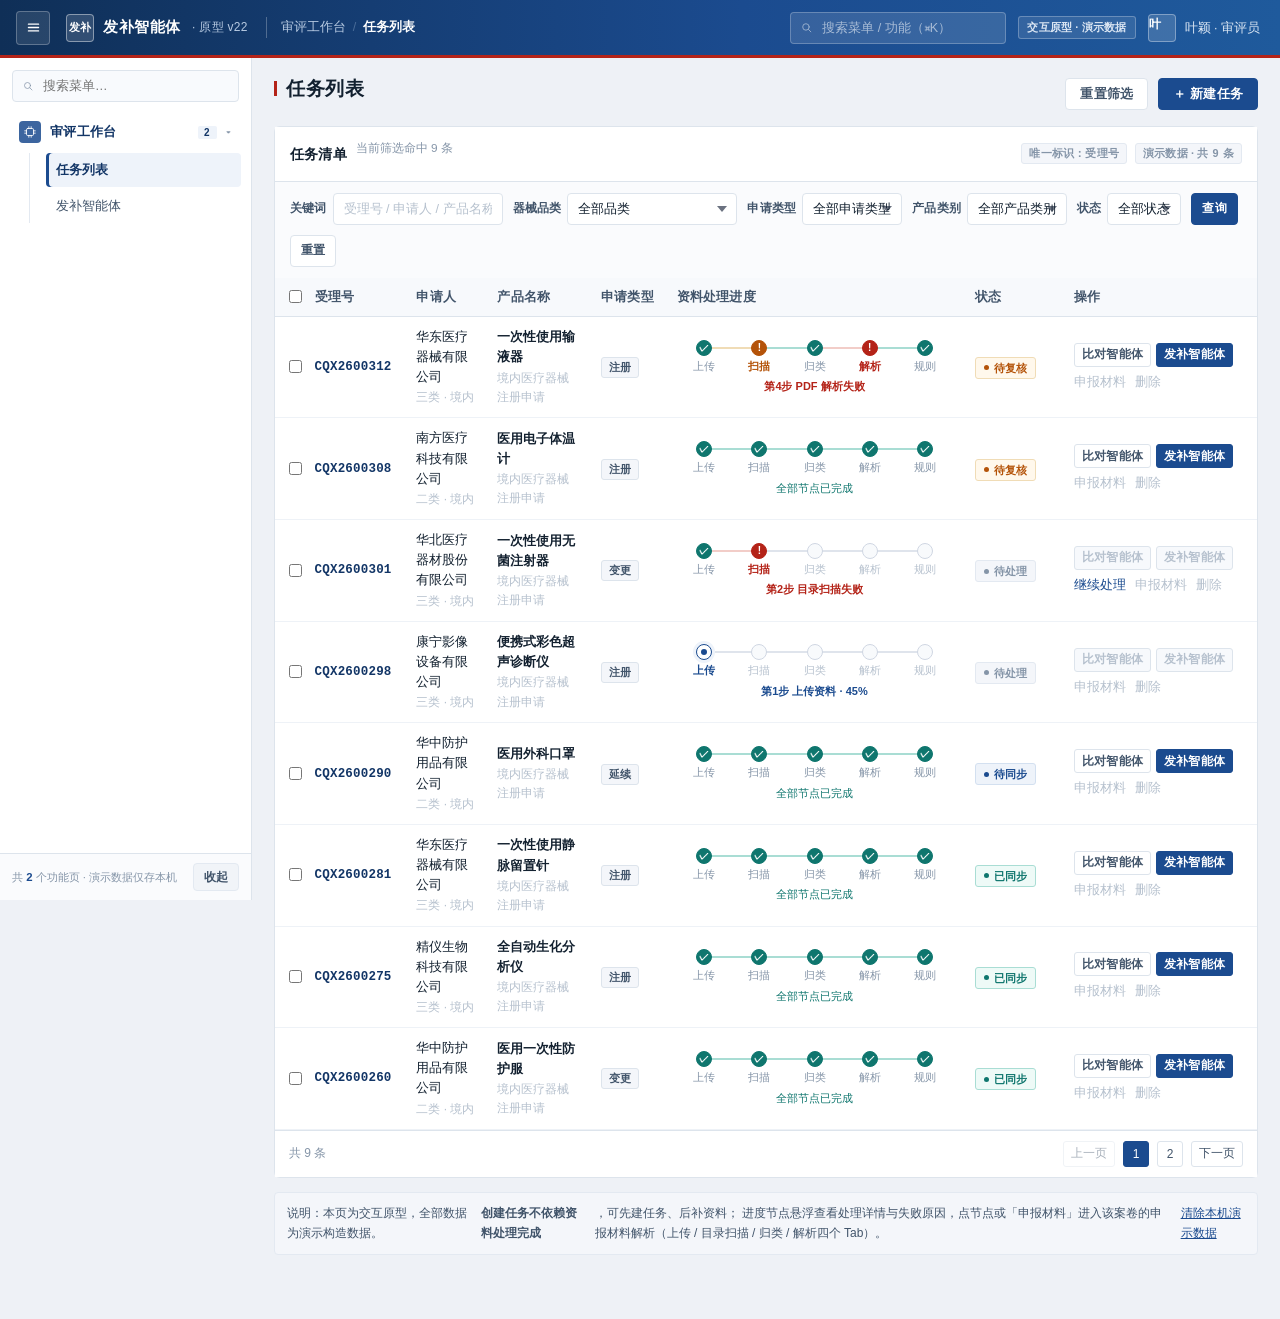
==== commit 726d44f7: "feat: 更新到 v22（弹出列自适应、留痕单行、查看更多页内弹层、结果/依据平铺、下线知识底座菜单）" ====
--- a/01-任务列表.html
+++ b/01-任务列表.html
@@ -3,7 +3,7 @@
 <head>
 <meta charset="utf-8">
 <meta name="viewport" content="width=device-width,initial-scale=1">
-<title>任务列表 · 发补智能体原型 v18</title>
+<title>任务列表 · 发补智能体原型 v22</title>
 <link rel="stylesheet" href="./assets/style.css">
 </head>
 <body>
@@ -48,7 +48,6 @@
       <div class="batchbar" id="batchBar">
         <span class="bn">已选 <b id="bnNum">0</b> 项</span>
         <span class="sp"></span>
-        <button class="btn sm" id="bnRun">批量开始处理</button>
         <button class="btn sm" id="bnDel">批量删除</button>
         <button class="btn sm gh" id="bnClear">清除选择</button>
       </div>
@@ -111,7 +110,7 @@
   function filtered() {
     var kw = S.kw.trim().toLowerCase();
     return DATA.CASES.filter(function (c) {
-      if (S.devTop && (!c.devCat || c.devCat[0] !== S.devTop)) return false;
+      if (S.devTop && !devMatch(c)) return false;
       if (S.applyType && c.applyType !== S.applyType) return false;
       if (S.prodClass && c.productClass !== S.prodClass) return false;
       if (S.status && c.status !== S.status) return false;
@@ -230,11 +229,17 @@
 
   function devName(c) {
     if (!c.devCat || !c.devCat.length) return c.cat || '—';
-    return c.devCat[2].replace(/^[\d\-]+\s+/, '');
+    var last = c.devCat[c.devCat.length - 1];
+    return String(last).replace(/^[\d\-]+\s+/, '');
   }
   function devParent(c) {
     if (!c.devCat || c.devCat.length < 2) return '';
-    return c.devCat[1].replace(/^[\d\-]+\s+/, '');
+    return String(c.devCat[1]).replace(/^[\d\-]+\s+/, '');
+  }
+  function devMatch(c) {
+    if (!c.devCat || !c.devCat.length) return false;
+    var v = String(c.devCat[0]);
+    return v === S.devTop || v.slice(0, 2) === String(S.devTop).slice(0, 2);
   }
 
   var SEL = {};
@@ -466,15 +471,6 @@
     syncBatch();
   });
   $('#bnClear').onclick = selClear;
-  $('#bnRun').onclick = function () {
-    var nos = Object.keys(SEL).filter(function (no) {
-      var c = findCase(no); return c && !DATA.flowOf(c).done;
-    });
-    if (!nos.length) { APP.toast('所选任务的处理节点都已完成，无需再处理', 'warn', 2400); return; }
-    nos.forEach(function (no) { runTask(no); });
-    APP.toast('已开始处理 ' + nos.length + ' 个任务', 'ok', 2400);
-    selClear();
-  };
   $('#bnDel').onclick = function () {
     var nos = Object.keys(SEL);
     if (!nos.length) return;
@@ -605,8 +601,8 @@
           '<select class="sel" id="nApplyType"><option value="">请选择</option>' +
             DATA.ENUM.applyType.map(function (v) { return '<option>' + esc(v) + '</option>'; }).join('') +
           '</select></div>' +
-        '<div class="fi span2"><label>器械品类 <span class="req">*</span><span class="k">四级联动 · 支持模糊搜索，需选到第四级</span></label>' +
-          '<div id="nDevCat"></div></div>' +
+        '<div class="fi span2"><label>器械品类 <span class="req">*</span><span class="k">手工填写品类名称或编码，如：14-08-02 输液器、输血器材</span></label>' +
+          '<input class="inp" id="nDevCat" placeholder="请输入器械品类" autocomplete="off"></div>' +
         '<div class="fi"><label>申请事项 <span class="req">*</span></label>' +
           '<select class="sel" id="nApplyItem"><option value="">请选择</option>' +
             DATA.ENUM.applyItem.map(function (v) { return '<option>' + esc(v) + '</option>'; }).join('') +
@@ -650,16 +646,15 @@
   }
 
   function initStep1(m) {
-    CASCADE.create($('#nDevCat', m), {
-      tree: DATA.DEVICE_CAT,
-      levels: 4,
-      placeholder: '如输入“输液器”“体温计”搜索，或逐级选择',
-      onChange: function (path) {
-        NW.devCat = path.filter(Boolean);
-        var el = $('#nDevCat', m);
-        if (el) el.classList.remove('bad');
-      }
-    });
+    /* 器械品类：手工填写（v20 起不再用四级联动） */
+    var dci = $('#nDevCat', m);
+    if (dci) {
+      dci.addEventListener('input', function () {
+        var v = dci.value.trim();
+        NW.devCat = v ? [v] : [];
+        dci.classList.remove('bad');
+      });
+    }
 
     function chipGroup(sel, key) {
       var box = $(sel, m);
@@ -707,8 +702,8 @@
     if (!accept) errs.push('请填写「受理号」');
     if (!applicant) errs.push('请填写「申请人」');
     if (!product) errs.push('请填写「产品名称」');
-    if (!NW.devCat || NW.devCat.length < 4) {
-      errs.push('请选择完整的「器械品类」（需逐级选到第四级）');
+    if (!NW.devCat || !NW.devCat.length) {
+      errs.push('请填写「器械品类」');
       var dc = $('#nDevCat', m); if (dc) dc.classList.add('bad');
     }
     if (!applyType) errs.push('请选择「申请类型」');
--- a/assets/style.css
+++ b/assets/style.css
@@ -1790,6 +1790,10 @@
 .float-ph{border:1.5px dashed #c9d6e6;border-radius:6px;background:#fafcff;min-height:140px;
   display:flex;flex-direction:column;align-items:center;justify-content:center;gap:8px;
   color:var(--t4);font-size:12px;text-align:center;padding:16px}
+/* v22：模块弹出后，原位不再留虚线占位块（它会把剩下的列挤成两行），
+   腾出来的空间由剩余列自适应吃满；浮窗右上角 ✕ 即可收回 */
+.wb > .float-ph,.rulewrap > .float-ph,.rcol > .float-ph,.cmpwrap > .float-ph,
+.wb.popped > .float-ph,.rulewrap.popped > .float-ph,.cmpwrap.popped > .float-ph{display:none}
 .float-ph .btn{background:#fff}
 .in-float{background:#fff!important}
 
@@ -2333,3 +2337,189 @@
 .fp-bd{overflow:hidden}
 .fp-bd .wbc{height:100%!important;min-height:0}
 .fp-bd .wbc-bd{overflow-y:auto}
+
+/* ==========================================================================
+   v20：操作留痕 / 弹出自适应 / ch 原文跳转 / 原文抽屉
+   ========================================================================== */
+
+/* ---------- 系统操作留痕 ---------- */
+.audit{margin-top:12px;border:1px solid var(--bd);border-radius:10px;background:#fbfcfe;overflow:hidden}
+.audit-h{display:flex;align-items:center;gap:7px;padding:8px 11px;cursor:pointer;
+  background:#f8fafd;border-bottom:1px solid var(--bd2);user-select:none}
+.audit-h:hover{background:#f3f7fd}
+.audit-h b{font-size:12.4px;font-weight:700;color:var(--text)}
+.audit-h .cnt{font-size:10.8px;color:var(--t3);background:#eaeff7;border-radius:9px;padding:0 6px;line-height:16px}
+.audit-h .hint{font-size:10.8px;color:var(--t4)}
+.audit-h .au-chev{font-size:10.8px;color:var(--t3)}
+.audit-h .ic{color:var(--t3);flex:0 0 auto}
+.audit-list{list-style:none;margin:0;padding:6px 11px 8px;max-height:none;overflow:visible}
+/* v22：留痕一行一条 —— 谁 · 时间 · 做了什么，不再分两行显示「原文 → 新文」 */
+.au-row{display:flex;align-items:center;gap:7px;padding:4px 0;border-bottom:1px dashed var(--bd2);min-width:0}
+.au-row:last-child{border-bottom:0}
+.au-av{flex:0 0 18px;width:18px;height:18px;border-radius:50%;background:var(--primary-l);
+  color:var(--primary-d);font-size:10.5px;font-weight:700;display:flex;align-items:center;justify-content:center}
+.au-bd{flex:1;min-width:0;display:flex;align-items:center;gap:7px;font-size:11.8px;white-space:nowrap}
+.au-meta{display:flex;align-items:center;gap:6px;font-size:11.8px;flex:0 0 auto;white-space:nowrap}
+.au-meta b{font-weight:700;color:var(--text)}
+.au-who{flex:0 0 auto;font-weight:700;color:var(--text)}
+.au-act{flex:0 0 auto;color:var(--primary-d);background:var(--primary-l);border-radius:4px;padding:0 5px;
+  font-size:10.8px;line-height:16px;white-space:nowrap}
+.au-tm{flex:0 0 auto;min-width:94px;font-style:normal;font-size:10.8px;color:var(--t4);
+  font-variant-numeric:tabular-nums}
+.au-dt{flex:1;min-width:0;font-size:11.8px;color:var(--t2);line-height:1.5;
+  white-space:nowrap;overflow:hidden;text-overflow:ellipsis}
+.au-row.warn .au-act{color:#b45309;background:#fffbeb}
+.audit-empty{padding:9px 11px;font-size:11.6px;color:var(--t4);line-height:1.6}
+.audit.collapsed .audit-list,.audit.collapsed .audit-empty{display:none}
+.audit.collapsed .audit-h{border-bottom:0}
+
+/* 规则结果里的留痕块稍微内收 */
+.reswrap .audit{margin:4px 0 10px}
+
+/* ---------- 一键弹出后：剩余列自动铺满 ---------- */
+.wb.two-col.popped{grid-template-columns:minmax(0,1fr)}
+.rulewrap.popped{grid-template-columns:repeat(auto-fit,minmax(320px,1fr))}
+
+/* ---------- ch 文件名称 → 原文 ---------- */
+a.chlink.tag{cursor:pointer;text-decoration:none;transition:all .16s ease}
+a.chlink.tag:hover{background:var(--primary-l);border-color:var(--primary-m);color:var(--primary-d);
+  text-decoration:underline}
+a.chlink.tag::after{content:"↗";font-size:9px;margin-left:3px;opacity:.65}
+
+/* ---------- 原文抽屉（09） ---------- */
+.docmask{position:fixed;inset:0;background:rgba(15,23,42,.34);z-index:900;animation:docFade .16s ease}
+.docdrawer{position:fixed;top:0;right:0;bottom:0;width:min(680px,92vw);background:#fff;z-index:901;
+  display:flex;flex-direction:column;box-shadow:-18px 0 48px -18px rgba(15,23,42,.4);animation:docIn .22s ease}
+@keyframes docFade{from{opacity:0}to{opacity:1}}
+@keyframes docIn{from{transform:translateX(24px);opacity:.6}to{transform:none;opacity:1}}
+.docdrawer-hd{flex:0 0 auto;display:flex;align-items:flex-start;gap:10px;padding:14px 16px;
+  border-bottom:1px solid var(--bd)}
+.docdrawer-hd .dh-t{font-size:14px;font-weight:800;color:var(--text);line-height:1.5}
+.docdrawer-hd .dh-s{font-size:11.8px;color:var(--t3);margin-top:3px;line-height:1.6}
+.docdrawer-hd .x{border:0;background:transparent;font-size:18px;line-height:1;color:var(--t3);
+  cursor:pointer;padding:2px 6px;border-radius:8px}
+.docdrawer-hd .x:hover{background:#f1f5f9;color:var(--text)}
+.docdrawer-bd{flex:1;min-height:0;overflow:auto;padding:16px 20px 28px;background:#fdfefe}
+.docpage{background:#fff;border:1px solid var(--bd);border-radius:10px;padding:16px 18px;margin-bottom:14px}
+.docpage-h{font-size:11.5px;color:var(--t4);display:flex;gap:8px;margin-bottom:8px}
+.docpage p{margin:0 0 9px;font-size:13px;line-height:1.95;color:#26303d;text-indent:2em}
+.docpage p.hit{background:#fffbe8;box-shadow:inset 3px 0 0 #f59e0b;border-radius:4px;padding:6px 8px;text-indent:0}
+.docmark{background:#fff1a8;color:#7c2d12;border-radius:3px;padding:0 2px;font-weight:600}
+.docdrawer-ft{flex:0 0 auto;display:flex;align-items:center;gap:8px;padding:10px 16px;
+  border-top:1px solid var(--bd);background:#fcfdff;font-size:11.8px;color:var(--t3)}
+
+
+/* ==========================================================================
+   v21：依据从「单条规则」抽成「整卷通用」独立模块，放在规则结果下方
+   v22：规则结果 / 依据 都不再做模块内滚动，内容直接平铺；
+        空间不够时优先保证规则结果（依据让位），整页滚动代替双滚动条
+   ========================================================================== */
+.rulewrap > .rcol{display:flex;flex-direction:column;gap:10px;min-width:0;min-height:0}
+.rcol > #ruleResultCard{flex:0 0 auto;min-height:0}
+.rcol > #ruleBasisCard{flex:0 0 auto;min-height:0;max-height:none}
+.rcol.solo > #ruleBasisCard{flex:0 0 auto;max-height:none}
+
+/* 页面级滚动：两个模块都平铺后总高可能超过一屏，改为整页滚（不再出现卡片内滚动条） */
+body.pg-flow .content{overflow-y:auto;overflow-x:hidden}
+/* 中间列（规则结果 + 依据）高于一屏时：左右两列跟着一起拉高，
+   不要出现「中间很长、两侧一截就断了」的断头感 */
+body.pg-flow .rulewrap{overflow:visible;align-items:stretch;height:auto;flex:0 0 auto;min-height:0}
+body.pg-flow .rulewrap > #ruleListCard,
+body.pg-flow .rulewrap > #rulePdfCard{contain:size layout;min-height:0}
+body.pg-flow #resultBody,body.pg-flow #basisBody,body.pg-flow #basisBody.basis-bd{overflow:visible}
+
+#basisBody.basis-bd{padding:5px 8px 4px;display:flex;flex-direction:column;min-height:0;overflow:visible}
+.basislist,.basislist.collapsed{flex:0 0 auto;min-height:0;max-height:none;overflow:visible}
+/* 展开全部时用两列，7 部法规也只占 4 行，不用滚动 */
+.basislist.grid2{display:grid;grid-template-columns:minmax(0,1fr) minmax(0,1fr);gap:0 8px;align-items:start}
+#basisBody .basisrow{display:flex;align-items:center;gap:8px;padding:5px 9px;border:0;background:transparent;
+  border-radius:8px;text-decoration:none;color:var(--text);font-size:12.4px;line-height:1.45}
+#basisBody .basisrow+.basisrow{margin-top:1px}
+#basisBody .basisrow:hover{background:var(--primary-l);color:var(--primary-d)}
+#basisBody .basisrow .btxt{flex:1;min-width:0;overflow:hidden;text-overflow:ellipsis;white-space:nowrap}
+#basisBody .basisrow .bopen{flex:0 0 auto;font-size:11px;color:var(--t4);opacity:0;transition:opacity .16s}
+#basisBody .basisrow:hover .bopen{opacity:1;color:var(--primary)}
+/* 收起态只留前 3 条（用同等特异度压过 #basisBody .basisrow 的 display:flex） */
+#basisBody .basislist.collapsed .basisrow:nth-of-type(n+4){display:none}
+@media (max-height:860px){
+  #basisBody .basisrow{padding:4px 9px;font-size:12px}
+  .basis-tg{height:22px;font-size:11px}
+  #basisBody.basis-bd{padding:4px 7px 2px}
+  .basislist.grid2{grid-template-columns:minmax(0,1fr)}
+}
+
+.basis-tg{flex:0 0 auto;display:flex;align-items:center;justify-content:center;gap:5px;width:100%;height:27px;
+  margin-top:2px;border:0;border-top:1px dashed var(--bd2);background:transparent;
+  color:var(--t3);font-size:11.6px;cursor:pointer;border-radius:0 0 8px 8px}
+.basis-tg:hover{color:var(--primary);background:#f8fafd}
+.basis-tg .chev{font-size:10px;transition:transform .18s ease}
+.basis-tg .chev.up{transform:rotate(180deg)}
+.basis-empty{padding:16px 10px;text-align:center;color:var(--t4);font-size:12px}
+
+/* ==========================================================================
+   v22：规则结果卡片压缩排版（取消内部滚动的前提：内容高度要收得住）
+        - 采纳 / 不采纳 移到卡片头部，去掉底部操作条
+        - 元信息（复核人、证据段数、规则包…）合并成一行
+        - 留痕改为一行一条
+   ========================================================================== */
+#resultBody{padding:8px 12px 10px}
+#resultBody .reswrap{min-height:0}
+.reshead{align-items:center;row-gap:3px;padding-bottom:6px;margin-bottom:8px}
+.reshead .rname{flex:1;min-width:0}
+.reshead .ract{flex:0 0 auto;display:flex;align-items:center;gap:6px;margin-left:auto}
+.reshead .ract .tag{white-space:nowrap}
+.reshead .tags{width:100%;margin-top:2px;gap:4px}
+.resblock{margin-bottom:6px}
+.resblock .lab{font-size:11.3px;padding-top:2px}
+.resblock .val{font-size:12.4px;line-height:1.66}
+.resblock .val.ai{padding:7px 9px}
+.remark{margin-top:4px;padding-top:5px}
+.remark .rl{margin-bottom:2px;font-size:11.3px}
+.remark textarea{height:38px;font-size:12.2px;line-height:1.55}
+.restip{margin-top:8px;padding-top:7px}
+.resmeta{display:flex;flex-wrap:wrap;gap:3px 14px;font-size:11.2px;line-height:1.7}
+.resmeta .rm-by{color:var(--t3)}
+.resmeta .rm-by b{color:var(--t2);font-weight:600}
+.resmeta .sp{flex:1}
+.reswrap .audit{margin:6px 0 0}
+.reswrap .audit-h{padding:4px 10px}
+.reswrap .audit-list{padding:3px 10px 4px}
+.reswrap .au-row{padding:2px 0}
+
+/* 依据：查看更多 → 页内弹层（不跳页） */
+.lawmodal-list{display:grid;gap:8px}
+.lawmodal-row{display:flex;align-items:flex-start;gap:10px;padding:10px 12px;border:1px solid var(--bd);
+  border-radius:10px;background:#fff;text-decoration:none;color:inherit;transition:all .16s var(--ease)}
+.lawmodal-row:hover{border-color:var(--primary-m);background:#f8fbff}
+.lawmodal-row .lm-n{flex:0 0 20px;height:20px;border-radius:6px;background:var(--primary-l);color:var(--primary-d);
+  font-size:11px;font-weight:700;display:flex;align-items:center;justify-content:center;margin-top:1px}
+.lawmodal-row .lm-bd{flex:1;min-width:0}
+.lawmodal-row h5{margin:0 0 3px;font-size:12.8px;font-weight:700;color:var(--text);line-height:1.5}
+.lawmodal-row .lm-meta{font-size:11.3px;color:var(--t3);display:flex;gap:12px;flex-wrap:wrap}
+.lawmodal-row .lm-meta b{color:var(--t2);font-weight:600}
+.lawmodal-row .lm-go{flex:0 0 auto;font-size:11.5px;color:var(--primary);align-self:center}
+.lawmodal-hint{font-size:11.6px;color:var(--t3);line-height:1.7;margin-bottom:10px}
+
+/* 弹出后「收回浮窗」入口 */
+.popback{display:none}
+body.has-float .popback{display:inline-flex}
+
+/* 草稿弹出后，问题清单独占整宽：改用自适应多列，避免每张卡片被拉成一条长条 */
+#wb.solo-left #outBody{display:grid;grid-template-columns:repeat(auto-fill,minmax(290px,1fr));
+  gap:9px;align-content:start}
+#wb.solo-left #outBody .outline-item{margin-bottom:0;height:100%}
+
+/* 规则页整页滚动条（macOS 叠加式滚动条太隐蔽，显式给一条） */
+body.pg-flow .content::-webkit-scrollbar{width:10px}
+body.pg-flow .content::-webkit-scrollbar-track{background:transparent}
+body.pg-flow .content::-webkit-scrollbar-thumb{background:#ccd7e6;border-radius:9px;border:2px solid #f4f7fb;background-clip:content-box}
+body.pg-flow .content::-webkit-scrollbar-thumb:hover{background:#aebdd2;background-clip:content-box}
+
+/* 规则结果被弹出后：依据独享中间列，铺满高度（列表仍是平铺、不滚动） */
+.rcol.solo{min-height:var(--rh)}
+.rcol.solo > #ruleBasisCard{flex:1 1 auto;min-height:0}
+
+/* 依据展开成两列时：法规名称允许折两行，不要被截成「《医疗器械产品技术…」 */
+#basisBody .basislist.grid2 .basisrow{align-items:flex-start;padding:5px 8px}
+#basisBody .basislist.grid2 .basisrow .btxt{white-space:normal;overflow:visible;text-overflow:clip;
+  line-height:1.4;word-break:break-word}
